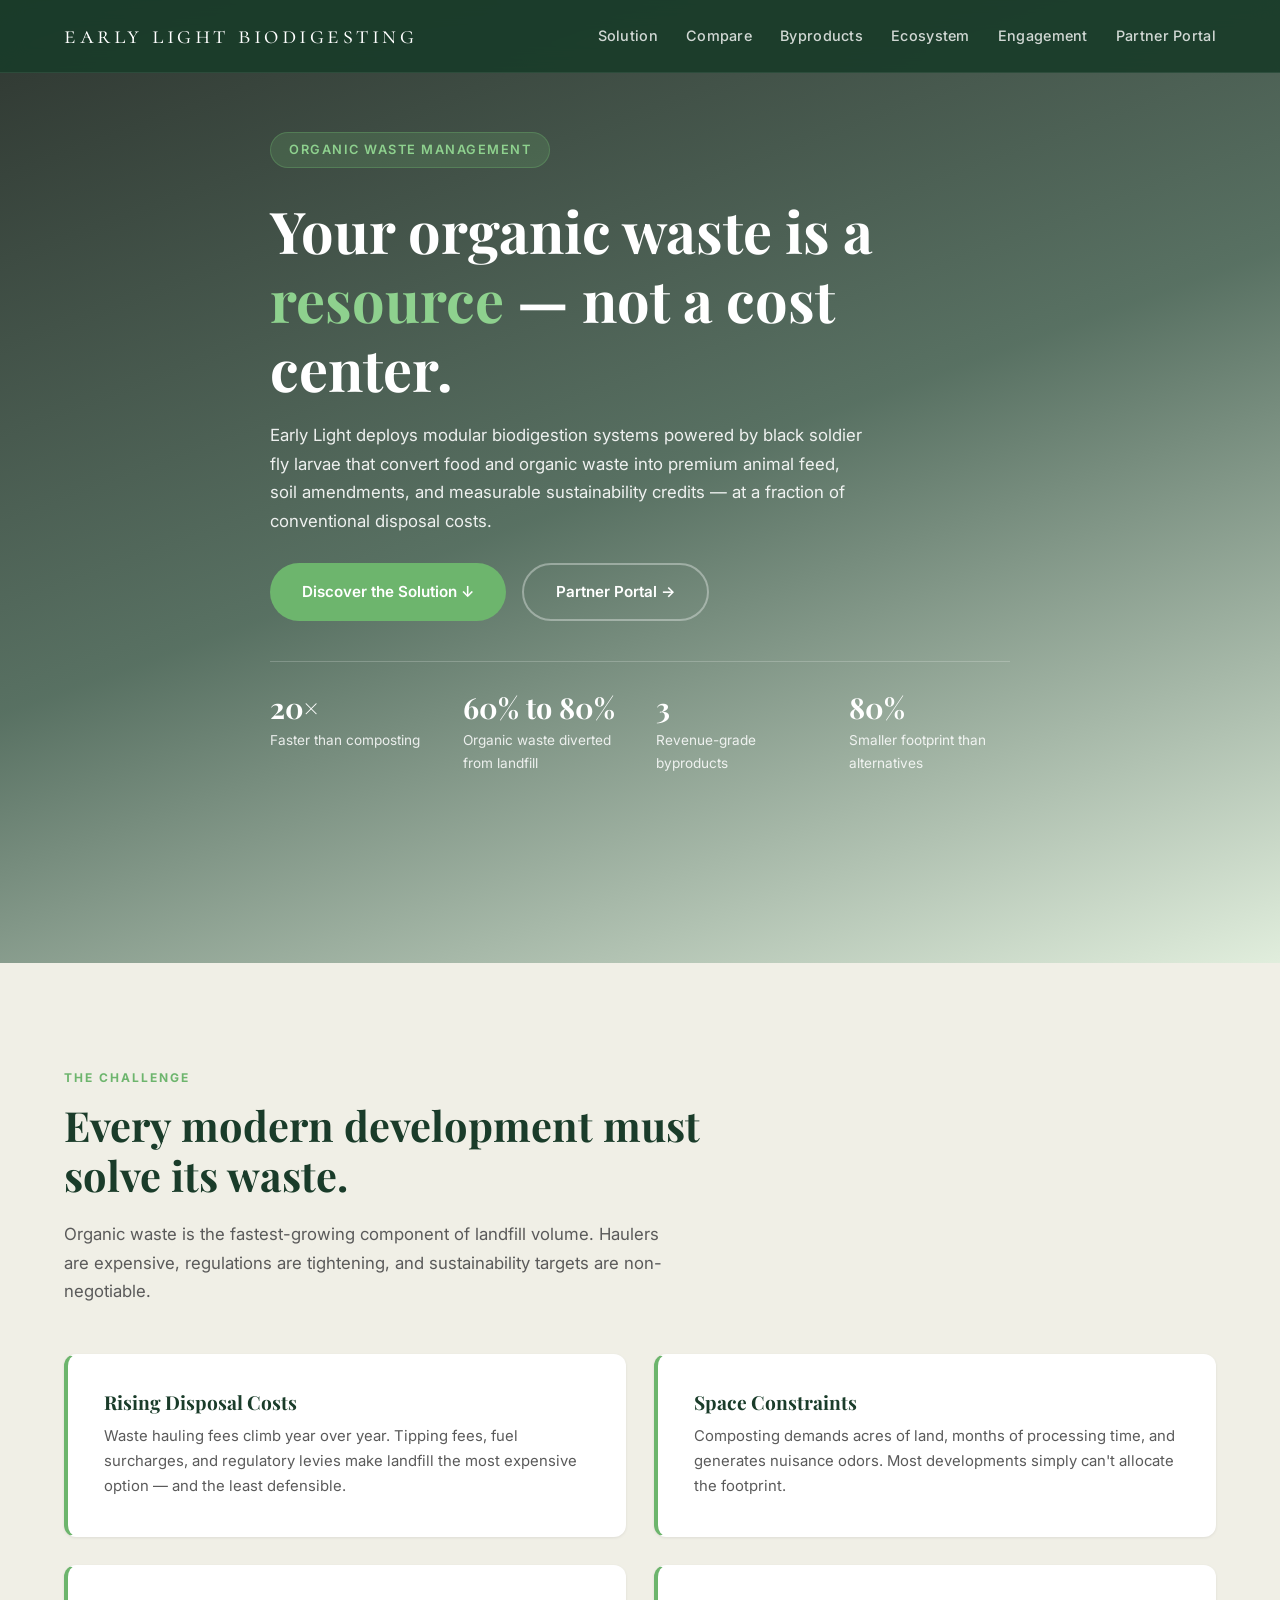
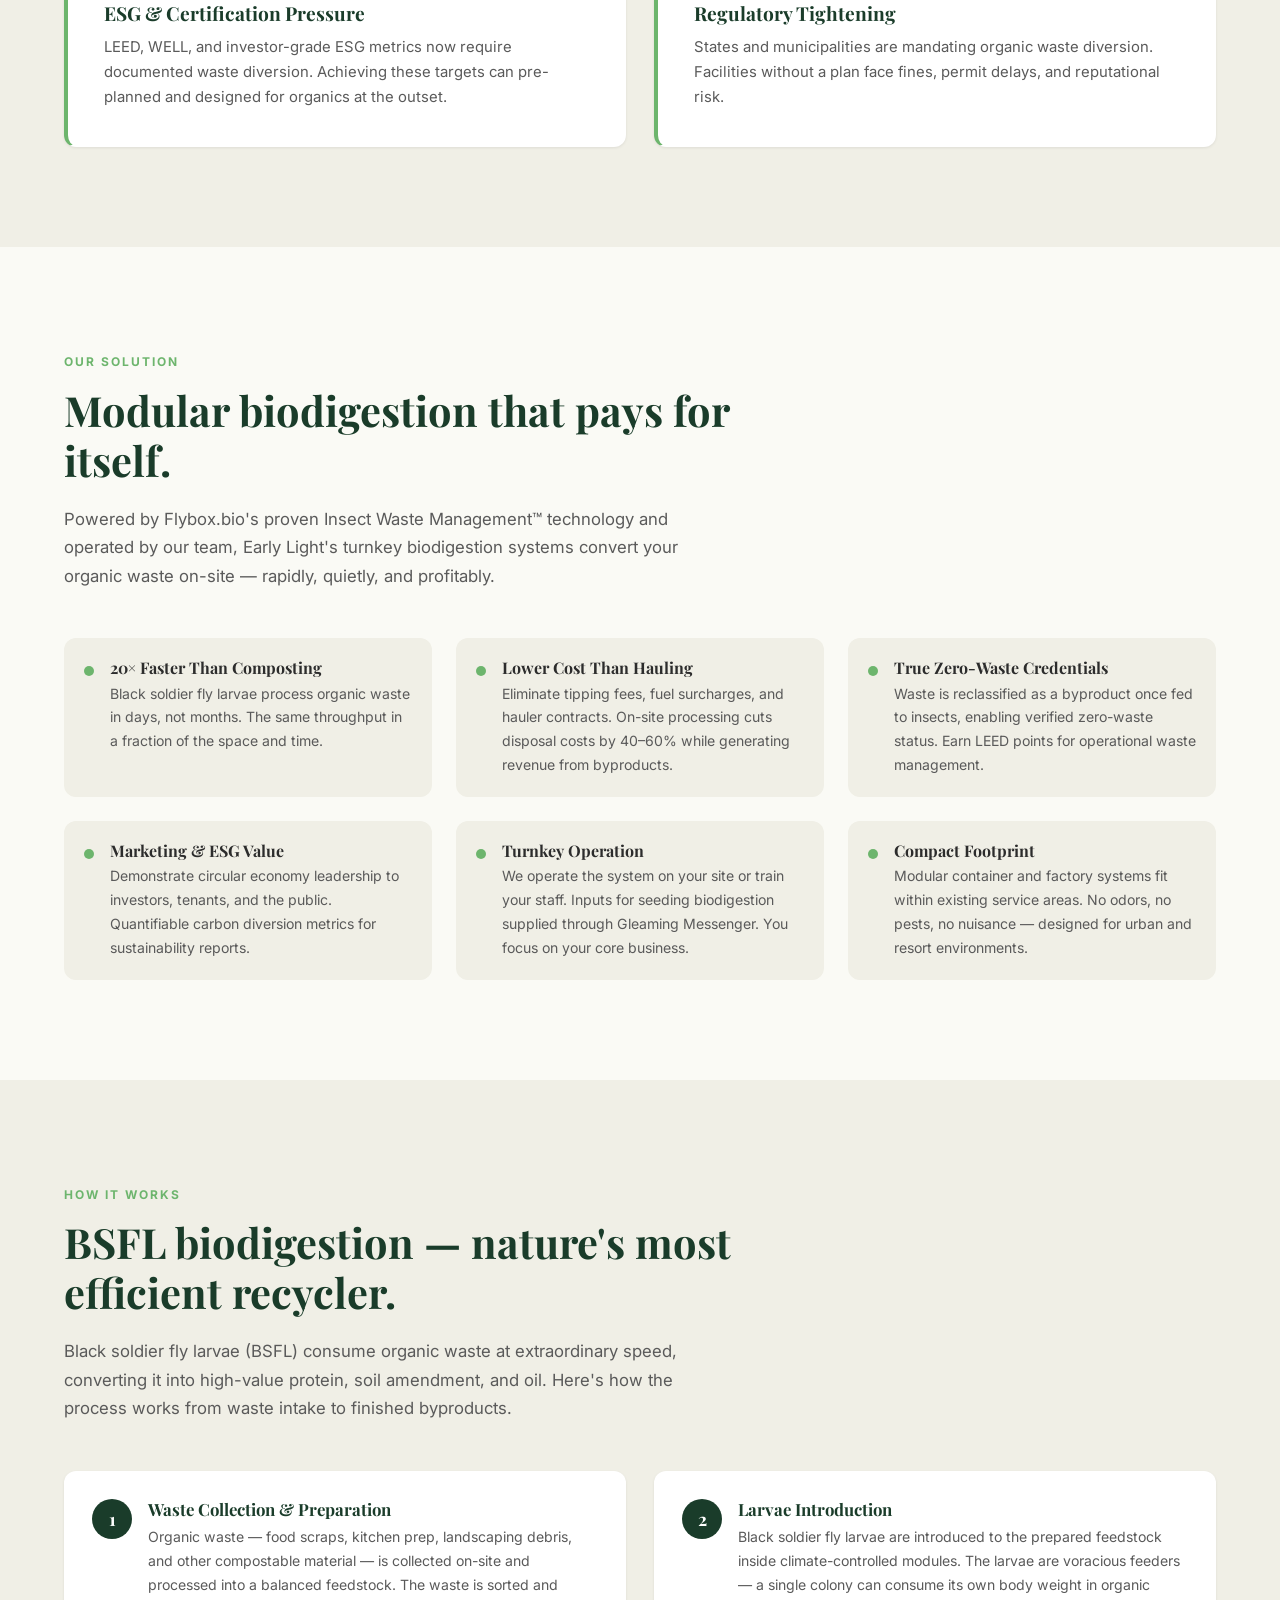
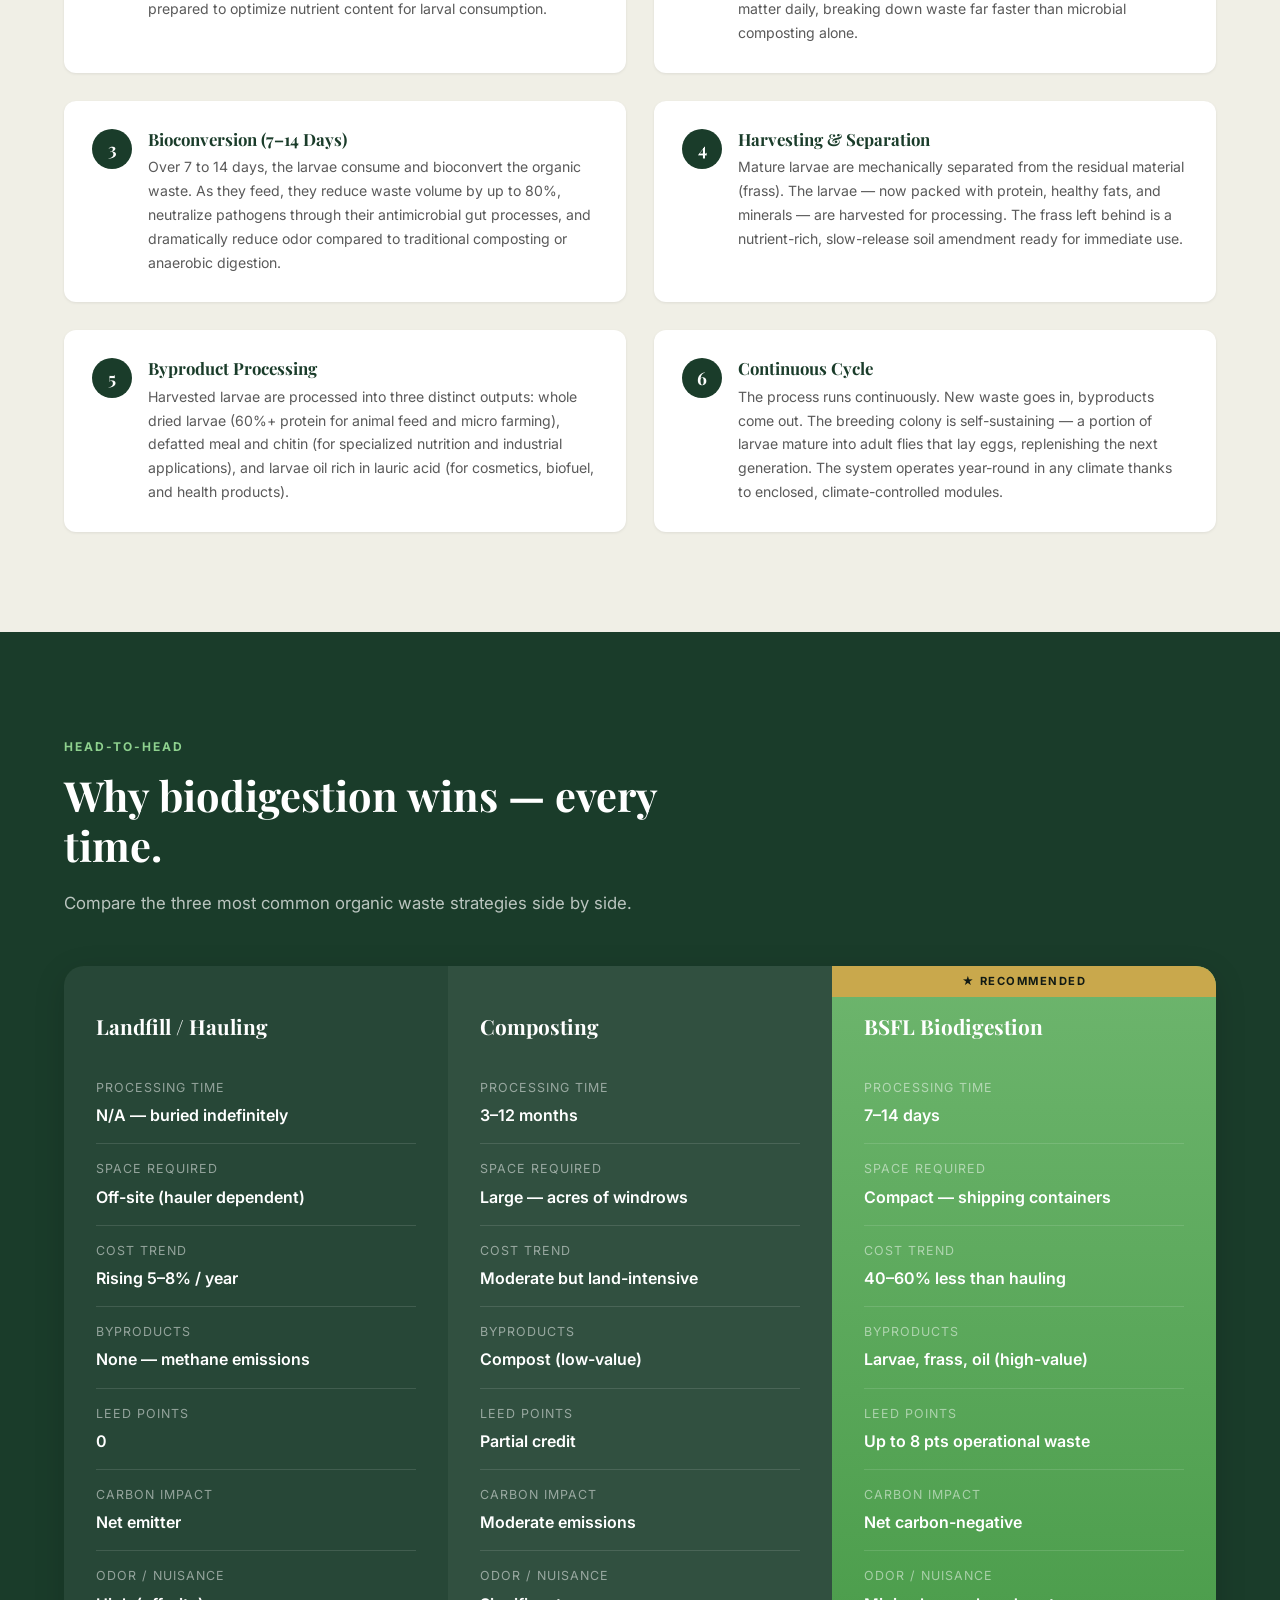
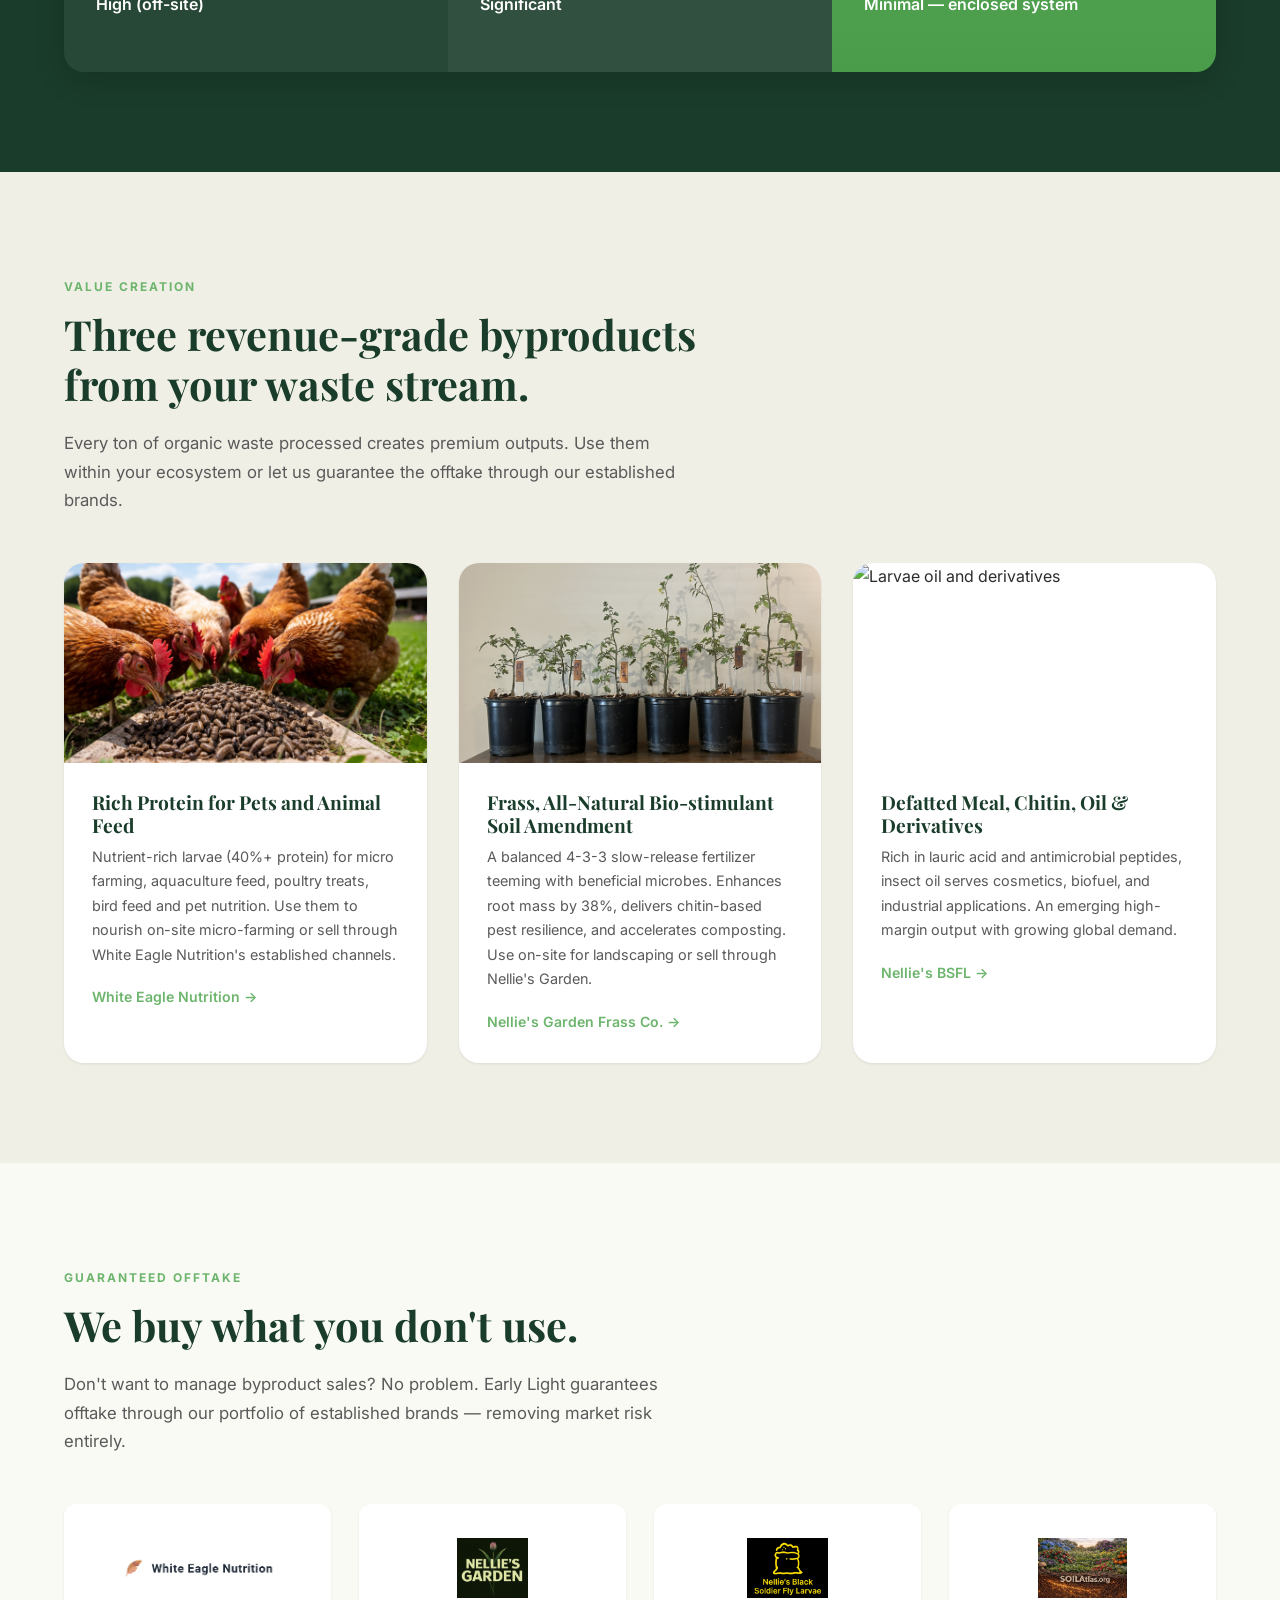
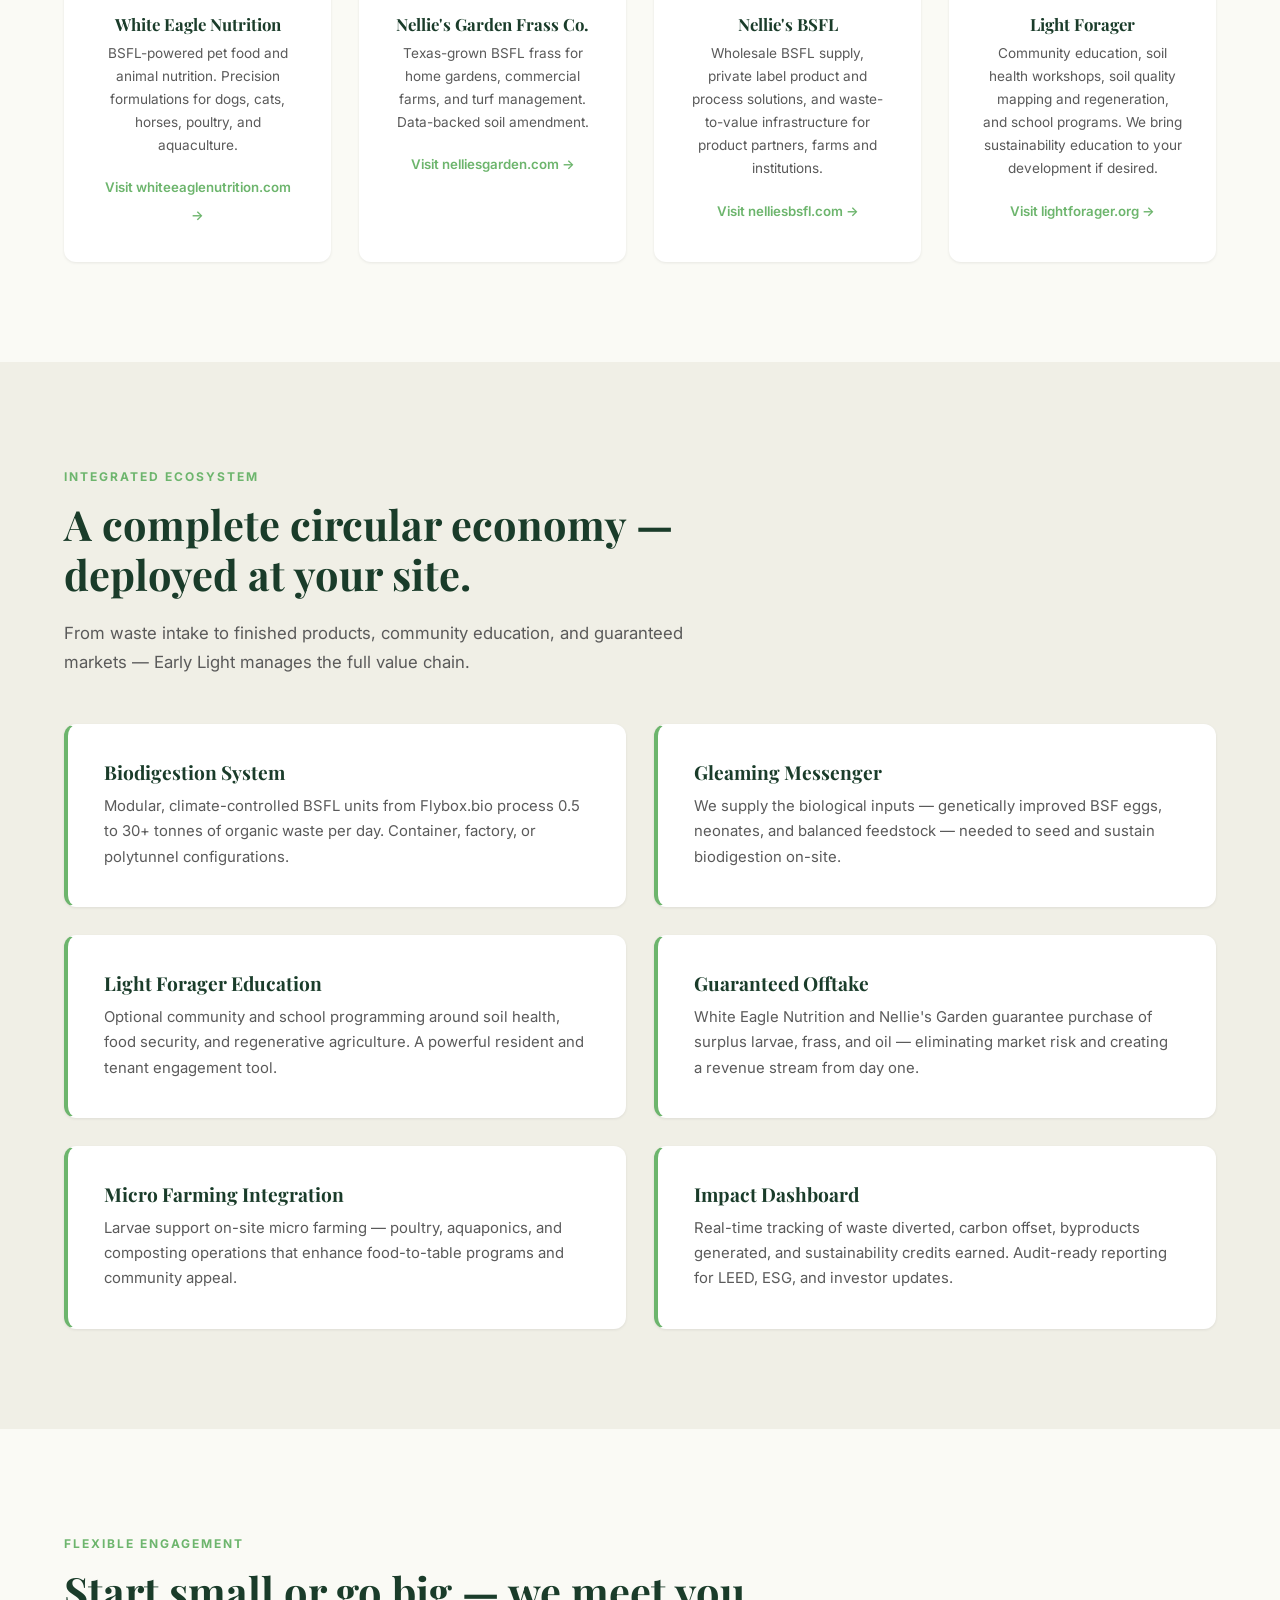
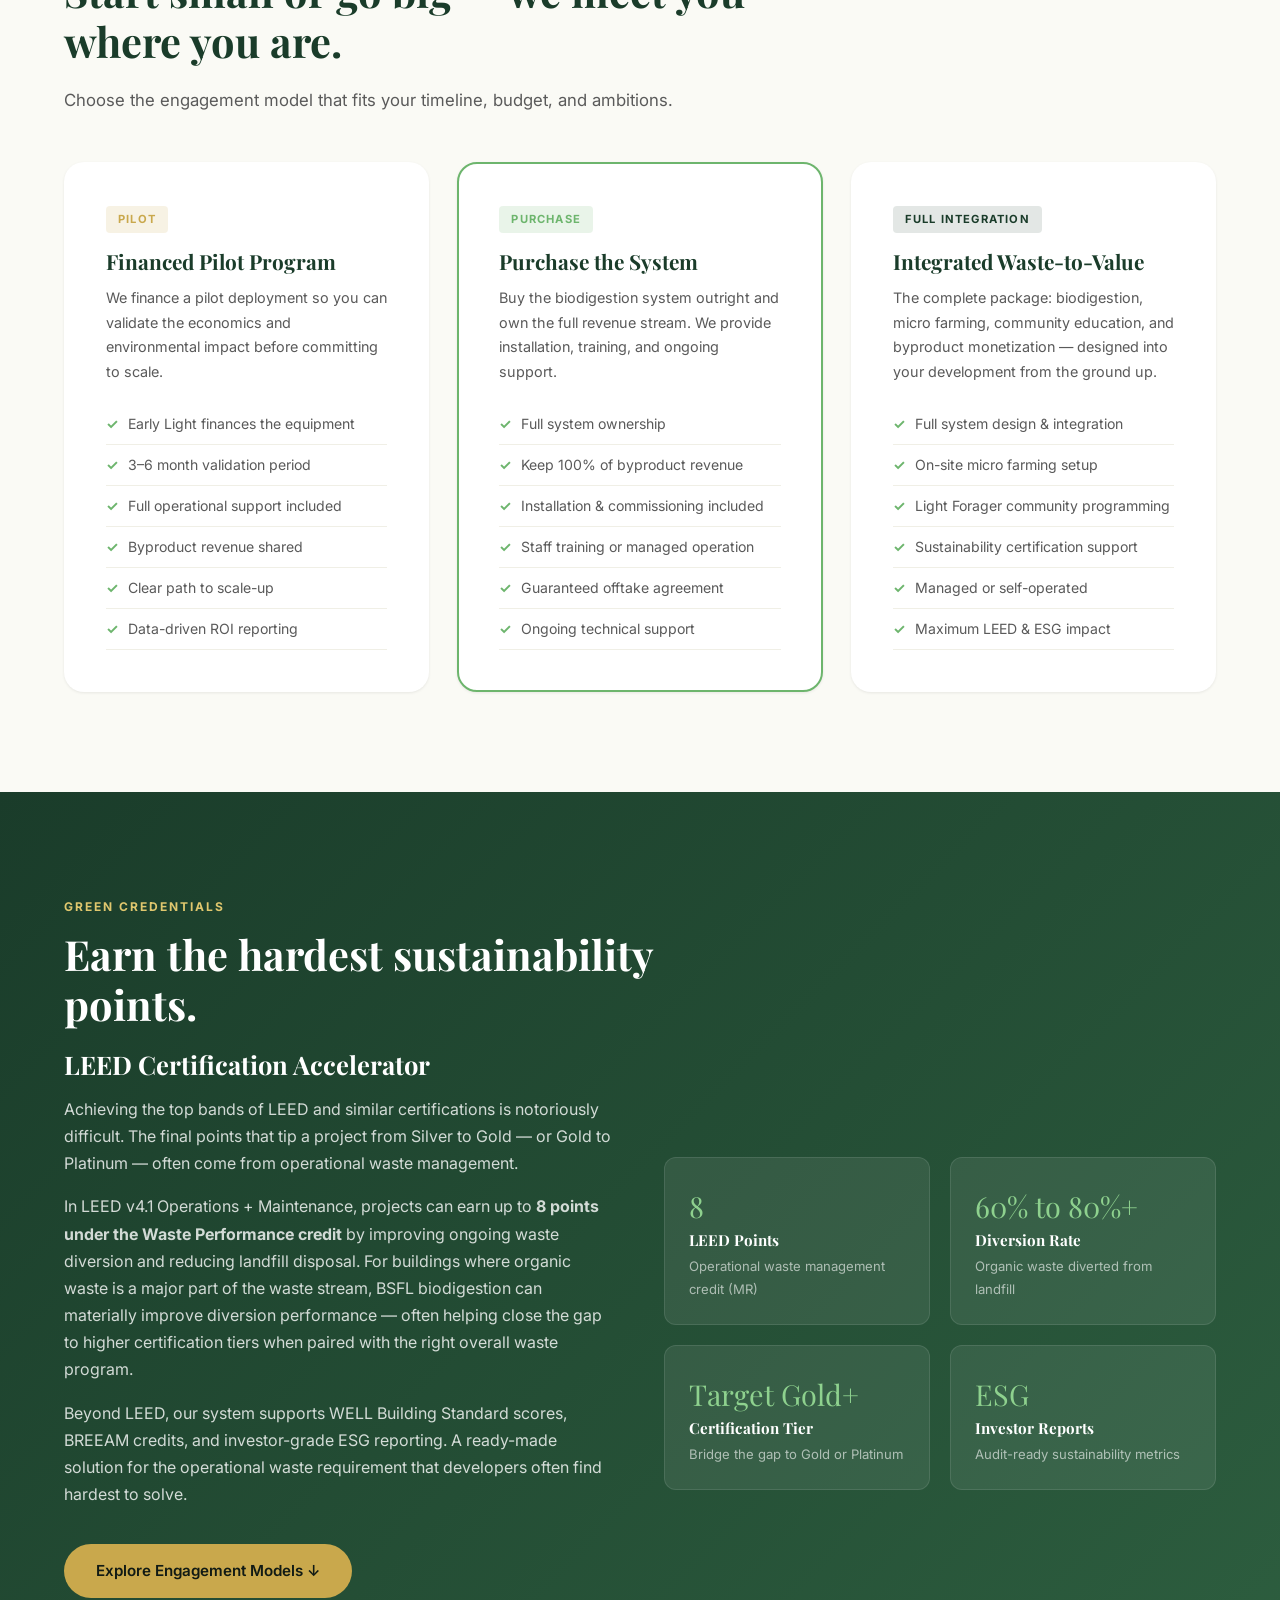
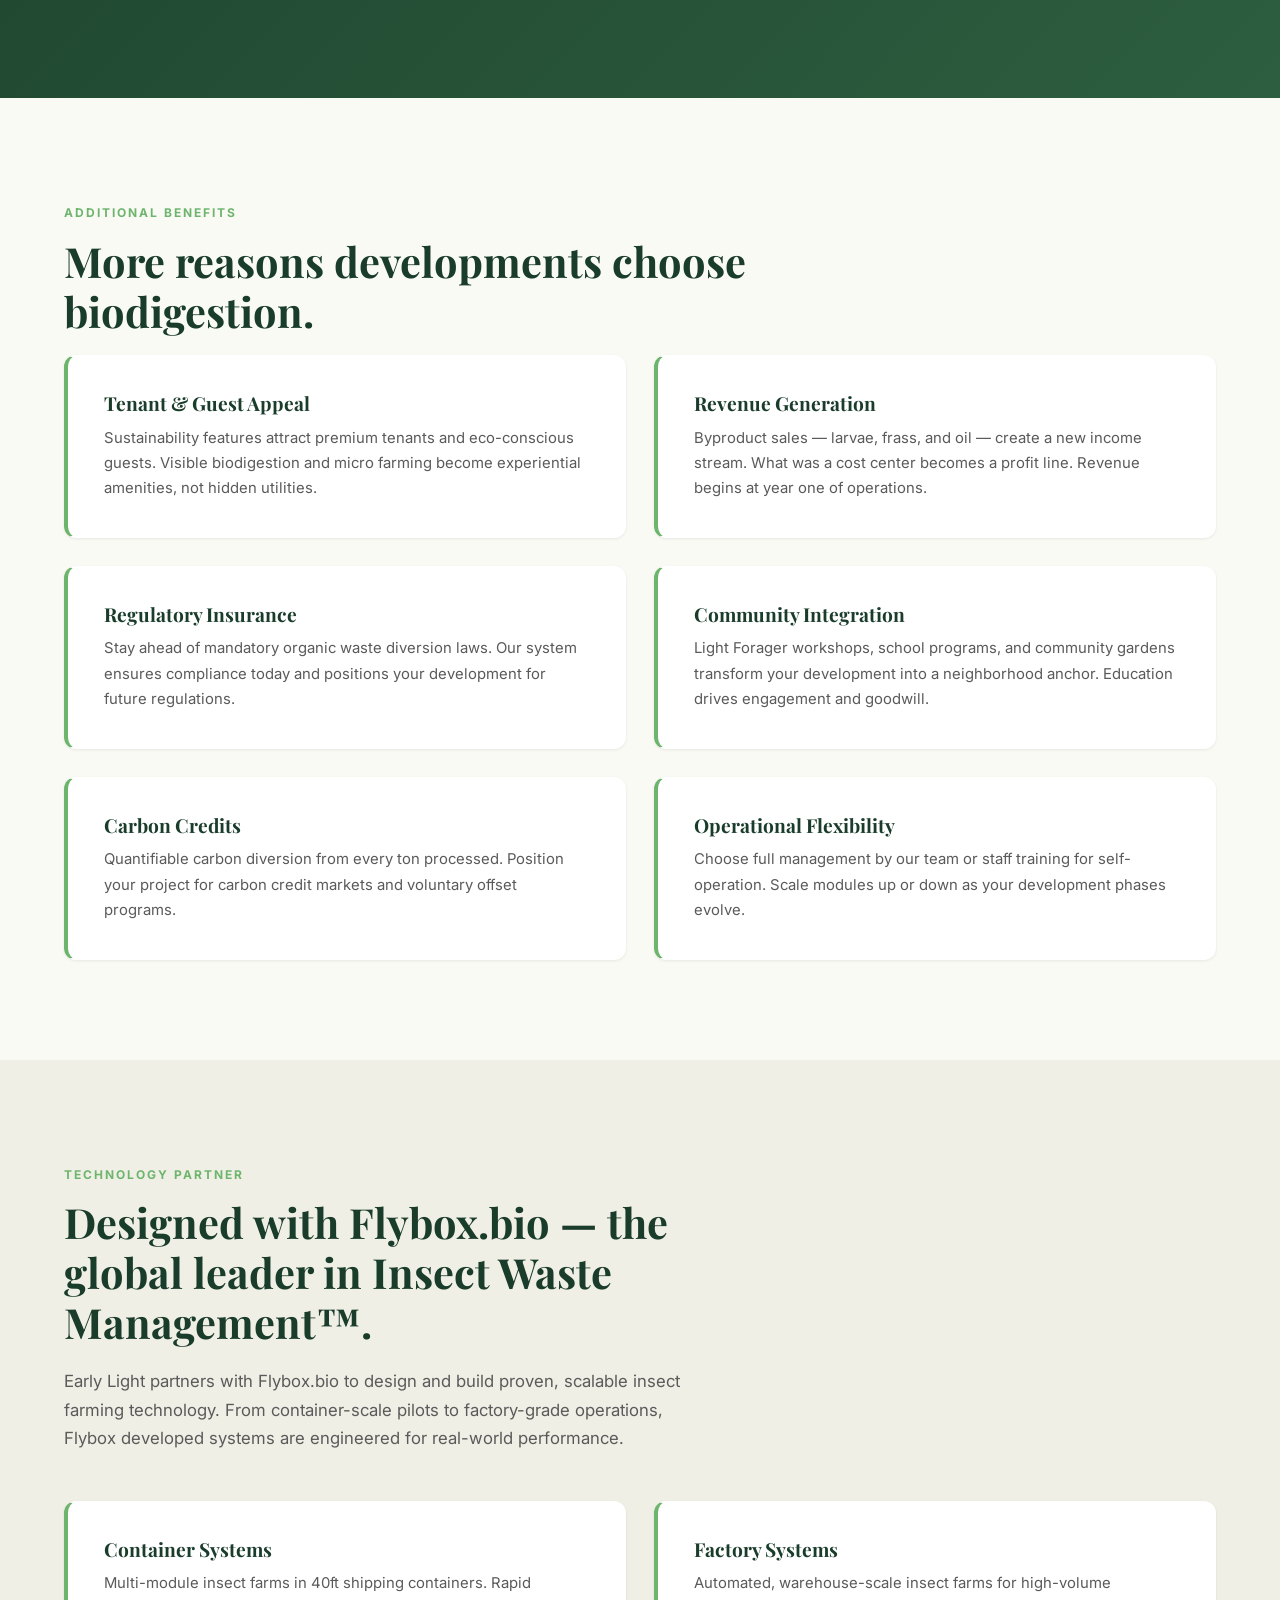
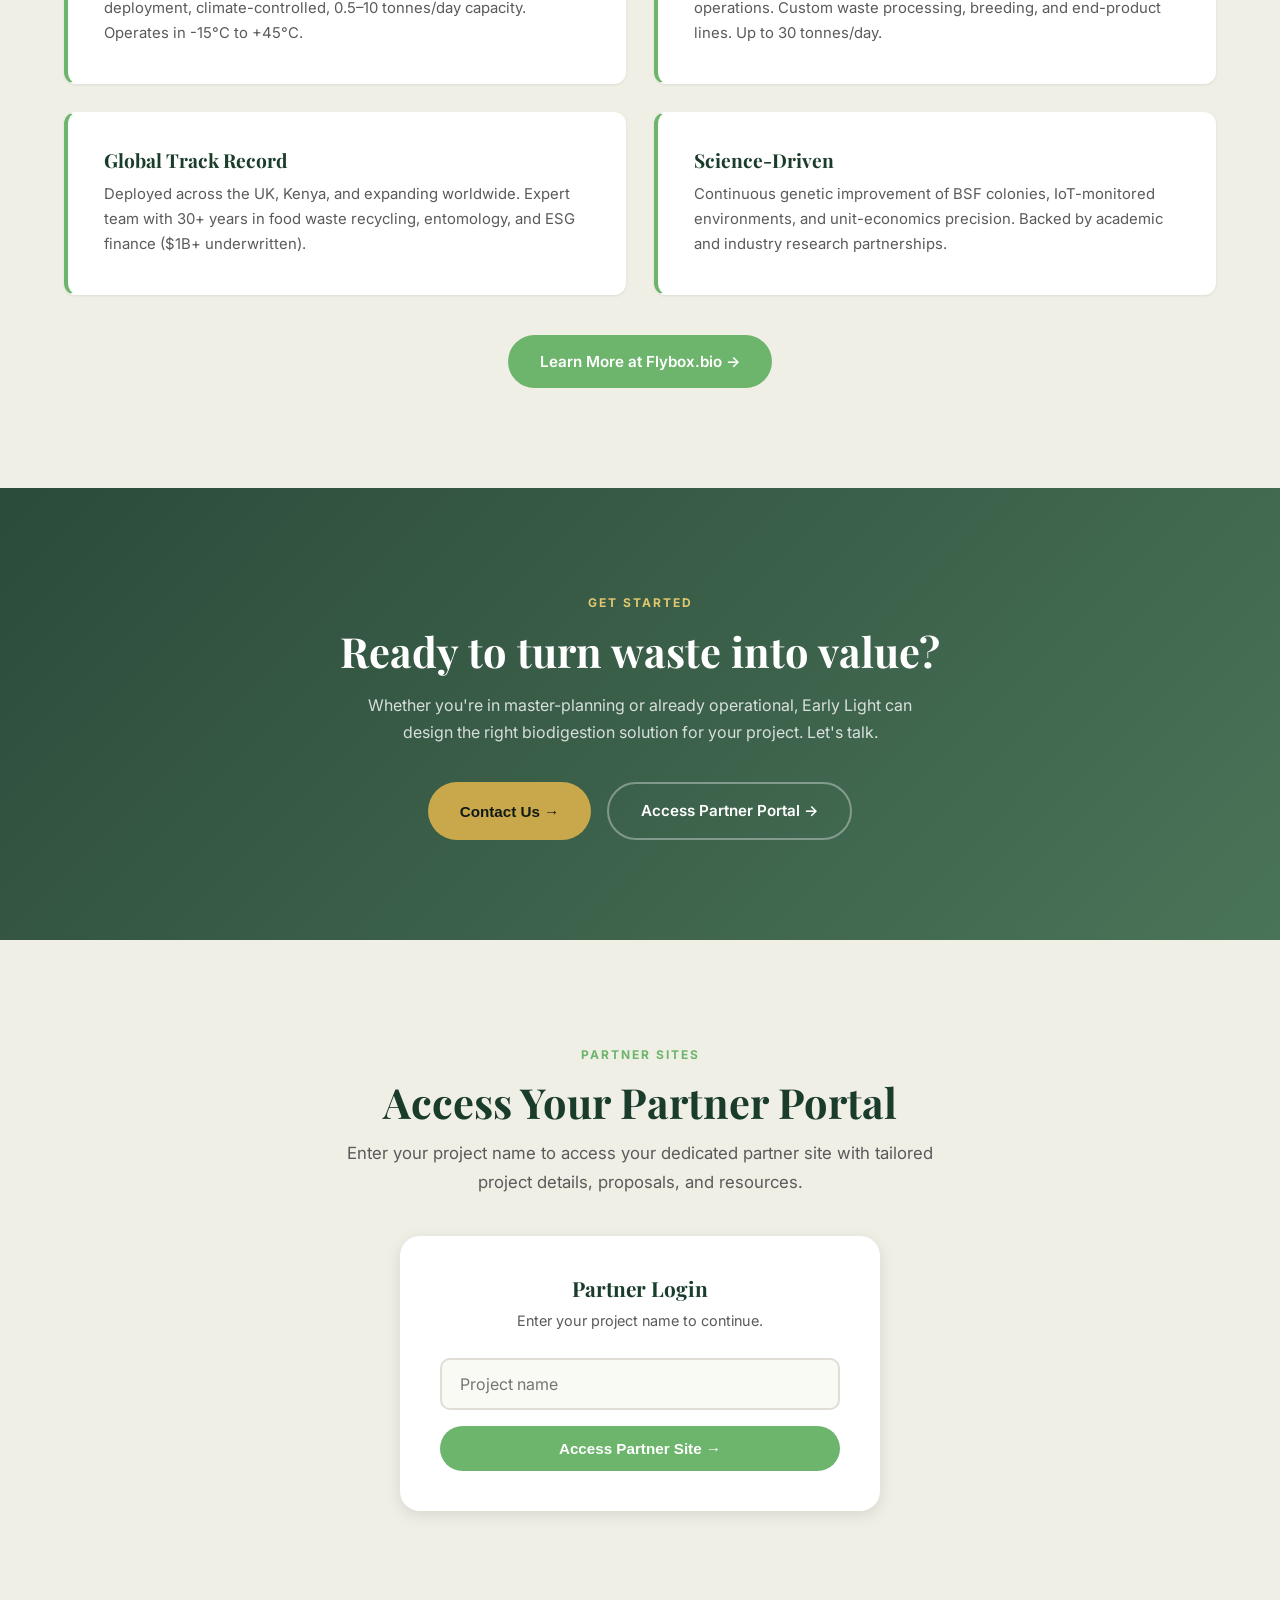
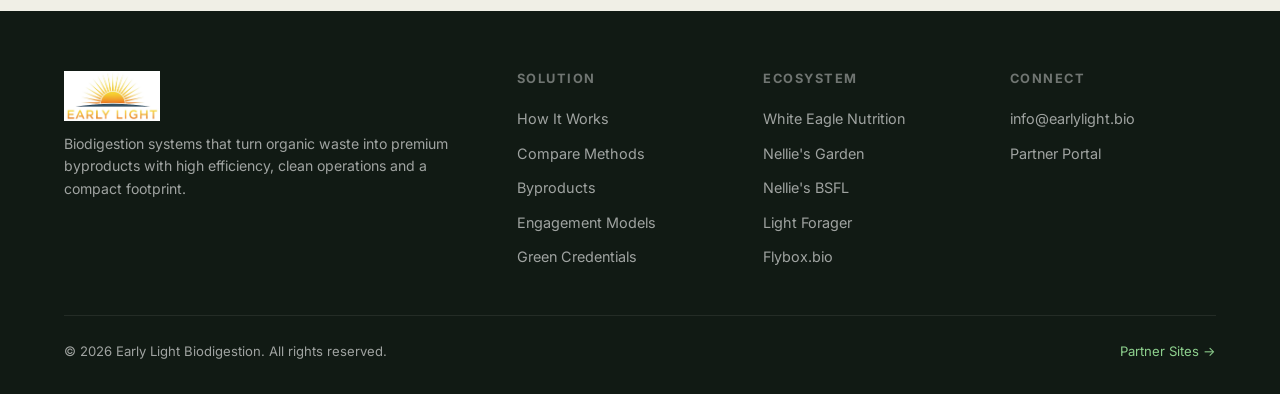
==== index.html @ 9078a822 "Remove capital raising details from partner page; add BSFL process section to home page - Partner pa" ====
<!DOCTYPE html>
<html lang="en">
<head>
  <meta charset="UTF-8">
  <meta name="viewport" content="width=device-width, initial-scale=1.0">
  <title>Early Light Biodigestion — Turn Organic Waste Into Value</title>
  <meta name="description" content="Early Light deploys modular biodigestion systems that convert organic waste into high-value byproducts — cheaper, greener, and faster than landfill or composting.">
  <link rel="preconnect" href="https://fonts.googleapis.com">
  <link href="https://fonts.googleapis.com/css2?family=Cormorant+Garamond:ital,wght@0,400;0,600;1,400&family=Inter:wght@400;500;600;700&family=Playfair+Display:wght@600;700;800&display=swap" rel="stylesheet">
  <link rel="stylesheet" href="css/style.css">
</head>
<body>

<!-- NAV -->
<nav class="site-nav">
  <div class="container">
    <a href="/" class="logo">Early Light Biodigesting</a>
    <ul class="nav-links" id="navLinks">
      <li><a href="#solution">Solution</a></li>
      <li><a href="#comparison">Compare</a></li>
      <li><a href="#byproducts">Byproducts</a></li>
      <li><a href="#ecosystem">Ecosystem</a></li>
      <li><a href="#models">Engagement</a></li>
      <li><a href="#partner-portal">Partner Portal</a></li>
    </ul>
    <button class="hamburger" id="hamburger" aria-label="Toggle navigation">
      <span></span><span></span><span></span>
    </button>
  </div>
</nav>

<!-- HERO -->
<section class="hero">
  <div class="container">
    <div class="hero-content">
      <span class="hero-badge">Organic Waste Management</span>
      <h1>Your organic waste is a <em>resource</em> — not a cost center.</h1>
      <p>Early Light deploys modular biodigestion systems powered by black soldier fly larvae that convert food and organic waste into premium animal feed, soil amendments, and measurable sustainability credits — at a fraction of conventional disposal costs.</p>
      <div class="hero-actions">
        <a href="#solution" class="btn btn-primary">Discover the Solution &darr;</a>
        <a href="#partner-portal" class="btn btn-outline">Partner Portal &rarr;</a>
      </div>
      <div class="hero-stats">
        <div class="hero-stat">
          <h3>20&times;</h3>
          <p>Faster than composting</p>
        </div>
        <div class="hero-stat">
          <h3>60% to 80%</h3>
          <p>Organic waste diverted from landfill</p>
        </div>
        <div class="hero-stat">
          <h3>3</h3>
          <p>Revenue-grade byproducts</p>
        </div>
        <div class="hero-stat">
          <h3>80%</h3>
          <p>Smaller footprint than alternatives</p>
        </div>
      </div>
    </div>
  </div>
</section>

<!-- PROBLEM -->
<section class="problem" id="problem">
  <div class="container">
    <span class="section-label">The Challenge</span>
    <h2 class="section-heading">Every modern development must solve its waste.</h2>
    <p class="section-sub">Organic waste is the fastest-growing component of landfill volume. Haulers are expensive, regulations are tightening, and sustainability targets are non-negotiable.</p>
    <div class="problem-grid">
      <div class="problem-card">
        <h3>Rising Disposal Costs</h3>
        <p>Waste hauling fees climb year over year. Tipping fees, fuel surcharges, and regulatory levies make landfill the most expensive option — and the least defensible.</p>
      </div>
      <div class="problem-card">
        <h3>Space Constraints</h3>
        <p>Composting demands acres of land, months of processing time, and generates nuisance odors. Most developments simply can't allocate the footprint.</p>
      </div>
      <div class="problem-card">
        <h3>ESG &amp; Certification Pressure</h3>
        <p>LEED, WELL, and investor-grade ESG metrics now require documented waste diversion. Achieving these targets can pre-planned and designed for organics at the outset.</p>
      </div>
      <div class="problem-card">
        <h3>Regulatory Tightening</h3>
        <p>States and municipalities are mandating organic waste diversion. Facilities without a plan face fines, permit delays, and reputational risk.</p>
      </div>
    </div>
  </div>
</section>

<!-- SOLUTION -->
<section class="solution" id="solution">
  <div class="container">
    <span class="section-label">Our Solution</span>
    <h2 class="section-heading">Modular biodigestion that pays for itself.</h2>
    <p class="section-sub">Powered by Flybox.bio's proven Insect Waste Management&trade; technology and operated by our team, Early Light's turnkey biodigestion systems convert your organic waste on-site — rapidly, quietly, and profitably.</p>
    <div class="solution-intro" style="grid-template-columns:1fr;">
      <div class="solution-features" style="display:grid; grid-template-columns: repeat(auto-fit, minmax(300px,1fr)); gap:24px;">
        <div class="solution-feature">
          <div class="icon"></div>
          <div>
            <h4>20&times; Faster Than Composting</h4>
            <p>Black soldier fly larvae process organic waste in days, not months. The same throughput in a fraction of the space and time.</p>
          </div>
        </div>
        <div class="solution-feature">
          <div class="icon"></div>
          <div>
            <h4>Lower Cost Than Hauling</h4>
            <p>Eliminate tipping fees, fuel surcharges, and hauler contracts. On-site processing cuts disposal costs by 40–60% while generating revenue from byproducts.</p>
          </div>
        </div>
        <div class="solution-feature">
          <div class="icon"></div>
          <div>
            <h4>True Zero-Waste Credentials</h4>
            <p>Waste is reclassified as a byproduct once fed to insects, enabling verified zero-waste status. Earn LEED points for operational waste management.</p>
          </div>
        </div>
        <div class="solution-feature">
          <div class="icon"></div>
          <div>
            <h4>Marketing &amp; ESG Value</h4>
            <p>Demonstrate circular economy leadership to investors, tenants, and the public. Quantifiable carbon diversion metrics for sustainability reports.</p>
          </div>
        </div>
        <div class="solution-feature">
          <div class="icon"></div>
          <div>
            <h4>Turnkey Operation</h4>
            <p>We operate the system on your site or train your staff. Inputs for seeding biodigestion supplied through Gleaming Messenger. You focus on your core business.</p>
          </div>
        </div>
        <div class="solution-feature">
          <div class="icon"></div>
          <div>
            <h4>Compact Footprint</h4>
            <p>Modular container and factory systems fit within existing service areas. No odors, no pests, no nuisance — designed for urban and resort environments.</p>
          </div>
        </div>
      </div>
    </div>
  </div>
</section>

<!-- HOW IT WORKS -->
<section style="background: var(--color-bg-alt);" id="process">
  <div class="container">
    <span class="section-label">How It Works</span>
    <h2 class="section-heading">BSFL biodigestion — nature's most efficient recycler.</h2>
    <p class="section-sub">Black soldier fly larvae (BSFL) consume organic waste at extraordinary speed, converting it into high-value protein, soil amendment, and oil. Here's how the process works from waste intake to finished byproducts.</p>
    <div class="process-steps">
      <div class="process-step">
        <div class="step-number">1</div>
        <div>
          <h4>Waste Collection &amp; Preparation</h4>
          <p>Organic waste — food scraps, kitchen prep, landscaping debris, and other compostable material — is collected on-site and processed into a balanced feedstock. The waste is sorted and prepared to optimize nutrient content for larval consumption.</p>
        </div>
      </div>
      <div class="process-step">
        <div class="step-number">2</div>
        <div>
          <h4>Larvae Introduction</h4>
          <p>Black soldier fly larvae are introduced to the prepared feedstock inside climate-controlled modules. The larvae are voracious feeders — a single colony can consume its own body weight in organic matter daily, breaking down waste far faster than microbial composting alone.</p>
        </div>
      </div>
      <div class="process-step">
        <div class="step-number">3</div>
        <div>
          <h4>Bioconversion (7–14 Days)</h4>
          <p>Over 7 to 14 days, the larvae consume and bioconvert the organic waste. As they feed, they reduce waste volume by up to 80%, neutralize pathogens through their antimicrobial gut processes, and dramatically reduce odor compared to traditional composting or anaerobic digestion.</p>
        </div>
      </div>
      <div class="process-step">
        <div class="step-number">4</div>
        <div>
          <h4>Harvesting &amp; Separation</h4>
          <p>Mature larvae are mechanically separated from the residual material (frass). The larvae — now packed with protein, healthy fats, and minerals — are harvested for processing. The frass left behind is a nutrient-rich, slow-release soil amendment ready for immediate use.</p>
        </div>
      </div>
      <div class="process-step">
        <div class="step-number">5</div>
        <div>
          <h4>Byproduct Processing</h4>
          <p>Harvested larvae are processed into three distinct outputs: whole dried larvae (60%+ protein for animal feed and micro farming), defatted meal and chitin (for specialized nutrition and industrial applications), and larvae oil rich in lauric acid (for cosmetics, biofuel, and health products).</p>
        </div>
      </div>
      <div class="process-step">
        <div class="step-number">6</div>
        <div>
          <h4>Continuous Cycle</h4>
          <p>The process runs continuously. New waste goes in, byproducts come out. The breeding colony is self-sustaining — a portion of larvae mature into adult flies that lay eggs, replenishing the next generation. The system operates year-round in any climate thanks to enclosed, climate-controlled modules.</p>
        </div>
      </div>
    </div>
  </div>
</section>

<!-- COMPARISON -->
<section class="comparison" id="comparison">
  <div class="container">
    <span class="section-label">Head-to-Head</span>
    <h2 class="section-heading">Why biodigestion wins — every time.</h2>
    <p class="section-sub">Compare the three most common organic waste strategies side by side.</p>
    <div class="comparison-table">
      <div class="comp-col landfill">
        <h3>Landfill / Hauling</h3>
        <div class="comp-item"><div class="label">Processing Time</div><div class="value">N/A — buried indefinitely</div></div>
        <div class="comp-item"><div class="label">Space Required</div><div class="value">Off-site (hauler dependent)</div></div>
        <div class="comp-item"><div class="label">Cost Trend</div><div class="value">Rising 5–8% / year</div></div>
        <div class="comp-item"><div class="label">Byproducts</div><div class="value">None — methane emissions</div></div>
        <div class="comp-item"><div class="label">LEED Points</div><div class="value">0</div></div>
        <div class="comp-item"><div class="label">Carbon Impact</div><div class="value">Net emitter</div></div>
        <div class="comp-item"><div class="label">Odor / Nuisance</div><div class="value">High (off-site)</div></div>
      </div>
      <div class="comp-col compost">
        <h3>Composting</h3>
        <div class="comp-item"><div class="label">Processing Time</div><div class="value">3–12 months</div></div>
        <div class="comp-item"><div class="label">Space Required</div><div class="value">Large — acres of windrows</div></div>
        <div class="comp-item"><div class="label">Cost Trend</div><div class="value">Moderate but land-intensive</div></div>
        <div class="comp-item"><div class="label">Byproducts</div><div class="value">Compost (low-value)</div></div>
        <div class="comp-item"><div class="label">LEED Points</div><div class="value">Partial credit</div></div>
        <div class="comp-item"><div class="label">Carbon Impact</div><div class="value">Moderate emissions</div></div>
        <div class="comp-item"><div class="label">Odor / Nuisance</div><div class="value">Significant</div></div>
      </div>
      <div class="comp-col biodigestion">
        <h3>BSFL Biodigestion</h3>
        <div class="comp-item"><div class="label">Processing Time</div><div class="value">7–14 days</div></div>
        <div class="comp-item"><div class="label">Space Required</div><div class="value">Compact — shipping containers</div></div>
        <div class="comp-item"><div class="label">Cost Trend</div><div class="value">40–60% less than hauling</div></div>
        <div class="comp-item"><div class="label">Byproducts</div><div class="value">Larvae, frass, oil (high-value)</div></div>
        <div class="comp-item"><div class="label">LEED Points</div><div class="value">Up to 8 pts operational waste</div></div>
        <div class="comp-item"><div class="label">Carbon Impact</div><div class="value">Net carbon-negative</div></div>
        <div class="comp-item"><div class="label">Odor / Nuisance</div><div class="value">Minimal — enclosed system</div></div>
      </div>
    </div>
  </div>
</section>

<!-- BYPRODUCTS -->
<section class="byproducts" id="byproducts">
  <div class="container">
    <span class="section-label">Value Creation</span>
    <h2 class="section-heading">Three revenue-grade byproducts from your waste stream.</h2>
    <p class="section-sub">Every ton of organic waste processed creates premium outputs. Use them within your ecosystem or let us guarantee the offtake through our established brands.</p>
    <div class="byproducts-grid">
      <div class="byproduct-card">
        <div class="card-img">
          <img src="chickentreates.png" alt="BSFL pet nutrition">
        </div>
        <div class="card-body">
          <h3>Rich Protein for Pets and Animal Feed</h3>
          <p>Nutrient-rich larvae (40%+ protein) for micro farming, aquaculture feed, poultry treats, bird feed and pet nutrition. Use them to nourish on-site micro-farming or sell through White Eagle Nutrition's established channels.</p>
          <a href="https://whiteeaglenutrition.com" target="_blank" class="card-link">White Eagle Nutrition &rarr;</a>
        </div>
      </div>
      <div class="byproduct-card">
        <div class="card-img">
          <img src="Frasspic.jpg" alt="Frass soil amendment">
        </div>
        <div class="card-body">
          <h3>Frass, All-Natural Bio-stimulant Soil Amendment</h3>
          <p>A balanced 4-3-3 slow-release fertilizer teeming with beneficial microbes. Enhances root mass by 38%, delivers chitin-based pest resilience, and accelerates composting. Use on-site for landscaping or sell through Nellie's Garden.</p>
          <a href="https://nelliesgarden.com" target="_blank" class="card-link">Nellie's Garden Frass Co. &rarr;</a>
        </div>
      </div>
      <div class="byproduct-card">
        <div class="card-img">
          <img src="https://images.unsplash.com/photo-1416879595882-3373a0480b5b?w=600&q=80" alt="Larvae oil and derivatives">
        </div>
        <div class="card-body">
          <h3>Defatted Meal, Chitin, Oil &amp; Derivatives</h3>
          <p>Rich in lauric acid and antimicrobial peptides, insect oil serves cosmetics, biofuel, and industrial applications. An emerging high-margin output with growing global demand.</p>
          <a href="https://nelliesbsfl.com" target="_blank" class="card-link">Nellie's BSFL &rarr;</a>
        </div>
      </div>
    </div>
  </div>
</section>

<!-- OFFTAKE GUARANTEE -->
<section id="offtake">
  <div class="container">
    <span class="section-label">Guaranteed Offtake</span>
    <h2 class="section-heading">We buy what you don't use.</h2>
    <p class="section-sub">Don't want to manage byproduct sales? No problem. Early Light guarantees offtake through our portfolio of established brands — removing market risk entirely.</p>
    <div class="brand-grid">
      <div class="brand-card">
        <div class="brand-logo">
          <img src="whiteeaglelogo.png" alt="White Eagle Nutrition Logo">
        </div>
        <h3>White Eagle Nutrition</h3>
        <p>BSFL-powered pet food and animal nutrition. Precision formulations for dogs, cats, horses, poultry, and aquaculture.</p>
        <a href="https://whiteeaglenutrition.com" target="_blank" class="visit-link">Visit whiteeaglenutrition.com &rarr;</a>
      </div>
      <div class="brand-card">
        <div class="brand-logo">
          <img src="GARDENLOGO.png" alt="Nellie's Garden Logo">
        </div>
        <h3>Nellie's Garden Frass Co.</h3>
        <p>Texas-grown BSFL frass for home gardens, commercial farms, and turf management. Data-backed soil amendment.</p>
        <a href="https://nelliesgarden.com" target="_blank" class="visit-link">Visit nelliesgarden.com &rarr;</a>
      </div>
      <div class="brand-card">
        <div class="brand-logo">
          <img src="nbsfllogo.PNG" alt="Nellie's BSFL Logo">
        </div>
        <h3>Nellie's BSFL</h3>
        <p>Wholesale BSFL supply, private label product and process solutions, and waste-to-value infrastructure for product partners, farms and institutions.</p>
        <a href="https://nelliesbsfl.com" target="_blank" class="visit-link">Visit nelliesbsfl.com &rarr;</a>
      </div>
      <div class="brand-card">
        <div class="brand-logo">
          <img src="soilatlastbanner.jpg" alt="Light Forager Logo">
        </div>
        <h3>Light Forager</h3>
        <p>Community education, soil health workshops, soil quality mapping and regeneration, and school programs. We bring sustainability education to your development if desired.</p>
        <a href="https://lightforager.org" target="_blank" class="visit-link">Visit lightforager.org &rarr;</a>
      </div>
    </div>
  </div>
</section>

<!-- ECOSYSTEM -->
<section id="ecosystem" style="background: var(--color-bg-alt);">
  <div class="container">
    <span class="section-label">Integrated Ecosystem</span>
    <h2 class="section-heading">A complete circular economy — deployed at your site.</h2>
    <p class="section-sub">From waste intake to finished products, community education, and guaranteed markets — Early Light manages the full value chain.</p>
    <div class="problem-grid">
      <div class="problem-card">
        <h3>Biodigestion System</h3>
        <p>Modular, climate-controlled BSFL units from Flybox.bio process 0.5 to 30+ tonnes of organic waste per day. Container, factory, or polytunnel configurations.</p>
      </div>
      <div class="problem-card">
        <h3>Gleaming Messenger</h3>
        <p>We supply the biological inputs — genetically improved BSF eggs, neonates, and balanced feedstock — needed to seed and sustain biodigestion on-site.</p>
      </div>
      <div class="problem-card">
        <h3>Light Forager Education</h3>
        <p>Optional community and school programming around soil health, food security, and regenerative agriculture. A powerful resident and tenant engagement tool.</p>
      </div>
      <div class="problem-card">
        <h3>Guaranteed Offtake</h3>
        <p>White Eagle Nutrition and Nellie's Garden guarantee purchase of surplus larvae, frass, and oil — eliminating market risk and creating a revenue stream from day one.</p>
      </div>
      <div class="problem-card">
        <h3>Micro Farming Integration</h3>
        <p>Larvae support on-site micro farming — poultry, aquaponics, and composting operations that enhance food-to-table programs and community appeal.</p>
      </div>
      <div class="problem-card">
        <h3>Impact Dashboard</h3>
        <p>Real-time tracking of waste diverted, carbon offset, byproducts generated, and sustainability credits earned. Audit-ready reporting for LEED, ESG, and investor updates.</p>
      </div>
    </div>
  </div>
</section>

<!-- ENGAGEMENT MODELS -->
<section id="models">
  <div class="container">
    <span class="section-label">Flexible Engagement</span>
    <h2 class="section-heading">Start small or go big — we meet you where you are.</h2>
    <p class="section-sub">Choose the engagement model that fits your timeline, budget, and ambitions.</p>
    <div class="models-grid">
      <div class="model-card">
        <span class="model-tag pilot">Pilot</span>
        <h3>Financed Pilot Program</h3>
        <p>We finance a pilot deployment so you can validate the economics and environmental impact before committing to scale.</p>
        <ul>
          <li>Early Light finances the equipment</li>
          <li>3–6 month validation period</li>
          <li>Full operational support included</li>
          <li>Byproduct revenue shared</li>
          <li>Clear path to scale-up</li>
          <li>Data-driven ROI reporting</li>
        </ul>
      </div>
      <div class="model-card featured">
        <span class="model-tag purchase">Purchase</span>
        <h3>Purchase the System</h3>
        <p>Buy the biodigestion system outright and own the full revenue stream. We provide installation, training, and ongoing support.</p>
        <ul>
          <li>Full system ownership</li>
          <li>Keep 100% of byproduct revenue</li>
          <li>Installation &amp; commissioning included</li>
          <li>Staff training or managed operation</li>
          <li>Guaranteed offtake agreement</li>
          <li>Ongoing technical support</li>
        </ul>
      </div>
      <div class="model-card">
        <span class="model-tag integrated">Full Integration</span>
        <h3>Integrated Waste-to-Value</h3>
        <p>The complete package: biodigestion, micro farming, community education, and byproduct monetization — designed into your development from the ground up.</p>
        <ul>
          <li>Full system design &amp; integration</li>
          <li>On-site micro farming setup</li>
          <li>Light Forager community programming</li>
          <li>Sustainability certification support</li>
          <li>Managed or self-operated</li>
          <li>Maximum LEED &amp; ESG impact</li>
        </ul>
      </div>
    </div>
  </div>
</section>

<!-- LEED SECTION -->
<section class="leed" id="leed">
  <div class="container">
    <span class="section-label">Green Credentials</span>
    <h2 class="section-heading">Earn the hardest sustainability points.</h2>
    <div class="leed-content">
      <div class="leed-text">
        <h3>LEED Certification Accelerator</h3>
        <p>Achieving the top bands of LEED and similar certifications is notoriously difficult. The final points that tip a project from Silver to Gold — or Gold to Platinum — often come from operational waste management.</p>
        <p>In LEED v4.1 Operations + Maintenance, projects can earn up to <strong>8 points under the Waste Performance credit</strong> by improving ongoing waste diversion and reducing landfill disposal. For buildings where organic waste is a major part of the waste stream, BSFL biodigestion can materially improve diversion performance — often helping close the gap to higher certification tiers when paired with the right overall waste program.</p>
        <p>Beyond LEED, our system supports WELL Building Standard scores, BREEAM credits, and investor-grade ESG reporting. A ready-made solution for the operational waste requirement that developers often find hardest to solve.</p>
        <a href="#models" class="btn btn-gold" style="margin-top: 20px;">Explore Engagement Models &darr;</a>
      </div>
      <div class="leed-points">
        <div class="leed-point">
          <div class="pts">8</div>
          <h4>LEED Points</h4>
          <p>Operational waste management credit (MR)</p>
        </div>
        <div class="leed-point">
          <div class="pts">60% to 80%+</div>
          <h4>Diversion Rate</h4>
          <p>Organic waste diverted from landfill</p>
        </div>
        <div class="leed-point">
          <div class="pts">Target Gold+</div>
          <h4>Certification Tier</h4>
          <p>Bridge the gap to Gold or Platinum</p>
        </div>
        <div class="leed-point">
          <div class="pts">ESG</div>
          <h4>Investor Reports</h4>
          <p>Audit-ready sustainability metrics</p>
        </div>
      </div>
    </div>
  </div>
</section>

<!-- ADDITIONAL BENEFITS -->
<section id="benefits">
  <div class="container">
    <span class="section-label">Additional Benefits</span>
    <h2 class="section-heading">More reasons developments choose biodigestion.</h2>
    <div class="problem-grid">
      <div class="problem-card">
        <h3>Tenant &amp; Guest Appeal</h3>
        <p>Sustainability features attract premium tenants and eco-conscious guests. Visible biodigestion and micro farming become experiential amenities, not hidden utilities.</p>
      </div>
      <div class="problem-card">
        <h3>Revenue Generation</h3>
        <p>Byproduct sales — larvae, frass, and oil — create a new income stream. What was a cost center becomes a profit line. Revenue begins at year one of operations.</p>
      </div>
      <div class="problem-card">
        <h3>Regulatory Insurance</h3>
        <p>Stay ahead of mandatory organic waste diversion laws. Our system ensures compliance today and positions your development for future regulations.</p>
      </div>
      <div class="problem-card">
        <h3>Community Integration</h3>
        <p>Light Forager workshops, school programs, and community gardens transform your development into a neighborhood anchor. Education drives engagement and goodwill.</p>
      </div>
      <div class="problem-card">
        <h3>Carbon Credits</h3>
        <p>Quantifiable carbon diversion from every ton processed. Position your project for carbon credit markets and voluntary offset programs.</p>
      </div>
      <div class="problem-card">
        <h3>Operational Flexibility</h3>
        <p>Choose full management by our team or staff training for self-operation. Scale modules up or down as your development phases evolve.</p>
      </div>
    </div>
  </div>
</section>

<!-- FLYBOX TECHNOLOGY -->
<section style="background: var(--color-bg-alt);" id="technology">
  <div class="container">
    <span class="section-label">Technology Partner</span>
    <h2 class="section-heading">Designed with Flybox.bio — the global leader in Insect Waste Management&trade;.</h2>
    <p class="section-sub">Early Light partners with Flybox.bio to design and build proven, scalable insect farming technology. From container-scale pilots to factory-grade operations, Flybox developed systems are engineered for real-world performance.</p>
    <div class="problem-grid">
      <div class="problem-card">
        <h3>Container Systems</h3>
        <p>Multi-module insect farms in 40ft shipping containers. Rapid deployment, climate-controlled, 0.5–10 tonnes/day capacity. Operates in -15°C to +45°C.</p>
      </div>
      <div class="problem-card">
        <h3>Factory Systems</h3>
        <p>Automated, warehouse-scale insect farms for high-volume operations. Custom waste processing, breeding, and end-product lines. Up to 30 tonnes/day.</p>
      </div>
      <div class="problem-card">
        <h3>Global Track Record</h3>
        <p>Deployed across the UK, Kenya, and expanding worldwide. Expert team with 30+ years in food waste recycling, entomology, and ESG finance ($1B+ underwritten).</p>
      </div>
      <div class="problem-card">
        <h3>Science-Driven</h3>
        <p>Continuous genetic improvement of BSF colonies, IoT-monitored environments, and unit-economics precision. Backed by academic and industry research partnerships.</p>
      </div>
    </div>
    <div style="text-align:center; margin-top: 40px;">
      <a href="https://flybox.bio" target="_blank" class="btn btn-primary">Learn More at Flybox.bio &rarr;</a>
    </div>
  </div>
</section>

<!-- CTA -->
<section class="cta-section">
  <div class="container">
    <span class="section-label" style="color:var(--color-gold-light);">Get Started</span>
    <h2 class="section-heading">Ready to turn waste into value?</h2>
    <p>Whether you're in master-planning or already operational, Early Light can design the right biodigestion solution for your project. Let's talk.</p>
    <div style="display:flex; gap:16px; justify-content:center; flex-wrap:wrap;">
      <button class="btn btn-gold" onclick="document.getElementById('contactModal').style.display='flex'">Contact Us &rarr;</button>
      <a href="#partner-portal" class="btn btn-outline">Access Partner Portal &rarr;</a>
    </div>
  </div>
</section>

<!-- PARTNER PORTAL -->
<section class="partner-portal" id="partner-portal">
  <div class="container">
    <span class="section-label">Partner Sites</span>
    <h2 class="section-heading" style="margin:0 auto 12px;">Access Your Partner Portal</h2>
    <p class="section-sub" style="margin: 0 auto 40px; text-align:center;">Enter your project name to access your dedicated partner site with tailored project details, proposals, and resources.</p>
    <div class="partner-form">
      <h3>Partner Login</h3>
      <p>Enter your project name to continue.</p>
      <input type="text" id="partnerName" placeholder="Project name" autocomplete="off">
      <button class="btn btn-primary" onclick="navigatePartner()">Access Partner Site &rarr;</button>
      <p id="partnerError" style="color:#c0392b; font-size:.85rem; margin-top:10px; display:none;">Project not found. Please check the name and try again.</p>
    </div>
  </div>
</section>

<!-- FOOTER -->
<footer class="site-footer">
  <div class="container">
    <div class="footer-grid">
      <div class="footer-brand">
        <a href="/" class="logo"><img src="sunlogo.PNG" alt="Early Light" class="footer-logo"></a>
        <p>Biodigestion systems that turn organic waste into premium byproducts with high efficiency, clean operations and a compact footprint.</p>
      </div>
      <div class="footer-col">
        <h4>Solution</h4>
        <a href="#solution">How It Works</a>
        <a href="#comparison">Compare Methods</a>
        <a href="#byproducts">Byproducts</a>
        <a href="#models">Engagement Models</a>
        <a href="#leed">Green Credentials</a>
      </div>
      <div class="footer-col">
        <h4>Ecosystem</h4>
        <a href="https://whiteeaglenutrition.com" target="_blank">White Eagle Nutrition</a>
        <a href="https://nelliesgarden.com" target="_blank">Nellie's Garden</a>
        <a href="https://nelliesbsfl.com" target="_blank">Nellie's BSFL</a>
        <a href="https://lightforager.org" target="_blank">Light Forager</a>
        <a href="https://flybox.bio" target="_blank">Flybox.bio</a>
      </div>
      <div class="footer-col">
        <h4>Connect</h4>
        <a href="mailto:info@earlylight.bio">info@earlylight.bio</a>
        <a href="#partner-portal">Partner Portal</a>
      </div>
    </div>
    <div class="footer-bottom">
      <span>&copy; 2026 Early Light Biodigestion. All rights reserved.</span>
      <a href="#partner-portal" style="color:var(--color-accent-light);">Partner Sites &rarr;</a>
    </div>
  </div>
</footer>

<!-- CONTACT FORM MODAL -->
<div id="contactModal" style="display:none; position:fixed; inset:0; z-index:9999; background:rgba(17,26,20,.85); align-items:center; justify-content:center; backdrop-filter:blur(6px);">
  <div style="background:#fff; border-radius:20px; padding:40px; max-width:500px; width:90%; box-shadow:0 8px 32px rgba(0,0,0,.2); position:relative;">
    <button onclick="document.getElementById('contactModal').style.display='none'" style="position:absolute;top:16px;right:20px;background:none;border:none;font-size:1.5rem;cursor:pointer;color:#999;">&times;</button>
    <h3 style="font-family:'Playfair Display',serif;font-size:1.4rem;color:#1a3c2a;margin-bottom:6px;">Get in Touch</h3>
    <p style="font-size:.9rem;color:#5a5a5a;margin-bottom:24px;">Tell us about your project and we'll be in touch shortly.</p>
    <form id="contactForm" action="https://formspree.io/f/xojpzayz" method="POST">
      <input type="text" name="name" placeholder="Your name" required style="width:100%;padding:12px 16px;border:2px solid #e0ddd4;border-radius:10px;font-size:.95rem;font-family:'Inter',sans-serif;margin-bottom:12px;background:#fafaf5;">
      <input type="email" name="email" placeholder="Email address" required style="width:100%;padding:12px 16px;border:2px solid #e0ddd4;border-radius:10px;font-size:.95rem;font-family:'Inter',sans-serif;margin-bottom:12px;background:#fafaf5;">
      <input type="text" name="company" placeholder="Company / Project name" style="width:100%;padding:12px 16px;border:2px solid #e0ddd4;border-radius:10px;font-size:.95rem;font-family:'Inter',sans-serif;margin-bottom:12px;background:#fafaf5;">
      <input type="tel" name="phone" placeholder="Phone (optional)" style="width:100%;padding:12px 16px;border:2px solid #e0ddd4;border-radius:10px;font-size:.95rem;font-family:'Inter',sans-serif;margin-bottom:12px;background:#fafaf5;">
      <textarea name="message" placeholder="Tell us about your waste management needs..." rows="4" required style="width:100%;padding:12px 16px;border:2px solid #e0ddd4;border-radius:10px;font-size:.95rem;font-family:'Inter',sans-serif;margin-bottom:16px;background:#fafaf5;resize:vertical;"></textarea>
      <button type="submit" class="btn btn-primary" style="width:100%;justify-content:center;">Send Message &rarr;</button>
    </form>
  </div>
</div>

<!-- THANK YOU POPUP -->
<div id="thankYouModal" style="display:none; position:fixed; inset:0; z-index:10000; background:rgba(17,26,20,.85); align-items:center; justify-content:center; backdrop-filter:blur(6px);">
  <div style="background:#fff; border-radius:20px; padding:48px 40px; max-width:440px; width:90%; box-shadow:0 8px 32px rgba(0,0,0,.2); text-align:center;">
    <div style="width:64px;height:64px;border-radius:50%;background:rgba(109,181,109,.15);display:flex;align-items:center;justify-content:center;margin:0 auto 20px;font-size:1.8rem;color:#6db56d;">&#10003;</div>
    <h3 style="font-family:'Playfair Display',serif;font-size:1.4rem;color:#1a3c2a;margin-bottom:8px;">Thank You!</h3>
    <p style="font-size:.95rem;color:#5a5a5a;margin-bottom:24px;">Your message has been received. We'll be in touch shortly to discuss your project.</p>
    <button class="btn btn-primary" onclick="document.getElementById('thankYouModal').style.display='none'" style="margin:0 auto;">Close &rarr;</button>
  </div>
</div>

<script>
// Contact form submission via Formspree with AJAX
document.getElementById('contactForm').addEventListener('submit', function(e) {
  e.preventDefault();
  var form = this;
  var data = new FormData(form);
  fetch(form.action, {
    method: 'POST',
    body: data,
    headers: { 'Accept': 'application/json' }
  }).then(function(response) {
    if (response.ok) {
      document.getElementById('contactModal').style.display = 'none';
      document.getElementById('thankYouModal').style.display = 'flex';
      form.reset();
    }
  });
});

// Mobile nav
const hamburger = document.getElementById('hamburger');
const navLinks = document.getElementById('navLinks');
hamburger.addEventListener('click', () => {
  hamburger.classList.toggle('active');
  navLinks.classList.toggle('open');
});
navLinks.querySelectorAll('a').forEach(link => {
  link.addEventListener('click', () => {
    hamburger.classList.remove('active');
    navLinks.classList.remove('open');
  });
});

// Partner portal navigation
function navigatePartner() {
  const name = document.getElementById('partnerName').value.trim();
  const errEl = document.getElementById('partnerError');
  if (!name) {
    errEl.textContent = 'Please enter a project name.';
    errEl.style.display = 'block';
    return;
  }
  const partners = { houstonhospitality: 'partners/houston-hospitality.html' };
  const key = name.toLowerCase().replace(/[\s_-]/g, '');
  if (partners[key]) {
    window.location.href = partners[key];
  } else {
    errEl.textContent = 'Project not found. Please check the name and try again.';
    errEl.style.display = 'block';
  }
}
document.getElementById('partnerName').addEventListener('keydown', function(e) {
  if (e.key === 'Enter') navigatePartner();
});
</script>

</body>
</html>
---- css/style.css ----
/* ========================================
   Earlylight.bio — Global Styles
   ======================================== */

:root {
  --color-primary: #1a3c2a;
  --color-primary-light: #2d5e3f;
  --color-accent: #6db56d;
  --color-accent-light: #8ed18e;
  --color-gold: #c9a84c;
  --color-gold-light: #e0c76e;
  --color-bg: #fafaf5;
  --color-bg-alt: #f0efe6;
  --color-text: #2c2c2c;
  --color-text-light: #5a5a5a;
  --color-white: #ffffff;
  --color-dark: #111a14;
  --font-heading: 'Playfair Display', Georgia, serif;
  --font-body: 'Inter', -apple-system, BlinkMacSystemFont, 'Segoe UI', sans-serif;
  --shadow-sm: 0 1px 3px rgba(0,0,0,.08);
  --shadow-md: 0 4px 16px rgba(0,0,0,.1);
  --shadow-lg: 0 8px 32px rgba(0,0,0,.14);
  --radius: 12px;
  --radius-lg: 20px;
  --max-w: 1200px;
  --transition: .3s ease;
}

*, *::before, *::after { box-sizing: border-box; margin: 0; padding: 0; }

html { scroll-behavior: smooth; font-size: 16px; }

body {
  font-family: var(--font-body);
  color: var(--color-text);
  background: var(--color-bg);
  line-height: 1.7;
  -webkit-font-smoothing: antialiased;
}

img { max-width: 100%; display: block; }
a { color: inherit; text-decoration: none; }
ul { list-style: none; }
h1,h2,h3,h4 { font-family: var(--font-heading); font-weight: 700; line-height: 1.2; }

.container { max-width: var(--max-w); margin: 0 auto; padding: 0 24px; }

/* ---- NAV ---- */
.site-nav {
  position: fixed; top: 0; left: 0; right: 0; z-index: 100;
  background: rgba(26,60,42,.92);
  backdrop-filter: blur(12px);
  border-bottom: 1px solid rgba(255,255,255,.08);
}
.site-nav .container {
  display: flex; align-items: center; justify-content: space-between;
  height: 72px;
}
.site-nav .logo {
  display: flex; align-items: center;
  font-family: 'Cormorant Garamond', Georgia, serif; color: var(--color-white);
  font-size: 1.55rem; font-weight: 400; letter-spacing: 3.5px;
  font-variant: small-caps; text-transform: lowercase;
  line-height: 1.1; white-space: nowrap;
}
.footer-logo { height: 50px; width: auto; }
.nav-links { display: flex; gap: 28px; }
.nav-links a {
  color: rgba(255,255,255,.8); font-size: .9rem; font-weight: 500;
  letter-spacing: .3px; transition: color var(--transition);
}
.nav-links a:hover { color: var(--color-accent-light); }

.hamburger {
  display: none; background: none; border: none; cursor: pointer;
  width: 32px; height: 24px; position: relative; z-index: 200;
}
.hamburger span {
  display: block; width: 100%; height: 2px; background: var(--color-white);
  border-radius: 2px; transition: all var(--transition);
  position: absolute; left: 0;
}
.hamburger span:nth-child(1) { top: 0; }
.hamburger span:nth-child(2) { top: 50%; transform: translateY(-50%); }
.hamburger span:nth-child(3) { bottom: 0; }
.hamburger.active span:nth-child(1) { top: 50%; transform: translateY(-50%) rotate(45deg); }
.hamburger.active span:nth-child(2) { opacity: 0; }
.hamburger.active span:nth-child(3) { bottom: auto; top: 50%; transform: translateY(-50%) rotate(-45deg); }

/* ---- HERO ---- */
.hero {
  position: relative;
  min-height: 100vh;
  display: flex; align-items: center;
  background:
    linear-gradient(160deg, rgba(17,26,20,.88) 0%, rgba(26,60,42,.72) 50%, rgba(109,181,109,.18) 100%),
    url('https://images.unsplash.com/photo-1518173946687-a37e46f5be84?w=1920&q=80') center/cover no-repeat;
  color: var(--color-white);
  padding-top: 72px;
}
.hero-content { max-width: 740px; padding: 60px 0; }
.hero-badge {
  display: inline-block; padding: 6px 18px; border-radius: 50px;
  background: rgba(109,181,109,.2); border: 1px solid rgba(109,181,109,.35);
  font-size: .8rem; font-weight: 600; letter-spacing: 1.5px; text-transform: uppercase;
  color: var(--color-accent-light); margin-bottom: 28px;
}
.hero h1 { font-size: clamp(2.2rem, 5vw, 3.6rem); margin-bottom: 18px; color: #fff; }
.hero h1 em { font-style: normal; color: var(--color-accent-light); }
.hero p { font-size: 1.05rem; color: rgba(255,255,255,.9); max-width: 600px; margin-bottom: 28px; }
.hero-actions { display: flex; gap: 16px; flex-wrap: wrap; }
.btn {
  display: inline-flex; align-items: center; gap: 8px;
  padding: 14px 32px; border-radius: 50px; font-weight: 600;
  font-size: .95rem; transition: all var(--transition);
  cursor: pointer; border: none;
}
.btn-primary { background: var(--color-accent); color: var(--color-white); }
.btn-primary:hover { background: var(--color-accent-light); transform: translateY(-2px); box-shadow: var(--shadow-md); }
.btn-outline {
  background: transparent; color: var(--color-white);
  border: 2px solid rgba(255,255,255,.35);
}
.btn-outline:hover { border-color: var(--color-accent-light); color: var(--color-accent-light); }
.btn-gold { background: var(--color-gold); color: var(--color-dark); }
.btn-gold:hover { background: var(--color-gold-light); transform: translateY(-2px); }

.hero-stats {
  display: grid; grid-template-columns: repeat(4, 1fr); gap: 32px;
  margin-top: 40px; padding-top: 28px;
  border-top: 1px solid rgba(255,255,255,.2);
}
.hero-stat h3 { font-size: 1.8rem; color: #fff; font-family: var(--font-heading); }
.hero-stat p { font-size: .85rem; color: rgba(255,255,255,.85); margin-top: 4px; }

/* ---- SECTIONS ---- */
section { padding: 100px 0; }
.section-label {
  display: inline-block; font-size: .75rem; font-weight: 700;
  letter-spacing: 2px; text-transform: uppercase; color: var(--color-accent);
  margin-bottom: 12px;
}
.section-heading {
  font-size: clamp(1.8rem, 3.5vw, 2.6rem); color: var(--color-primary);
  margin-bottom: 20px; max-width: 700px;
}
.section-sub {
  font-size: 1.05rem; color: var(--color-text-light); max-width: 620px;
  margin-bottom: 48px;
}

/* ---- PROBLEM SECTION ---- */
/* ---- PROCESS STEPS ---- */
.process-steps {
  display: grid; grid-template-columns: repeat(2, 1fr); gap: 28px;
}
.process-step {
  display: flex; gap: 16px; padding: 28px;
  background: var(--color-white); border-radius: var(--radius);
  box-shadow: var(--shadow-sm); transition: all var(--transition);
}
.process-step:hover { box-shadow: var(--shadow-md); transform: translateY(-3px); }
.step-number {
  width: 40px; height: 40px; border-radius: 50%; flex-shrink: 0;
  background: var(--color-primary); color: var(--color-white);
  display: flex; align-items: center; justify-content: center;
  font-family: var(--font-heading); font-size: 1.1rem; font-weight: 700;
}
.process-step h4 { font-size: 1.05rem; color: var(--color-primary); margin-bottom: 6px; }
.process-step p { font-size: .88rem; color: var(--color-text-light); }

.problem { background: var(--color-bg-alt); }
.problem-grid {
  display: grid; grid-template-columns: repeat(2, 1fr);
  gap: 28px; max-width: 100%;
}
.problem-card {
  background: var(--color-white); border-radius: var(--radius); padding: 36px;
  box-shadow: var(--shadow-sm); transition: all var(--transition);
  border: 1px solid transparent; border-left: 4px solid var(--color-accent);
}
.problem-card:hover { border-color: var(--color-accent); box-shadow: var(--shadow-md); transform: translateY(-4px); }
.problem-icon {
  width: 8px; height: 8px; border-radius: 50%;
  background: var(--color-accent); margin-bottom: 20px;
  display: none;
}
.problem-card h3 { font-size: 1.2rem; margin-bottom: 10px; color: var(--color-primary); }
.problem-card p { font-size: .93rem; color: var(--color-text-light); }

/* ---- SOLUTION SECTION ---- */
.solution-intro {
  display: grid; grid-template-columns: 1fr 1fr; gap: 64px; align-items: center;
}
.solution-image {
  border-radius: var(--radius-lg); overflow: hidden;
  box-shadow: var(--shadow-lg); position: relative;
}
.solution-image img { width: 100%; height: 480px; object-fit: cover; }
.solution-image .overlay-tag {
  position: absolute; bottom: 20px; left: 20px;
  background: rgba(26,60,42,.9); color: var(--color-white);
  padding: 10px 20px; border-radius: 8px; font-size: .85rem; font-weight: 600;
  backdrop-filter: blur(6px);
}
.solution-features { display: flex; flex-direction: column; gap: 24px; }
.solution-feature {
  display: flex; gap: 16px; padding: 20px; border-radius: var(--radius);
  background: var(--color-bg-alt); transition: all var(--transition);
}
.solution-feature:hover { background: rgba(109,181,109,.08); }
.solution-feature .icon {
  width: 10px; height: 10px; border-radius: 50%; flex-shrink: 0;
  background: var(--color-accent); margin-top: 8px;
}
.solution-feature h4 { font-size: 1rem; margin-bottom: 4px; }
.solution-feature p { font-size: .88rem; color: var(--color-text-light); }

/* ---- COMPARISON ---- */
.comparison { background: var(--color-primary); color: var(--color-white); }
.comparison .section-label { color: var(--color-accent-light); }
.comparison .section-heading { color: var(--color-white); }
.comparison .section-sub { color: rgba(255,255,255,.7); }
.comparison-table {
  display: grid; grid-template-columns: 1fr 1fr 1fr;
  gap: 0; border-radius: var(--radius-lg); overflow: hidden;
  box-shadow: var(--shadow-lg);
}
.comp-col { padding: 40px 32px; }
.comp-col.landfill { background: rgba(255,255,255,.06); }
.comp-col.compost { background: rgba(255,255,255,.1); }
.comp-col.biodigestion {
  background: linear-gradient(180deg, var(--color-accent) 0%, #4a9c4a 100%);
  position: relative;
}
.comp-col.biodigestion::before {
  content: '★ RECOMMENDED'; position: absolute; top: 0; left: 0; right: 0;
  background: var(--color-gold); color: var(--color-dark);
  text-align: center; font-size: .7rem; font-weight: 700; letter-spacing: 1.5px;
  padding: 6px 0;
}
.comp-col h3 { font-size: 1.3rem; margin-bottom: 24px; padding-top: 8px; }
.comp-item { padding: 14px 0; border-bottom: 1px solid rgba(255,255,255,.12); }
.comp-item:last-child { border-bottom: none; }
.comp-item .label { font-size: .78rem; text-transform: uppercase; letter-spacing: 1px; color: rgba(255,255,255,.5); margin-bottom: 4px; }
.comp-item .value { font-size: 1rem; font-weight: 600; }

/* ---- BYPRODUCTS ---- */
.byproducts { background: var(--color-bg-alt); }
.byproducts-grid {
  display: grid; grid-template-columns: repeat(auto-fit, minmax(300px, 1fr));
  gap: 32px;
}
.byproduct-card {
  background: var(--color-white); border-radius: var(--radius-lg); overflow: hidden;
  box-shadow: var(--shadow-sm); transition: all var(--transition);
}
.byproduct-card:hover { box-shadow: var(--shadow-lg); transform: translateY(-6px); }
.byproduct-card .card-img { height: 200px; overflow: hidden; }
.byproduct-card .card-img img { width: 100%; height: 100%; object-fit: cover; transition: transform .5s ease; }
.byproduct-card:hover .card-img img { transform: scale(1.06); }
.byproduct-card .card-body { padding: 28px; }
.byproduct-card .card-body h3 { font-size: 1.2rem; margin-bottom: 8px; color: var(--color-primary); }
.byproduct-card .card-body p { font-size: .9rem; color: var(--color-text-light); margin-bottom: 16px; }
.byproduct-card .card-link {
  font-size: .88rem; font-weight: 600; color: var(--color-accent);
  display: inline-flex; align-items: center; gap: 6px;
  transition: gap var(--transition);
}
.byproduct-card .card-link:hover { gap: 12px; }

/* ---- ECOSYSTEM / BRANDS ---- */
.brand-grid {
  display: grid; grid-template-columns: repeat(auto-fit, minmax(240px, 1fr));
  gap: 28px;
}
.brand-card {
  background: var(--color-white); border-radius: var(--radius); padding: 32px;
  text-align: center; box-shadow: var(--shadow-sm); transition: all var(--transition);
  border: 2px solid transparent;
}
.brand-card:hover { border-color: var(--color-accent); box-shadow: var(--shadow-md); transform: translateY(-4px); }
.brand-card .brand-logo {
  height: 60px; display: flex; align-items: center; justify-content: center;
  margin-bottom: 16px;
}
.brand-card .brand-logo img { max-height: 60px; max-width: 160px; object-fit: contain; }
.brand-card h3 { font-size: 1.05rem; margin-bottom: 8px; color: var(--color-primary); }
.brand-card p { font-size: .85rem; color: var(--color-text-light); margin-bottom: 16px; }
.brand-card a.visit-link {
  font-size: .83rem; font-weight: 600; color: var(--color-accent);
  transition: color var(--transition);
}
.brand-card a.visit-link:hover { color: var(--color-primary); }

/* ---- ENGAGEMENT MODELS ---- */
.models-grid {
  display: grid; grid-template-columns: repeat(auto-fit, minmax(300px, 1fr));
  gap: 28px;
}
.model-card {
  background: var(--color-white); border-radius: var(--radius-lg); padding: 40px;
  box-shadow: var(--shadow-sm); position: relative; overflow: hidden;
  transition: all var(--transition); border: 2px solid transparent;
}
.model-card.featured { border-color: var(--color-accent); }
.model-card:hover { box-shadow: var(--shadow-lg); transform: translateY(-6px); }
.model-tag {
  display: inline-block; font-size: .7rem; font-weight: 700;
  letter-spacing: 1.2px; text-transform: uppercase; padding: 4px 12px;
  border-radius: 4px; margin-bottom: 16px;
}
.model-tag.pilot { background: rgba(201,168,76,.15); color: var(--color-gold); }
.model-tag.purchase { background: rgba(109,181,109,.15); color: var(--color-accent); }
.model-tag.integrated { background: rgba(26,60,42,.12); color: var(--color-primary); }
.model-card h3 { font-size: 1.3rem; margin-bottom: 12px; color: var(--color-primary); }
.model-card p { font-size: .9rem; color: var(--color-text-light); margin-bottom: 20px; }
.model-card ul li {
  padding: 8px 0; font-size: .88rem; color: var(--color-text-light);
  border-bottom: 1px solid var(--color-bg-alt); display: flex; gap: 10px;
}
.model-card ul li::before { content: '✓'; color: var(--color-accent); font-weight: 700; }

/* ---- LEED ---- */
.leed { background: linear-gradient(135deg, #1a3c2a 0%, #2d5e3f 100%); color: var(--color-white); }
.leed .section-label { color: var(--color-gold-light); }
.leed .section-heading { color: var(--color-white); }
.leed-content { display: grid; grid-template-columns: 1fr 1fr; gap: 48px; align-items: center; }
.leed-points {
  display: grid; grid-template-columns: 1fr 1fr; gap: 20px;
}
.leed-point {
  background: rgba(255,255,255,.08); border-radius: var(--radius); padding: 24px;
  border: 1px solid rgba(255,255,255,.1);
}
.leed-point h4 { font-size: .95rem; margin-bottom: 6px; }
.leed-point .pts { font-size: 1.8rem; color: var(--color-accent-light); font-family: var(--font-heading); }
.leed-point p { font-size: .82rem; color: rgba(255,255,255,.6); margin-top: 4px; }
.leed-text p { color: rgba(255,255,255,.8); margin-bottom: 16px; }
.leed-text h3 { font-size: 1.6rem; margin-bottom: 16px; }

/* ---- CTA ---- */
.cta-section {
  background:
    linear-gradient(135deg, rgba(26,60,42,.92), rgba(45,94,63,.86)),
    url('https://images.unsplash.com/photo-1542601906990-b4d3fb778b09?w=1200&q=80') center/cover;
  color: var(--color-white); text-align: center;
}
.cta-section .section-heading { color: var(--color-white); margin: 0 auto 16px; }
.cta-section p { color: rgba(255,255,255,.8); max-width: 560px; margin: 0 auto 36px; }

/* ---- PARTNER PORTAL ---- */
.partner-portal { background: var(--color-bg-alt); text-align: center; }
.partner-form {
  max-width: 480px; margin: 0 auto; background: var(--color-white);
  border-radius: var(--radius-lg); padding: 40px; box-shadow: var(--shadow-md);
}
.partner-form h3 { font-size: 1.3rem; margin-bottom: 8px; color: var(--color-primary); }
.partner-form > p { font-size: .9rem; color: var(--color-text-light); margin-bottom: 24px; }
.partner-form input {
  width: 100%; padding: 14px 18px; border: 2px solid #e0ddd4;
  border-radius: 10px; font-size: 1rem; font-family: var(--font-body);
  transition: border-color var(--transition); margin-bottom: 16px;
  background: var(--color-bg);
}
.partner-form input:focus { outline: none; border-color: var(--color-accent); }
.partner-form .btn { width: 100%; justify-content: center; }

/* ---- FOOTER ---- */
.site-footer {
  background: var(--color-dark); color: rgba(255,255,255,.6);
  padding: 60px 0 32px;
}
.footer-grid {
  display: grid; grid-template-columns: 2fr 1fr 1fr 1fr;
  gap: 40px; margin-bottom: 40px;
}
.footer-brand p { font-size: .88rem; margin-top: 12px; line-height: 1.6; }
.footer-col h4 {
  font-family: var(--font-body); font-size: .8rem; font-weight: 700;
  letter-spacing: 1.5px; text-transform: uppercase; color: rgba(255,255,255,.4);
  margin-bottom: 16px;
}
.footer-col a {
  display: block; font-size: .9rem; padding: 5px 0;
  transition: color var(--transition);
}
.footer-col a:hover { color: var(--color-accent-light); }
.footer-bottom {
  border-top: 1px solid rgba(255,255,255,.08); padding-top: 24px;
  display: flex; justify-content: space-between; align-items: center;
  font-size: .82rem;
}

/* ---- RESPONSIVE ---- */
@media (max-width: 900px) {
  .solution-intro { grid-template-columns: 1fr; }
  .solution-image img { height: 320px; }
  .comparison-table { grid-template-columns: 1fr; }
  .leed-content { grid-template-columns: 1fr; }
  .footer-grid { grid-template-columns: 1fr 1fr; }
  .hero-stats { grid-template-columns: repeat(2, 1fr); gap: 20px; }
}
@media (max-width: 640px) {
  .nav-links {
    display: none; position: fixed; top: 0; left: 0; right: 0; bottom: 0;
    background: rgba(26,60,42,.97); flex-direction: column;
    align-items: center; justify-content: center; gap: 24px;
  }
  .nav-links.open { display: flex; }
  .nav-links a { font-size: 1.2rem; }
  .hamburger { display: block; }
  .site-nav .logo { font-size: 1.1rem; letter-spacing: 2px; }
  .site-nav .container { height: 60px; }
  .problem-grid { grid-template-columns: 1fr; }
  .process-steps { grid-template-columns: 1fr; }
  .flybox-feature-grid { grid-template-columns: 1fr; }
  .hero { min-height: auto; }
  .hero-content { padding: 36px 0 48px; }
  .hero h1 { font-size: 1.7rem; margin-bottom: 14px; }
  .hero p { font-size: .95rem; margin-bottom: 20px; }
  .hero-stats { grid-template-columns: repeat(2, 1fr); gap: 16px; margin-top: 28px; padding-top: 20px; }
  .hero-stat h3 { font-size: 1.5rem; }
  .hero-stat p { font-size: .78rem; }
  .hero-actions { flex-direction: column; }
  .footer-grid { grid-template-columns: 1fr; }
  .footer-bottom { flex-direction: column; gap: 12px; text-align: center; }
  .leed-points { grid-template-columns: 1fr; }
  .hero-badge { margin-bottom: 16px; font-size: .72rem; }
  section { padding: 60px 0; }
}

/* ---- PARTNER PAGE ---- */
.partner-hero {
  position: relative; min-height: 60vh;
  display: flex; align-items: center;
  background:
    linear-gradient(160deg, rgba(17,26,20,.9), rgba(26,60,42,.75)),
    url('https://images.unsplash.com/photo-1582407947092-50af0538483a?w=1920&q=80') center/cover no-repeat;
  color: var(--color-white); padding-top: 72px;
}
.partner-hero .hero-content { max-width: 800px; }
.partner-hero h1 { font-size: clamp(2rem, 4.5vw, 3.2rem); }

.opportunity-grid {
  display: grid; grid-template-columns: repeat(auto-fit, minmax(280px, 1fr));
  gap: 28px;
}
.opportunity-card {
  background: var(--color-white); border-radius: var(--radius); padding: 32px;
  box-shadow: var(--shadow-sm); transition: all var(--transition);
  border-left: 4px solid var(--color-accent);
}
.opportunity-card:hover { box-shadow: var(--shadow-md); }
.opportunity-card h3 { font-size: 1.15rem; color: var(--color-primary); margin-bottom: 10px; }
.opportunity-card p { font-size: .9rem; color: var(--color-text-light); }

.spec-table {
  width: 100%; border-collapse: collapse; margin: 32px 0;
  background: var(--color-white); border-radius: var(--radius); overflow: hidden;
  box-shadow: var(--shadow-sm);
}
.spec-table th, .spec-table td {
  padding: 16px 24px; text-align: left; border-bottom: 1px solid var(--color-bg-alt);
}
.spec-table th {
  background: var(--color-primary); color: var(--color-white);
  font-size: .82rem; font-weight: 700; letter-spacing: 1px; text-transform: uppercase;
}
.spec-table td { font-size: .92rem; }
.spec-table tr:last-child td { border-bottom: none; }
.spec-table tr:hover td { background: rgba(109,181,109,.04); }

.flybox-section { background: var(--color-bg-alt); }
.flybox-feature-grid {
  display: grid; grid-template-columns: repeat(3, 1fr);
  gap: 24px;
}
.flybox-feature {
  background: var(--color-white); border-radius: var(--radius); padding: 28px;
  box-shadow: var(--shadow-sm);
}
.flybox-feature h4 { font-size: 1.05rem; color: var(--color-primary); margin-bottom: 8px; }
.flybox-feature p { font-size: .88rem; color: var(--color-text-light); }

.pw-overlay {
  position: fixed; inset: 0; z-index: 9999;
  background: linear-gradient(160deg, rgba(17,26,20,.96), rgba(26,60,42,.94));
  display: flex; align-items: center; justify-content: center;
}
.pw-box {
  background: var(--color-white); border-radius: var(--radius-lg);
  padding: 48px 40px; max-width: 420px; width: 90%;
  box-shadow: var(--shadow-lg); text-align: center;
}
.pw-box h2 { font-size: 1.5rem; color: var(--color-primary); margin-bottom: 8px; }
.pw-box p { font-size: .9rem; color: var(--color-text-light); margin-bottom: 24px; }
.pw-box input {
  width: 100%; padding: 14px 18px; border: 2px solid #e0ddd4;
  border-radius: 10px; font-size: 1rem; font-family: var(--font-body);
  margin-bottom: 16px; text-align: center;
}
.pw-box input:focus { outline: none; border-color: var(--color-accent); }
.pw-box .btn { width: 100%; justify-content: center; }
.pw-error { color: #c0392b; font-size: .85rem; margin-top: 8px; display: none; }

.back-link {
  display: inline-flex; align-items: center; gap: 8px;
  font-size: .9rem; font-weight: 600; color: var(--color-accent);
  margin-bottom: 24px;
}
.back-link:hover { color: var(--color-primary); }

.timeline {
  position: relative; padding-left: 40px;
}
.timeline::before {
  content: ''; position: absolute; left: 14px; top: 0; bottom: 0;
  width: 2px; background: var(--color-accent);
}
.timeline-item {
  position: relative; margin-bottom: 32px; padding-left: 24px;
}
.timeline-item::before {
  content: ''; position: absolute; left: -33px; top: 6px;
  width: 14px; height: 14px; border-radius: 50%;
  background: var(--color-accent); border: 3px solid var(--color-bg);
}
.timeline-item h4 { font-size: 1.05rem; color: #fff; margin-bottom: 4px; }
.timeline-item p { font-size: .88rem; color: rgba(255,255,255,.85); }

/* Animations */
@keyframes fadeInUp { from { opacity: 0; transform: translateY(24px); } to { opacity: 1; transform: translateY(0); } }
.fade-in-up { animation: fadeInUp .6s ease forwards; }
.stagger-1 { animation-delay: .1s; }
.stagger-2 { animation-delay: .2s; }
.stagger-3 { animation-delay: .3s; }
.stagger-4 { animation-delay: .4s; }
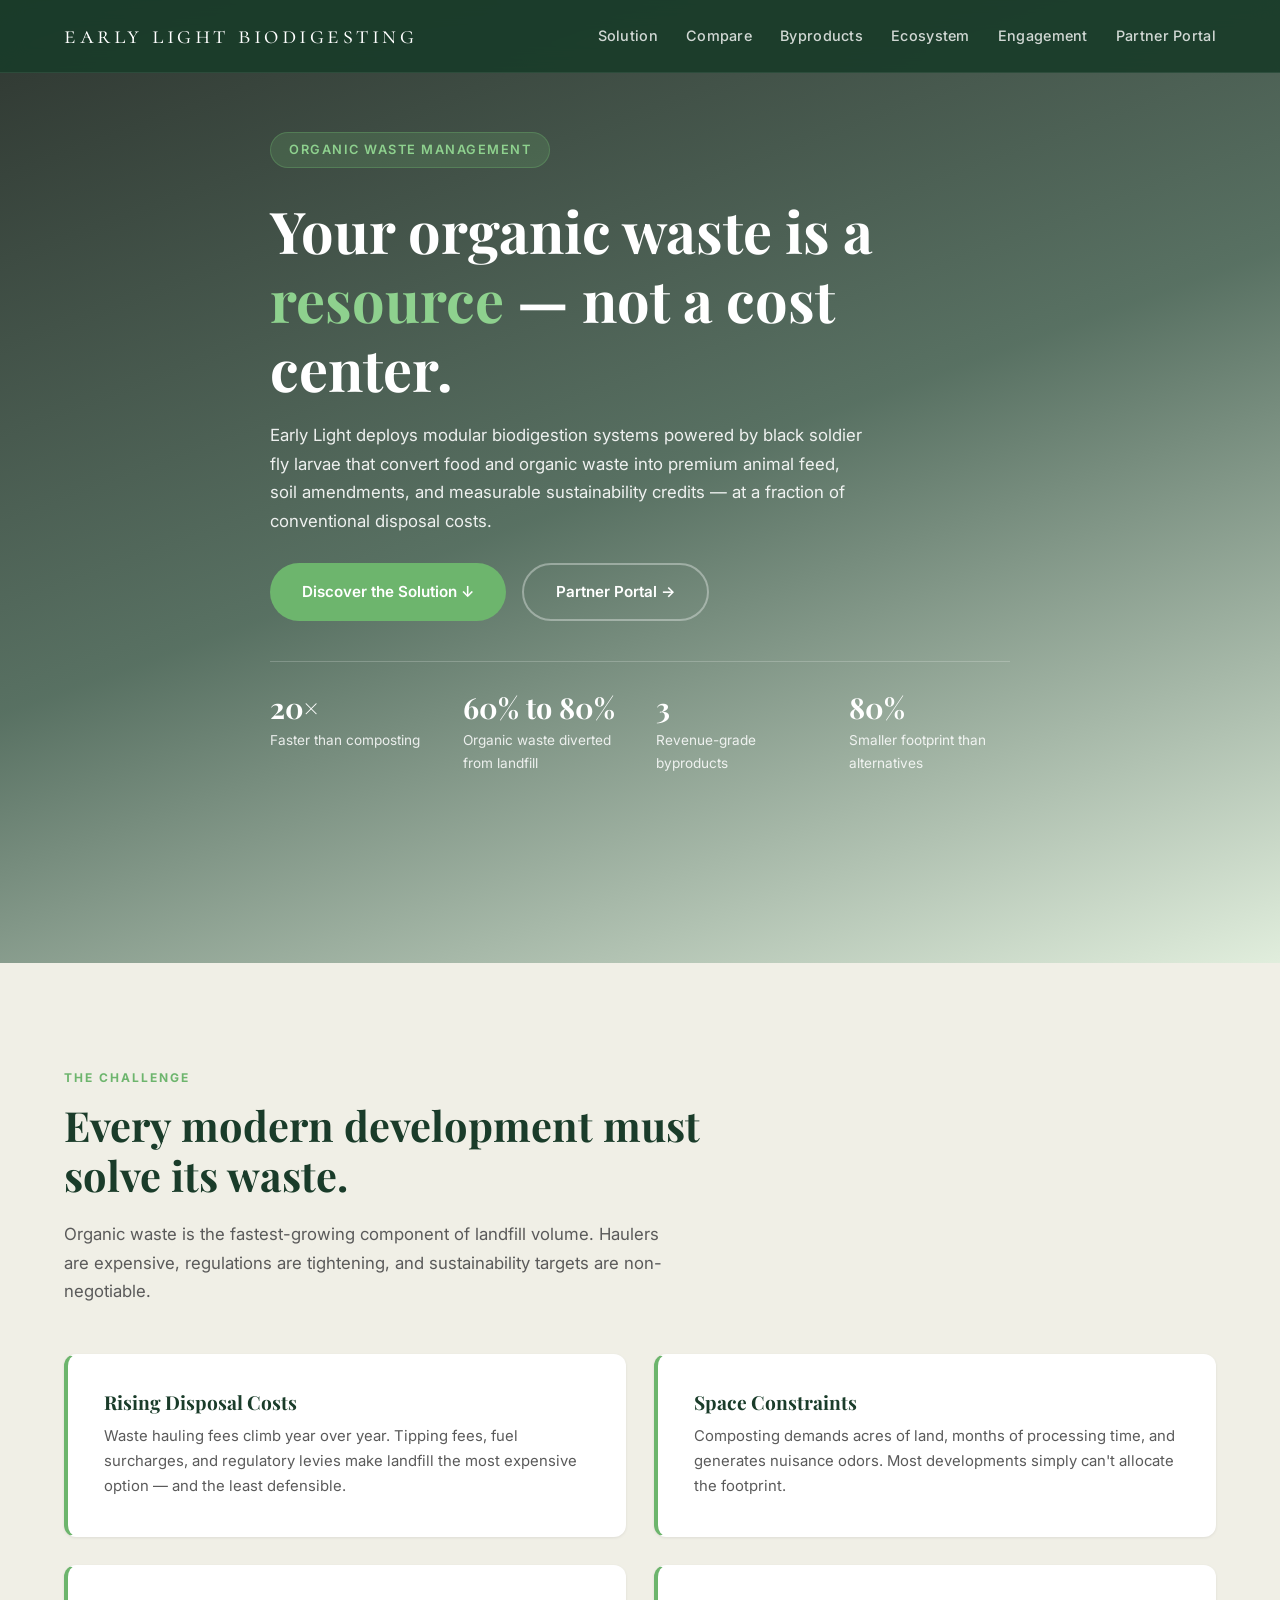
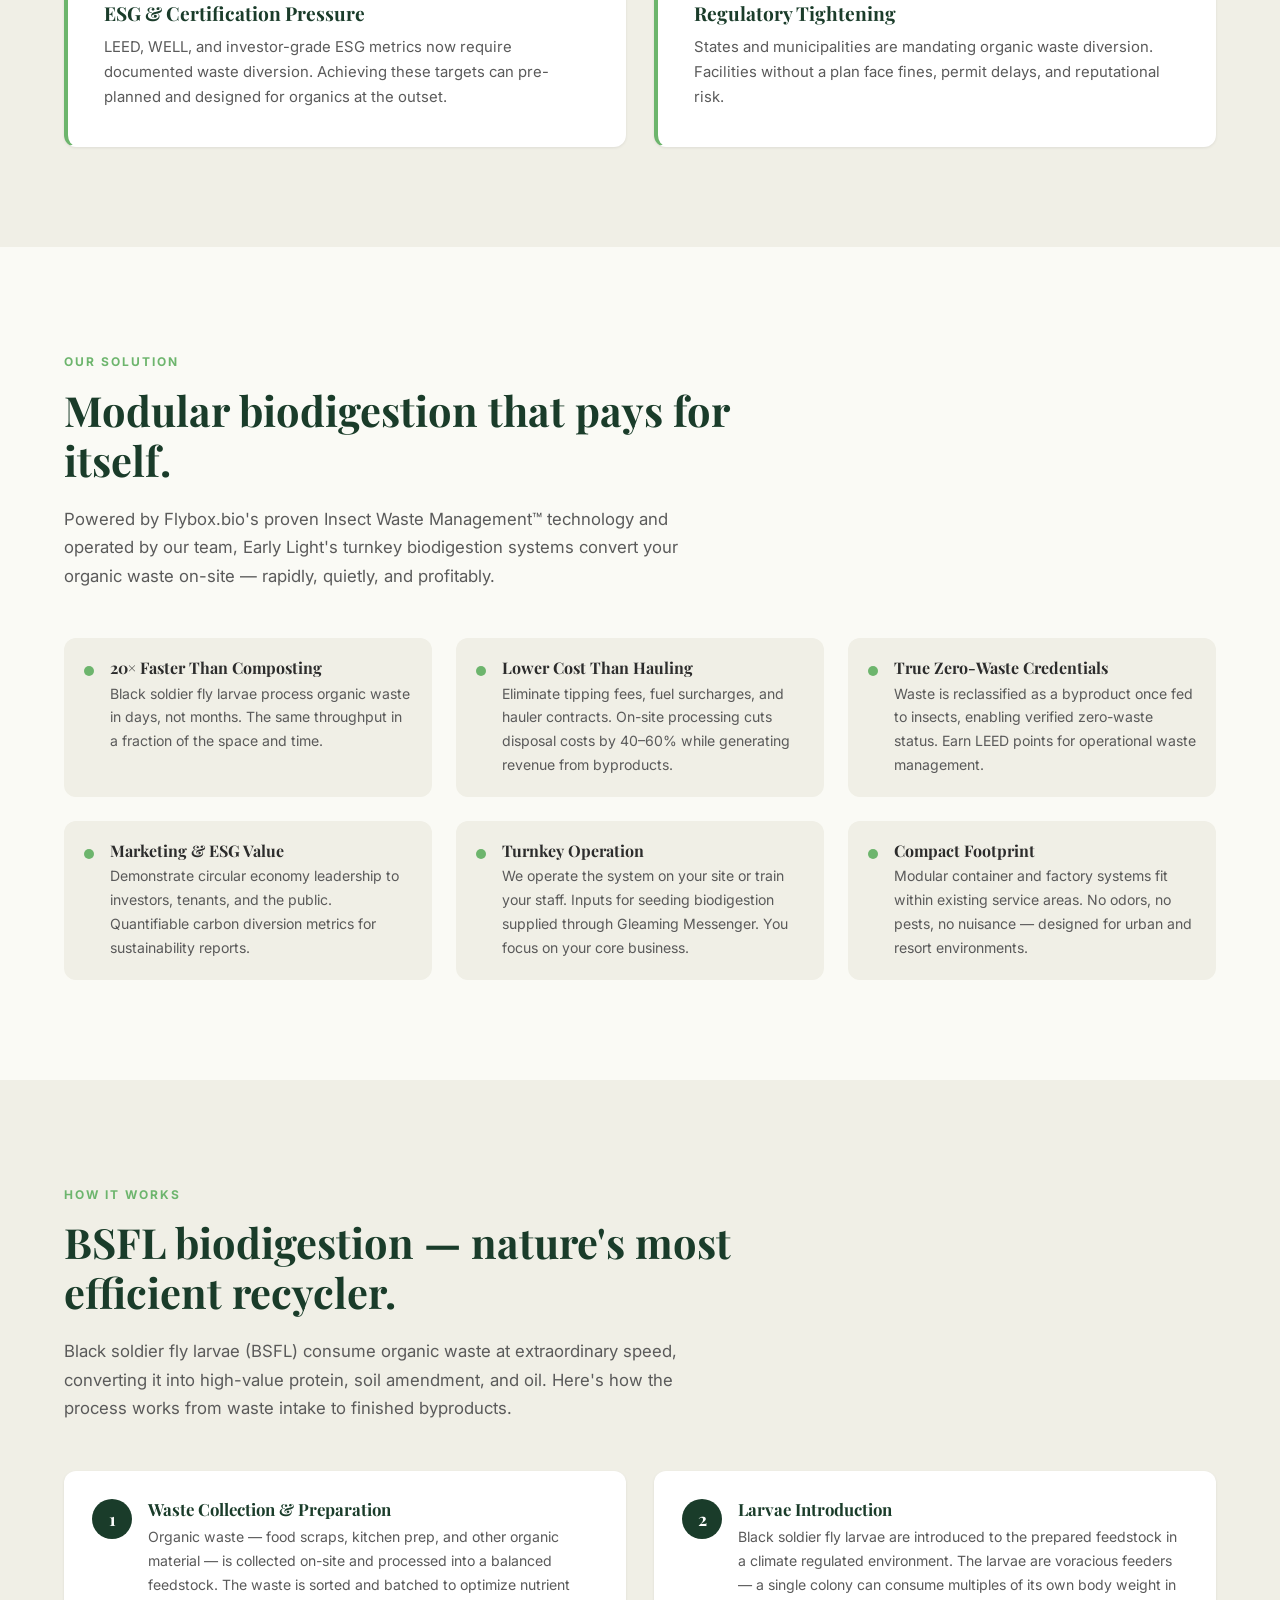
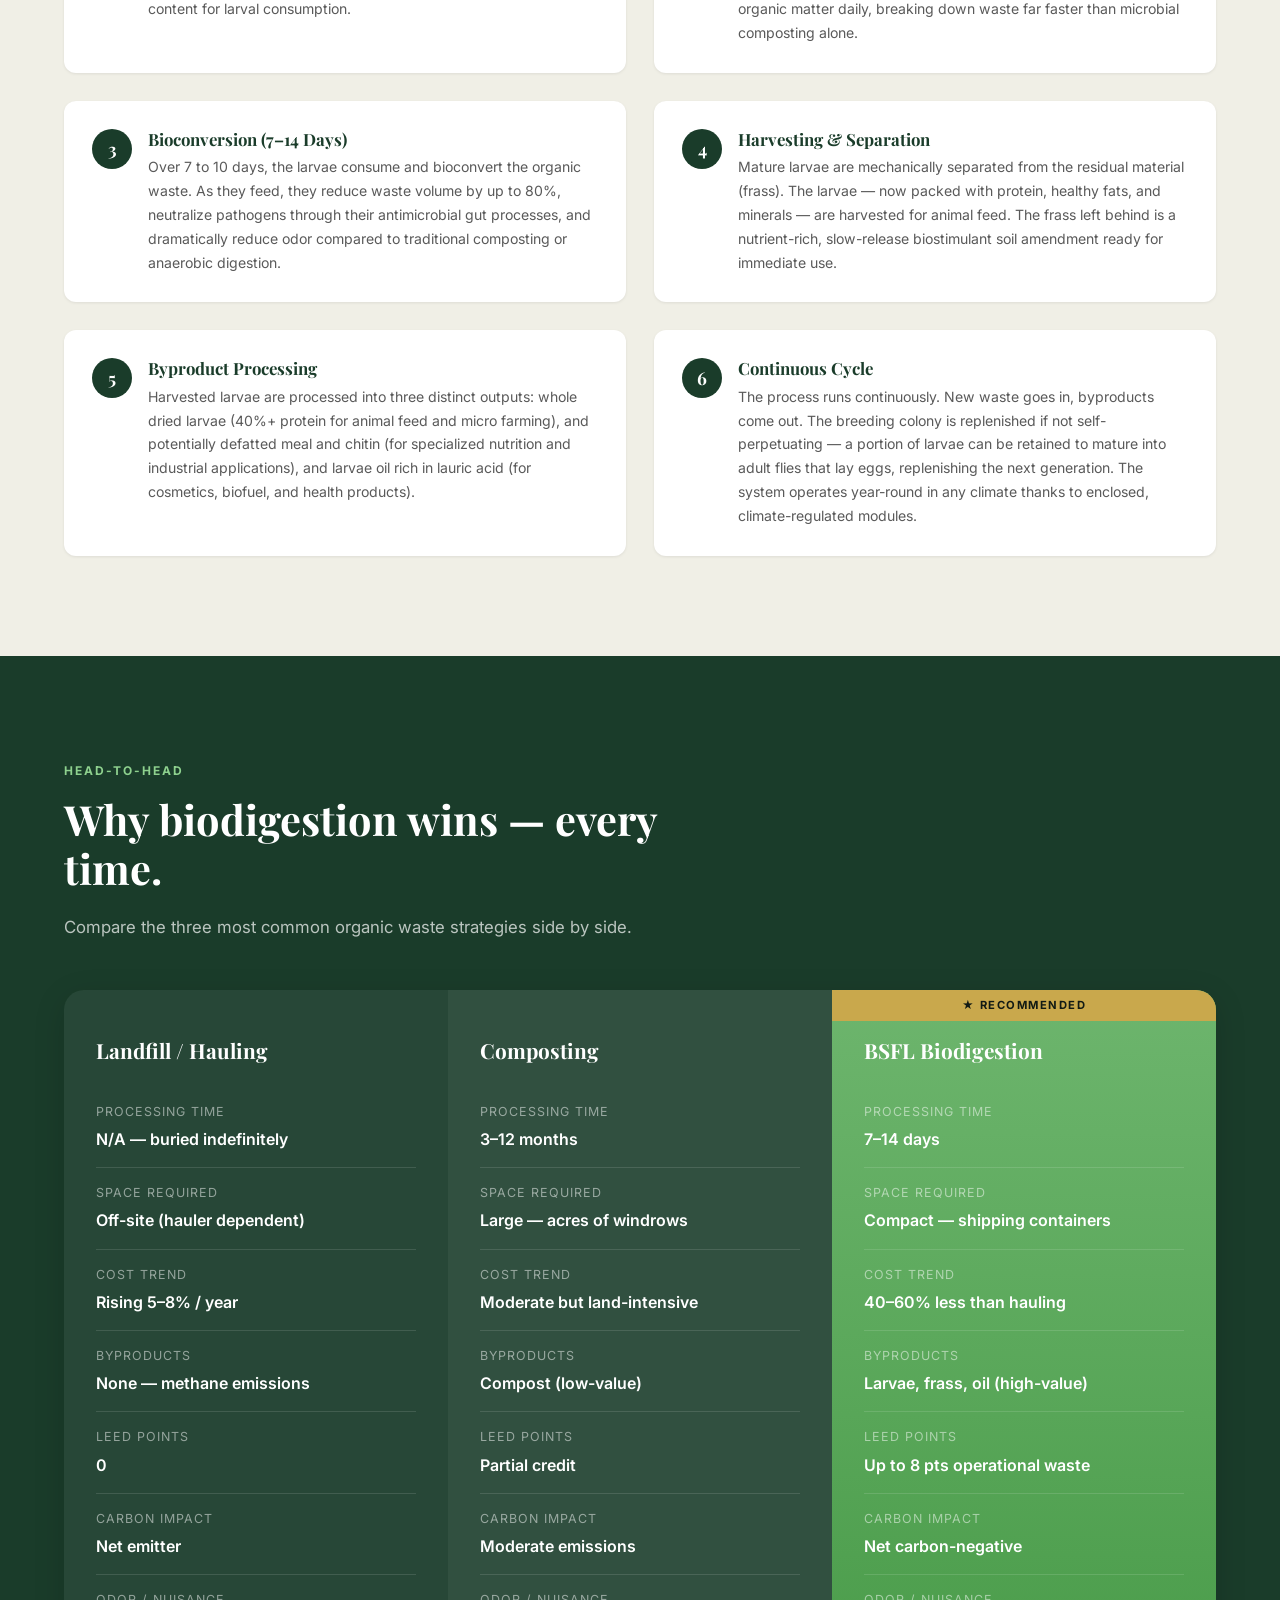
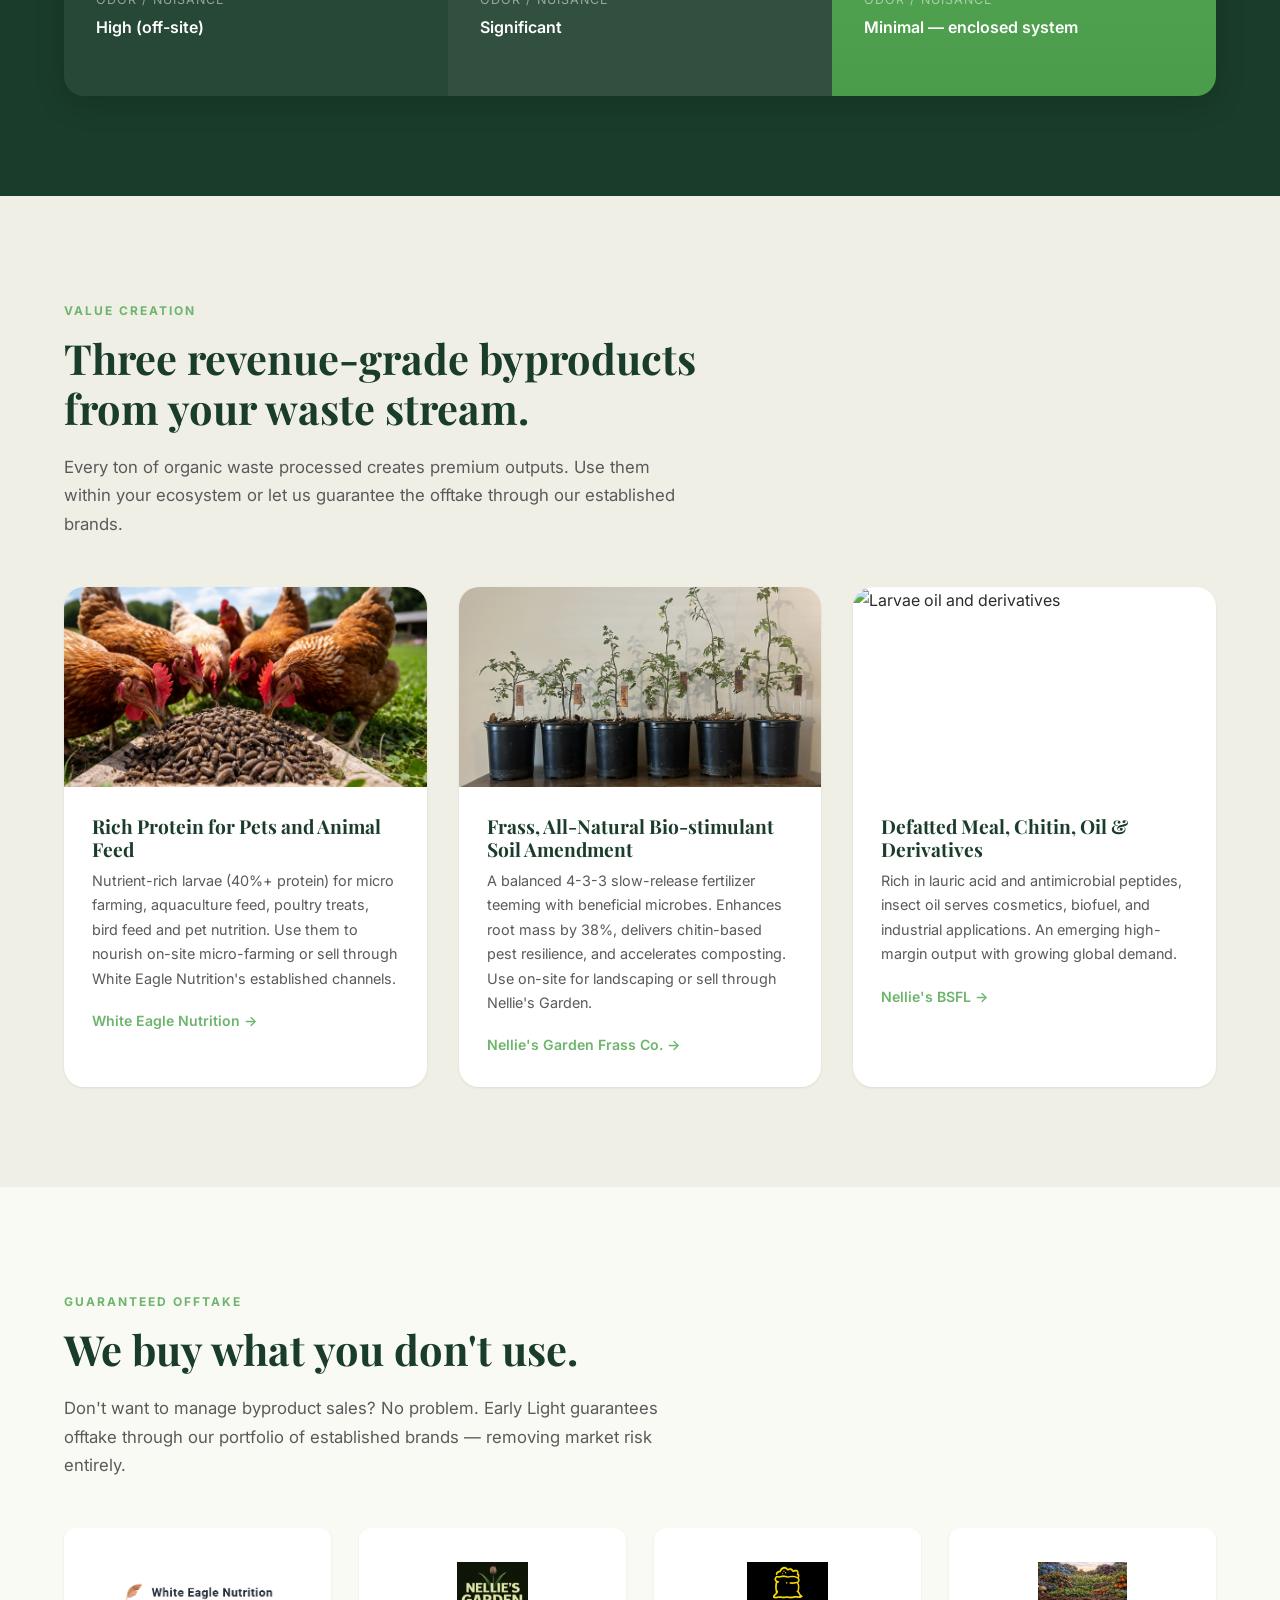
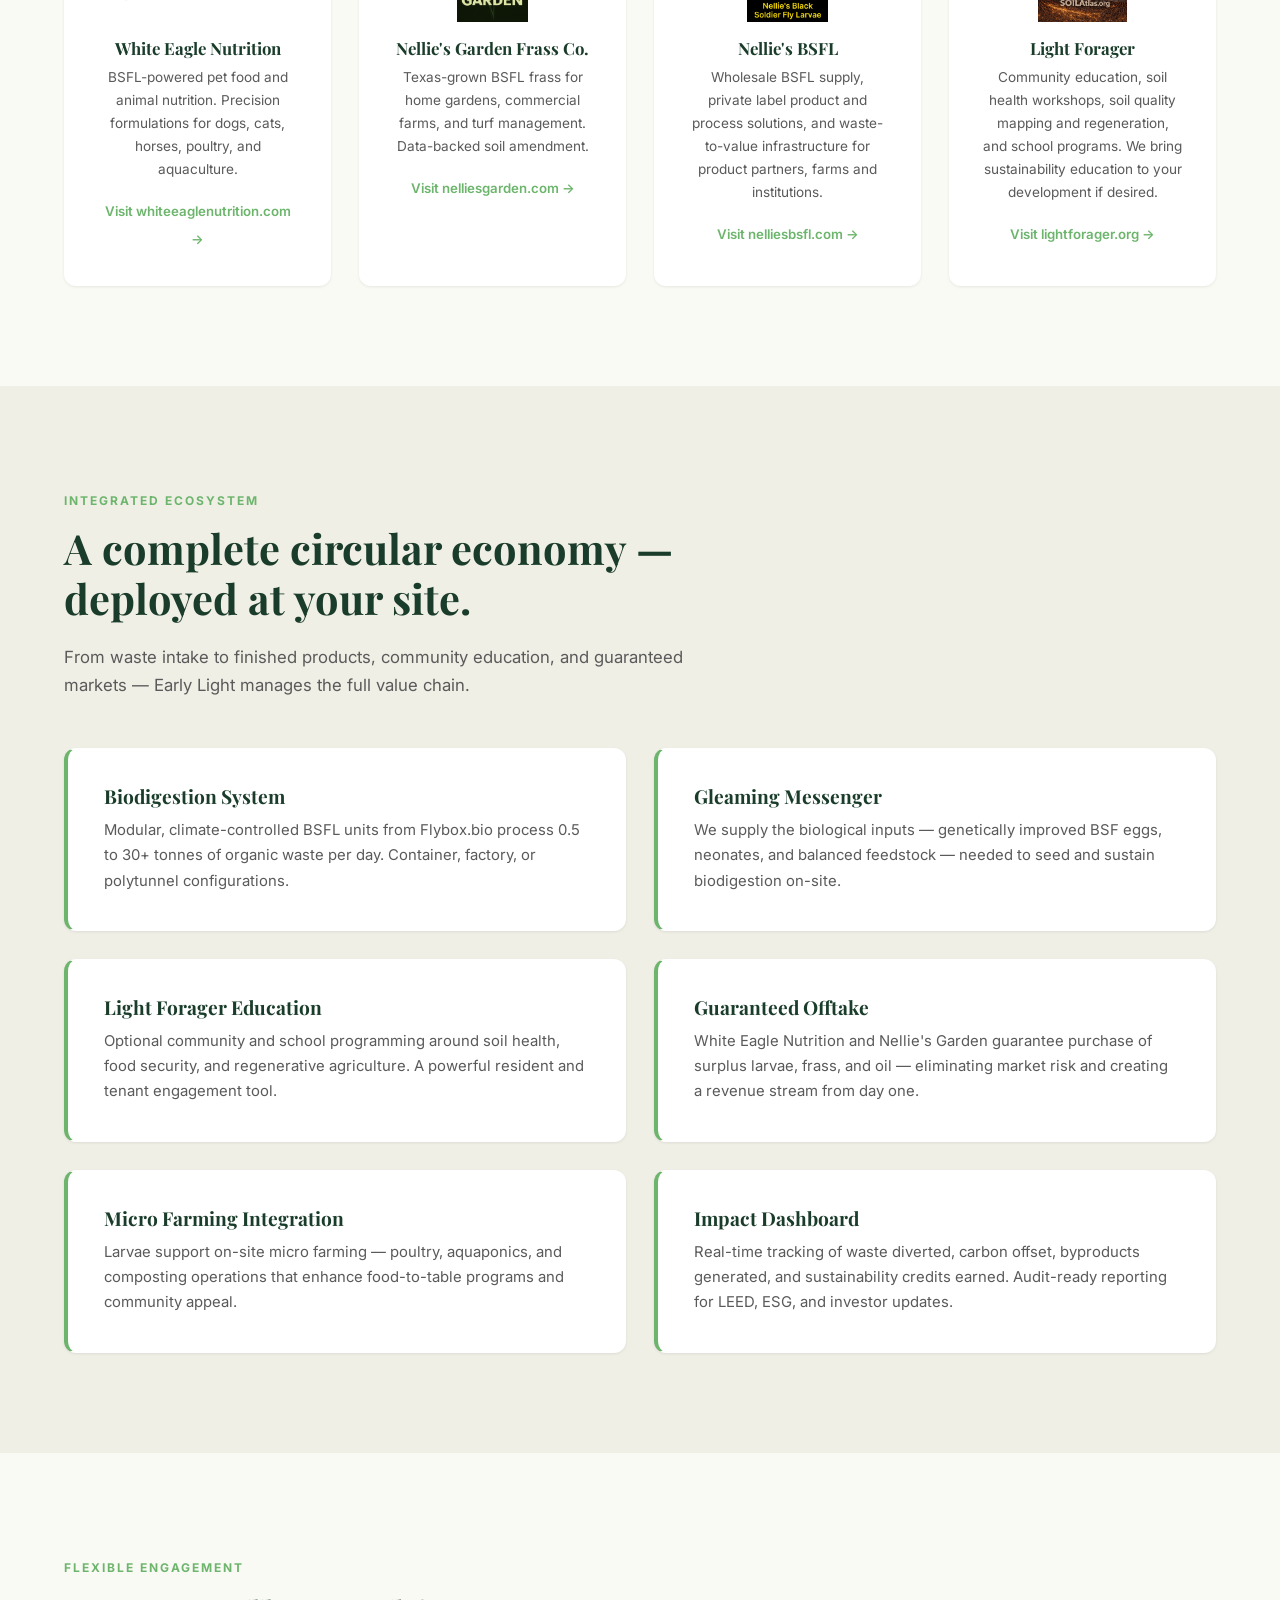
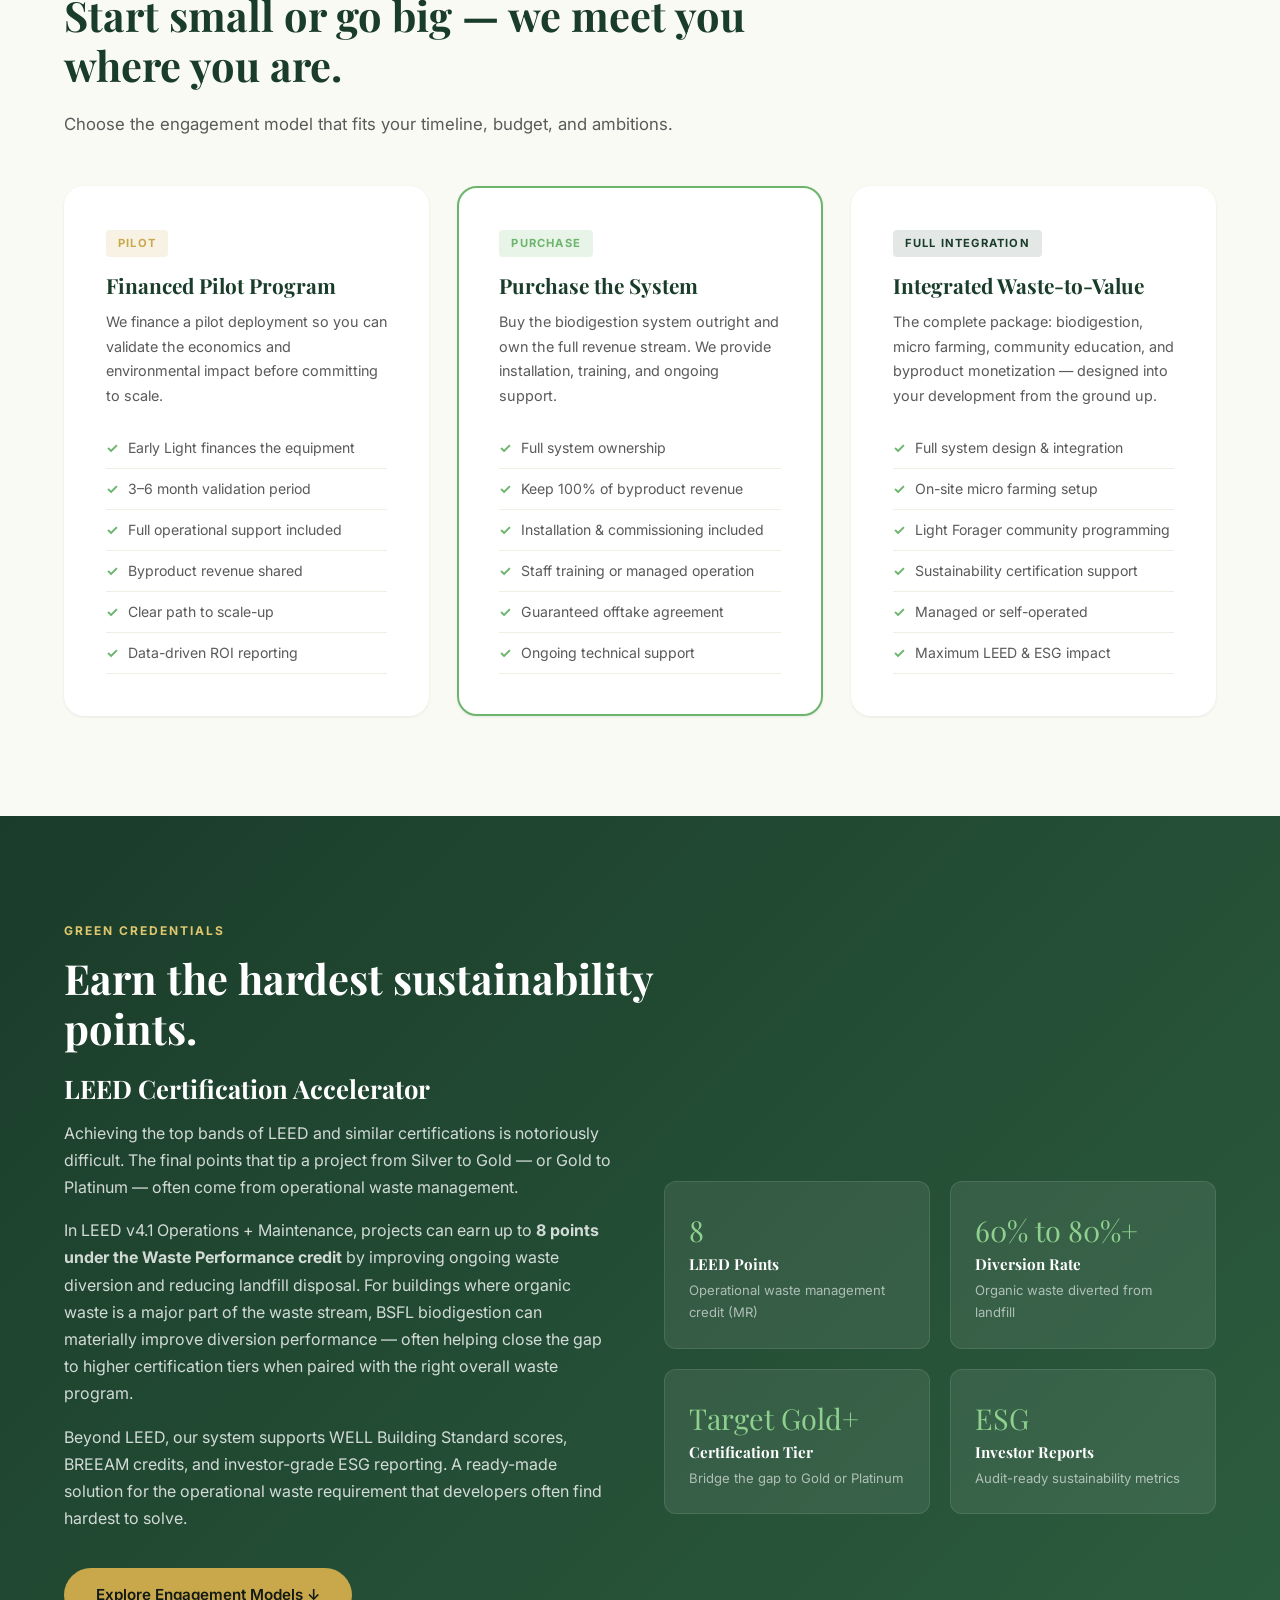
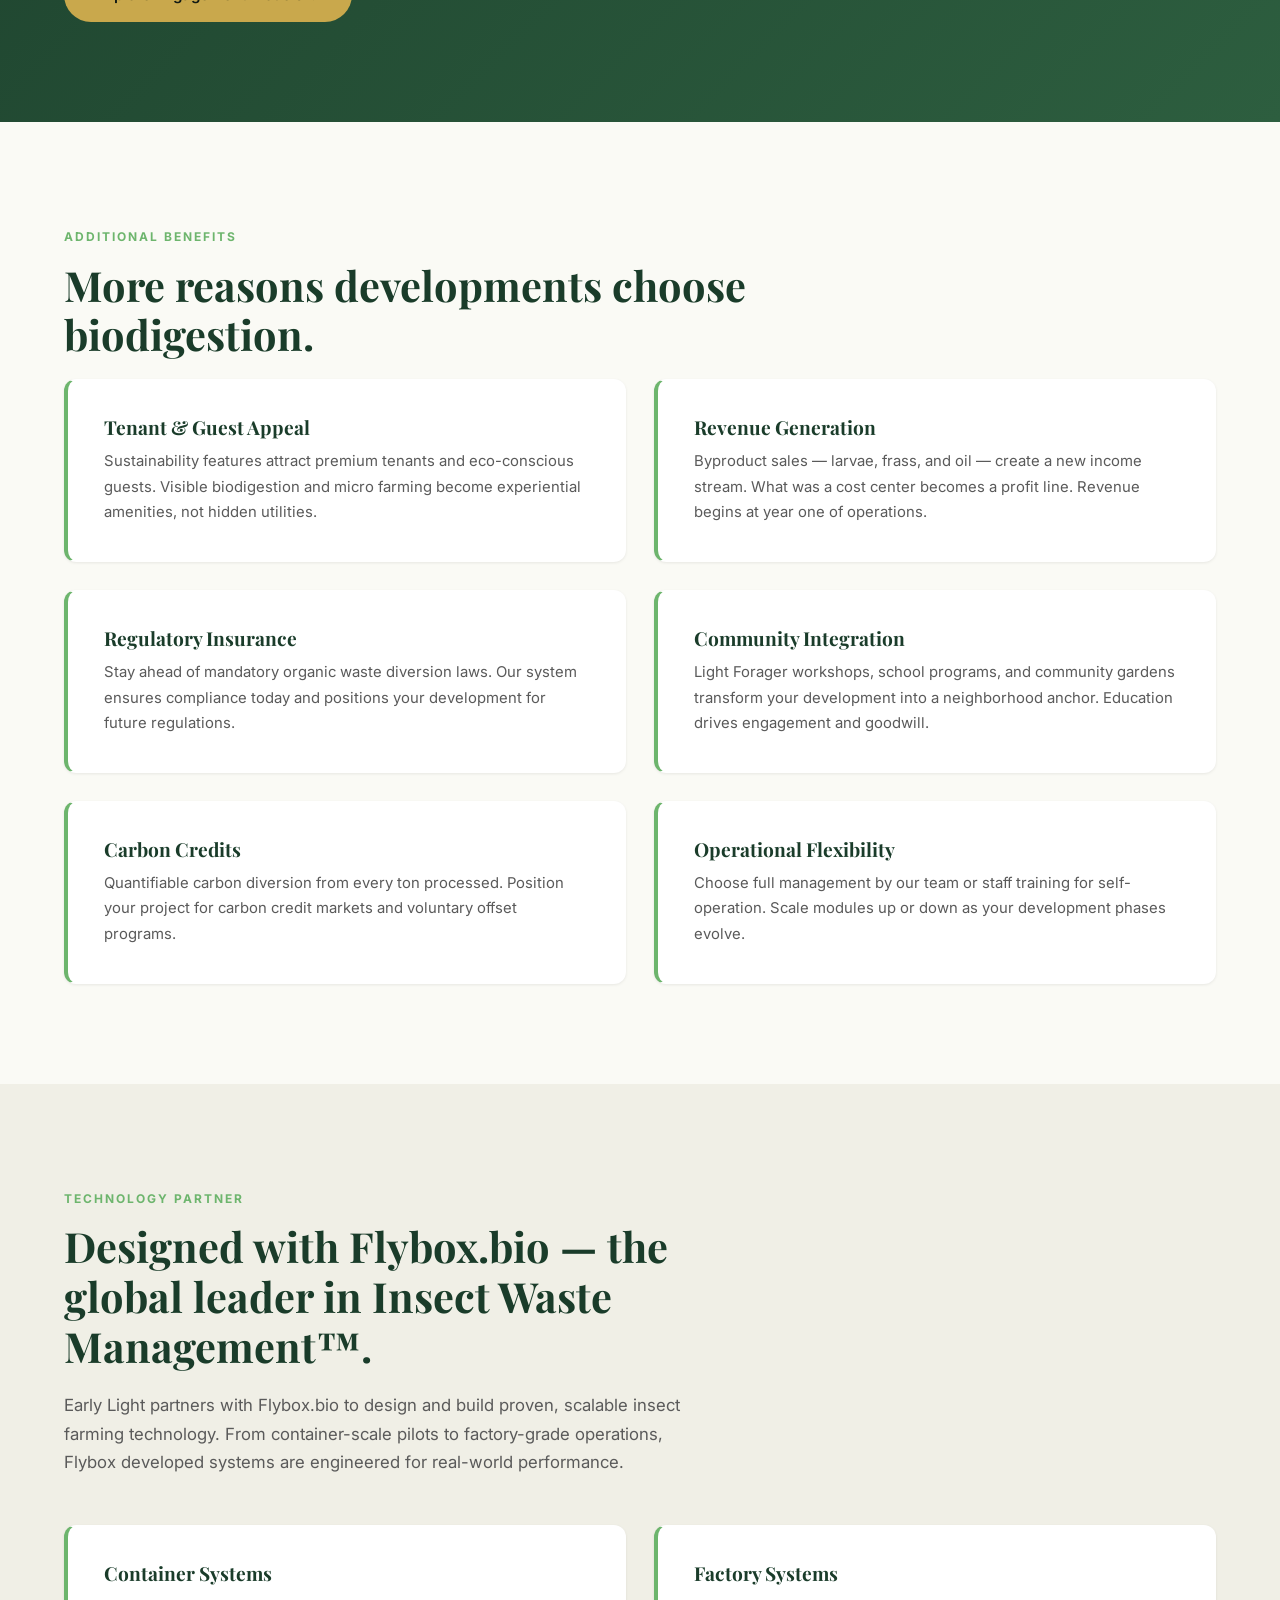
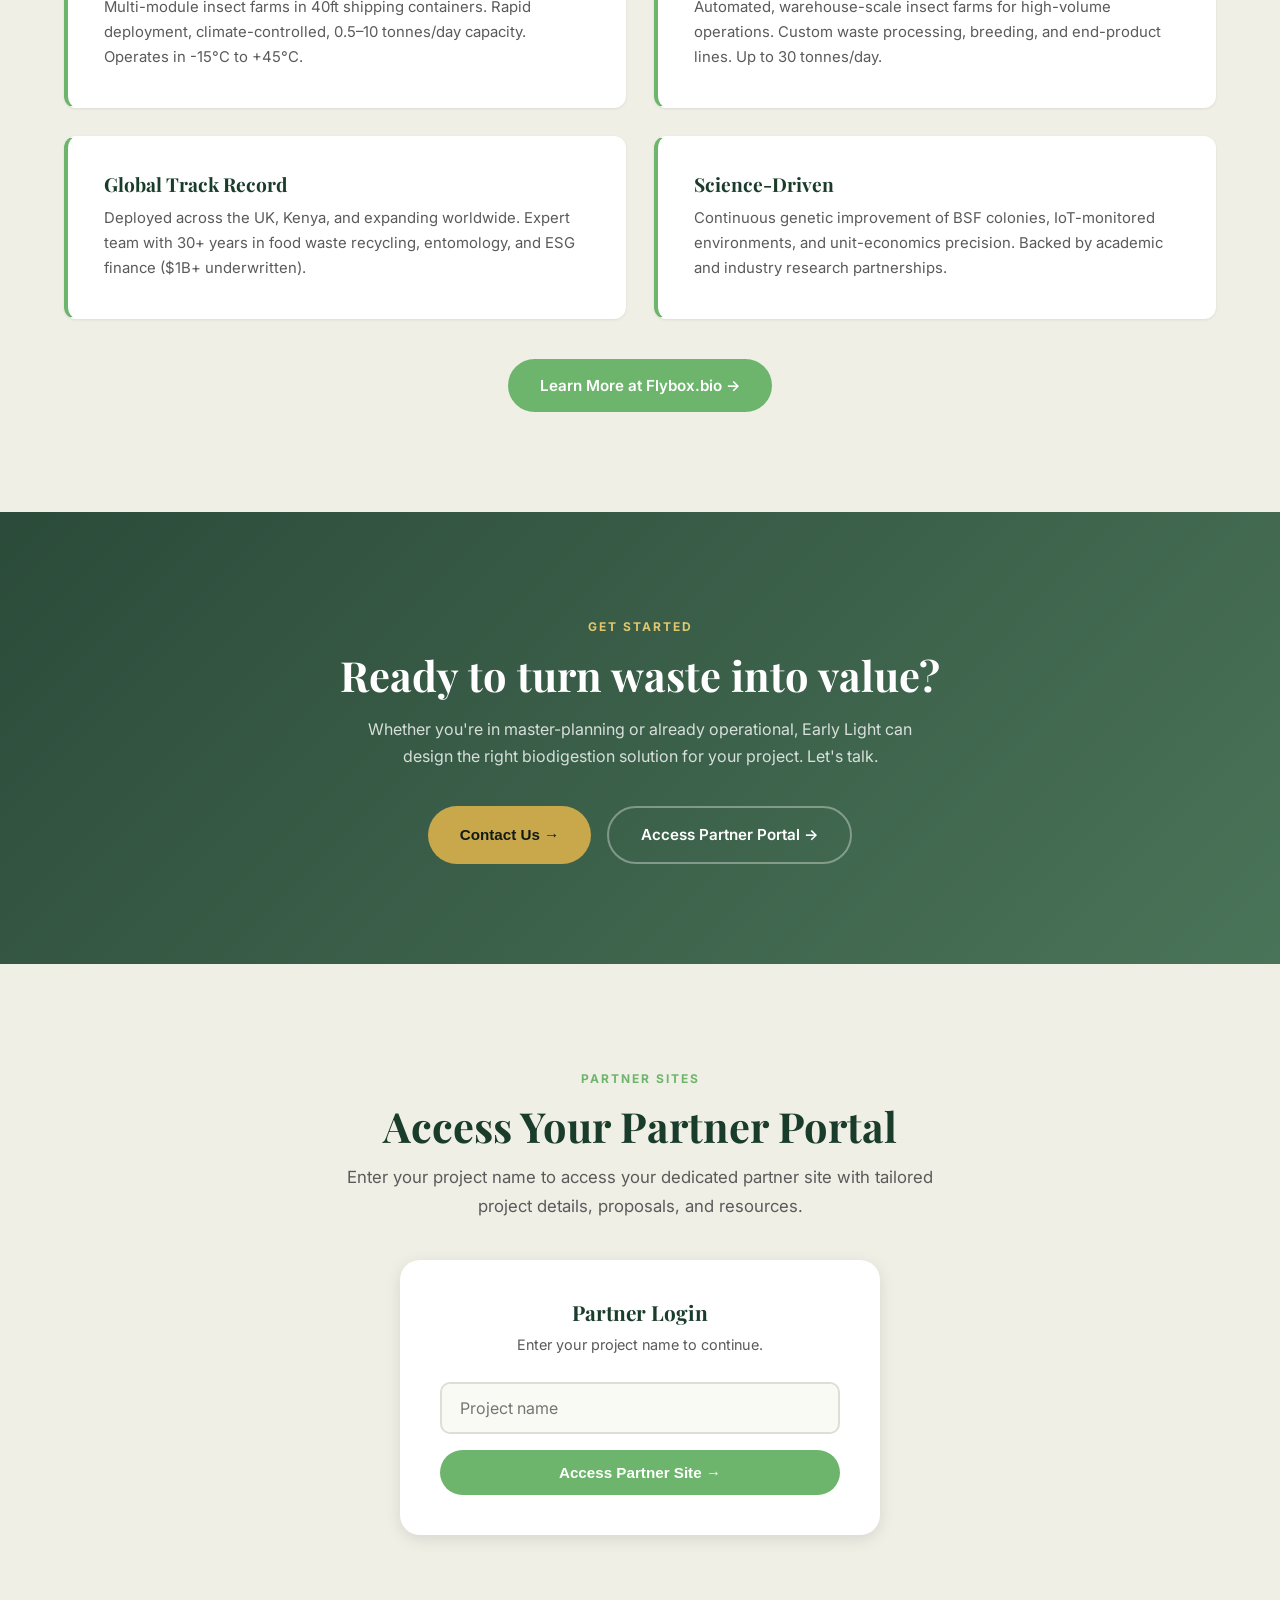
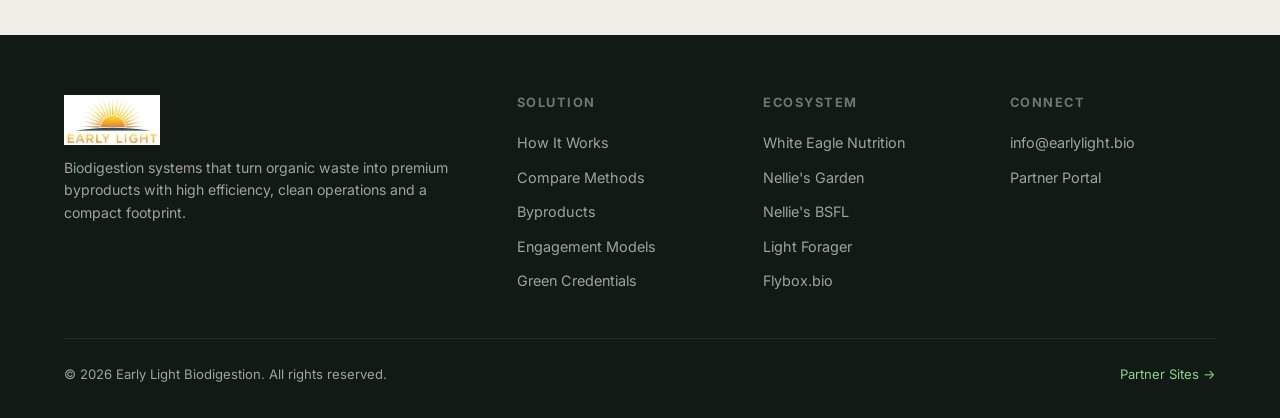
==== commit 85823763: "Revise content in index.html for process clarity Updated text for clarity and accuracy in the waste " ====
--- a/index.html
+++ b/index.html
@@ -155,42 +155,42 @@
         <div class="step-number">1</div>
         <div>
           <h4>Waste Collection &amp; Preparation</h4>
-          <p>Organic waste — food scraps, kitchen prep, landscaping debris, and other compostable material — is collected on-site and processed into a balanced feedstock. The waste is sorted and prepared to optimize nutrient content for larval consumption.</p>
+          <p>Organic waste — food scraps, kitchen prep, and other organic material — is collected on-site and processed into a balanced feedstock. The waste is sorted and batched to optimize nutrient content for larval consumption.</p>
         </div>
       </div>
       <div class="process-step">
         <div class="step-number">2</div>
         <div>
           <h4>Larvae Introduction</h4>
-          <p>Black soldier fly larvae are introduced to the prepared feedstock inside climate-controlled modules. The larvae are voracious feeders — a single colony can consume its own body weight in organic matter daily, breaking down waste far faster than microbial composting alone.</p>
+          <p>Black soldier fly larvae are introduced to the prepared feedstock in a climate regulated environment. The larvae are voracious feeders — a single colony can consume multiples of its own body weight in organic matter daily, breaking down waste far faster than microbial composting alone.</p>
         </div>
       </div>
       <div class="process-step">
         <div class="step-number">3</div>
         <div>
           <h4>Bioconversion (7–14 Days)</h4>
-          <p>Over 7 to 14 days, the larvae consume and bioconvert the organic waste. As they feed, they reduce waste volume by up to 80%, neutralize pathogens through their antimicrobial gut processes, and dramatically reduce odor compared to traditional composting or anaerobic digestion.</p>
+          <p>Over 7 to 10 days, the larvae consume and bioconvert the organic waste. As they feed, they reduce waste volume by up to 80%, neutralize pathogens through their antimicrobial gut processes, and dramatically reduce odor compared to traditional composting or anaerobic digestion.</p>
         </div>
       </div>
       <div class="process-step">
         <div class="step-number">4</div>
         <div>
           <h4>Harvesting &amp; Separation</h4>
-          <p>Mature larvae are mechanically separated from the residual material (frass). The larvae — now packed with protein, healthy fats, and minerals — are harvested for processing. The frass left behind is a nutrient-rich, slow-release soil amendment ready for immediate use.</p>
+          <p>Mature larvae are mechanically separated from the residual material (frass). The larvae — now packed with protein, healthy fats, and minerals — are harvested for animal feed. The frass left behind is a nutrient-rich, slow-release biostimulant soil amendment ready for immediate use.</p>
         </div>
       </div>
       <div class="process-step">
         <div class="step-number">5</div>
         <div>
           <h4>Byproduct Processing</h4>
-          <p>Harvested larvae are processed into three distinct outputs: whole dried larvae (60%+ protein for animal feed and micro farming), defatted meal and chitin (for specialized nutrition and industrial applications), and larvae oil rich in lauric acid (for cosmetics, biofuel, and health products).</p>
+          <p>Harvested larvae are processed into three distinct outputs: whole dried larvae (40%+ protein for animal feed and micro farming), and potentially defatted meal and chitin (for specialized nutrition and industrial applications), and larvae oil rich in lauric acid (for cosmetics, biofuel, and health products).</p>
         </div>
       </div>
       <div class="process-step">
         <div class="step-number">6</div>
         <div>
           <h4>Continuous Cycle</h4>
-          <p>The process runs continuously. New waste goes in, byproducts come out. The breeding colony is self-sustaining — a portion of larvae mature into adult flies that lay eggs, replenishing the next generation. The system operates year-round in any climate thanks to enclosed, climate-controlled modules.</p>
+          <p>The process runs continuously. New waste goes in, byproducts come out. The breeding colony is replenished if not self-perpetuating — a portion of larvae can be retained to mature into adult flies that lay eggs, replenishing the next generation. The system operates year-round in any climate thanks to enclosed, climate-regulated modules.</p>
         </div>
       </div>
     </div>
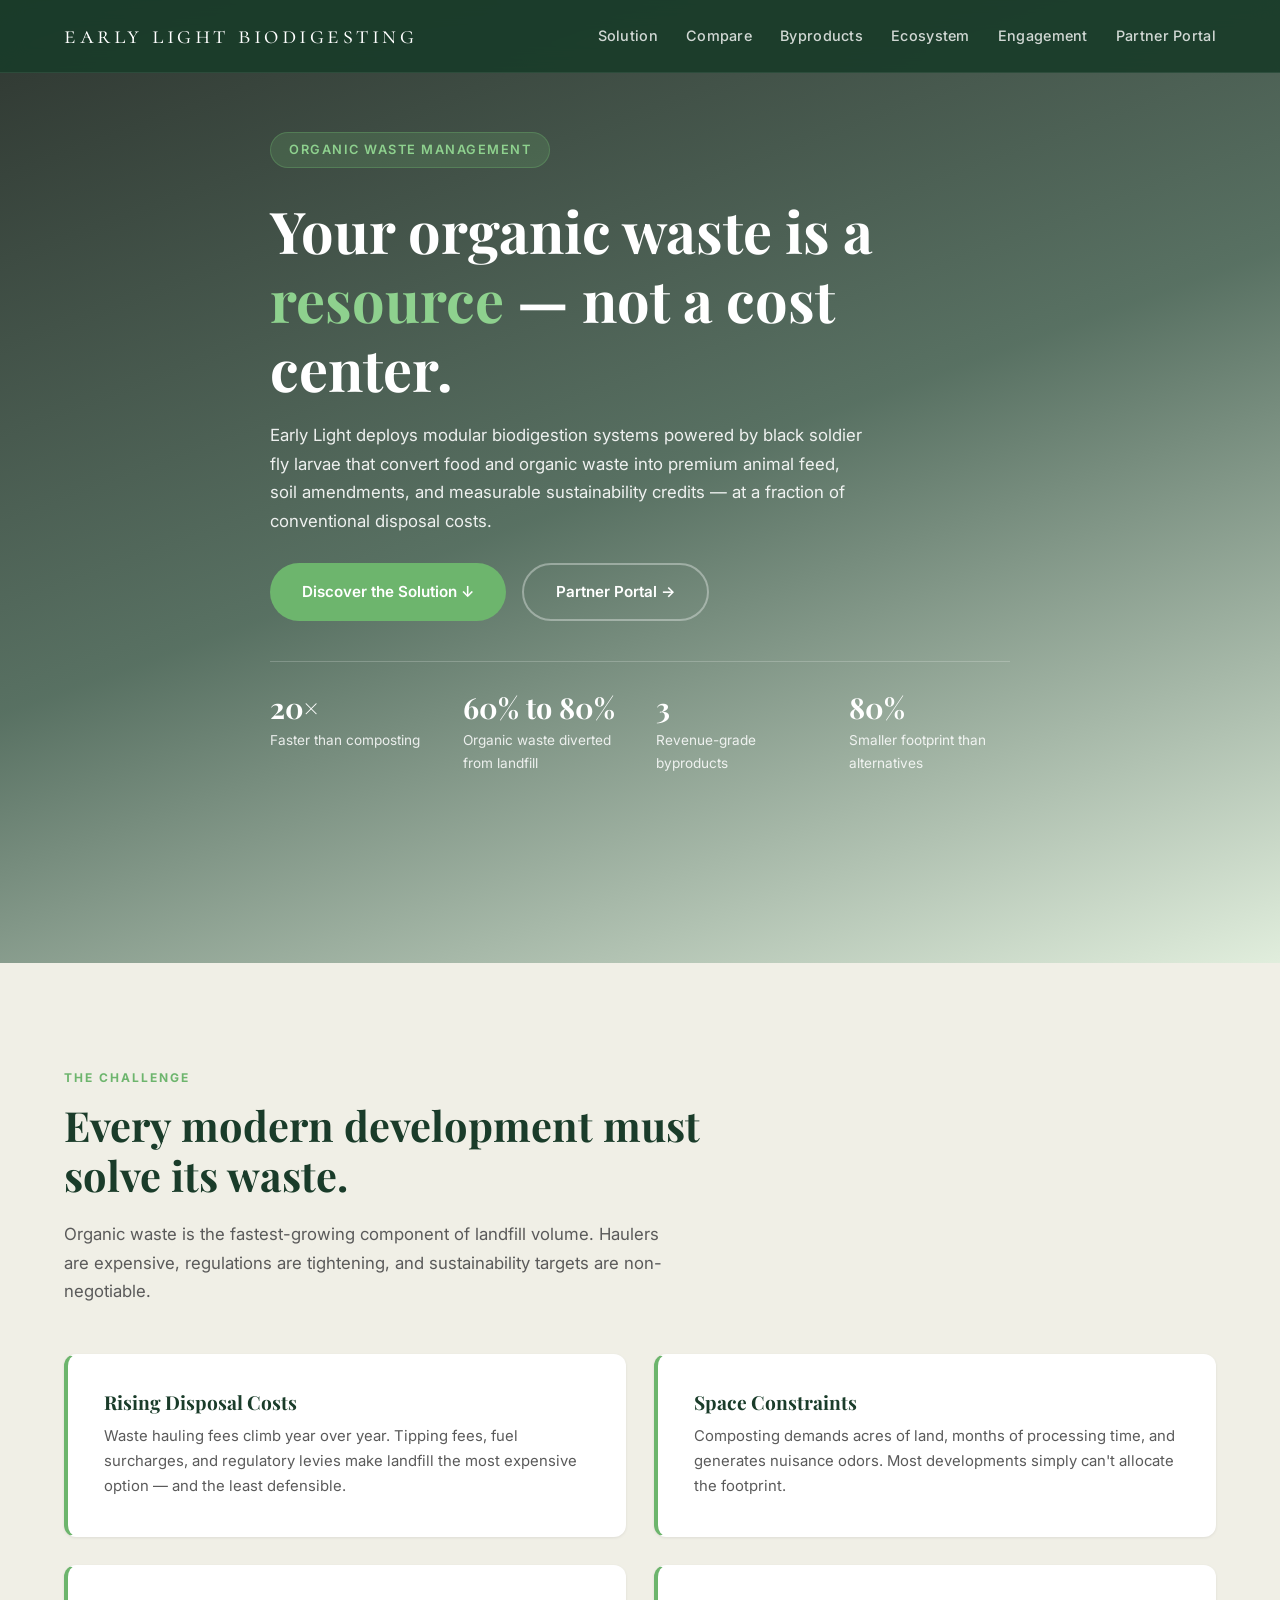
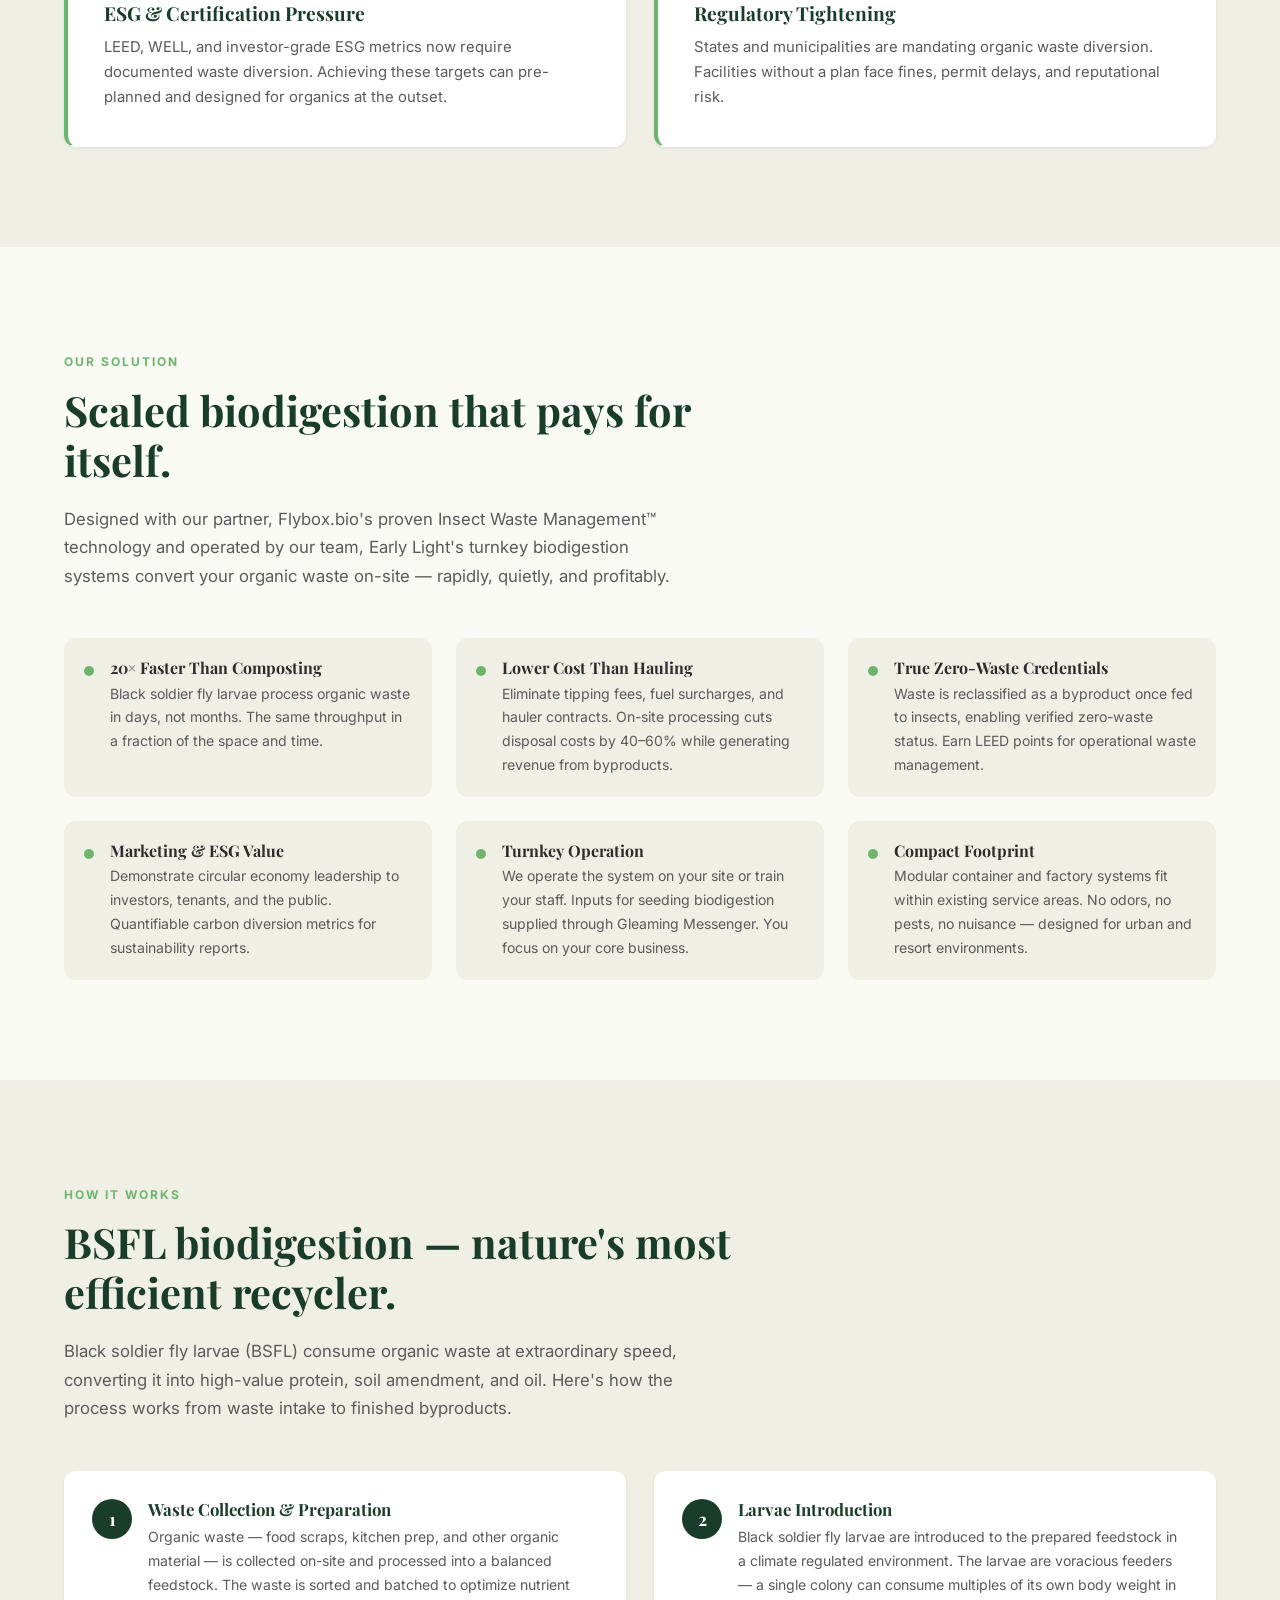
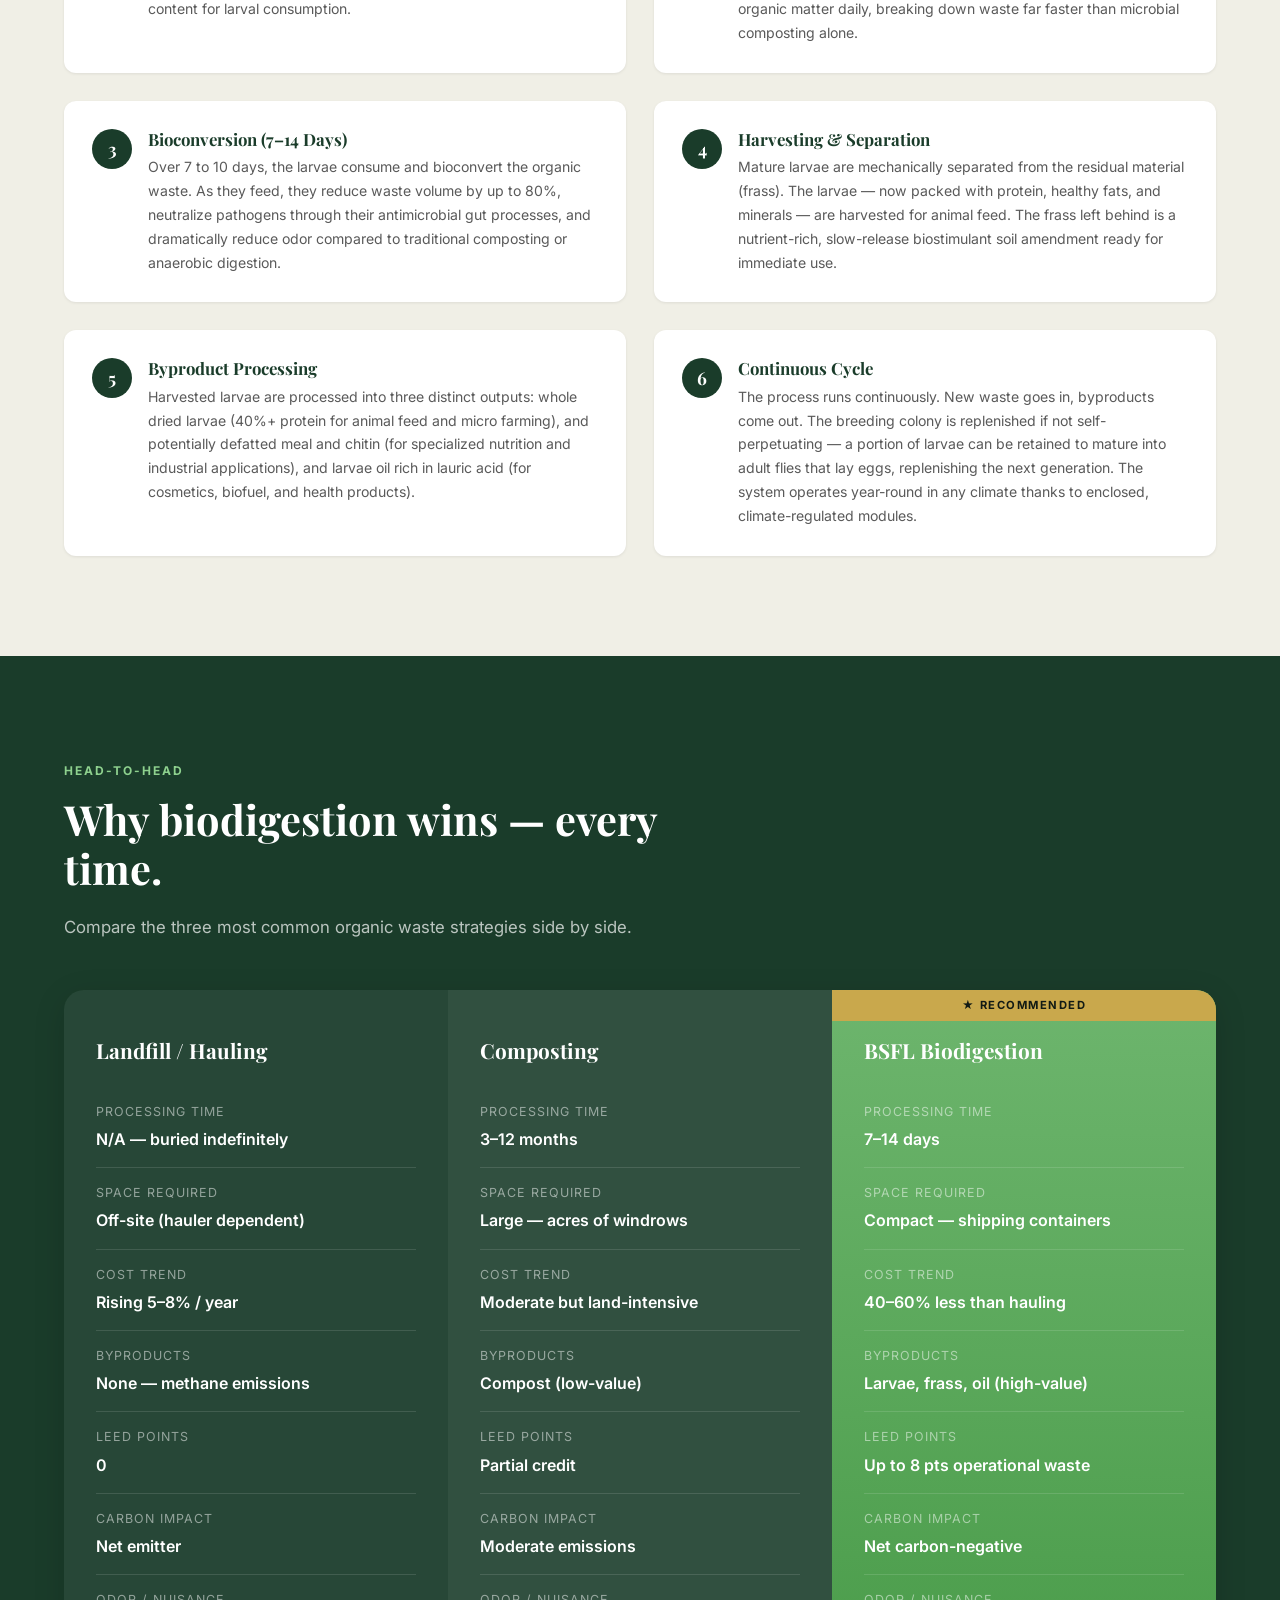
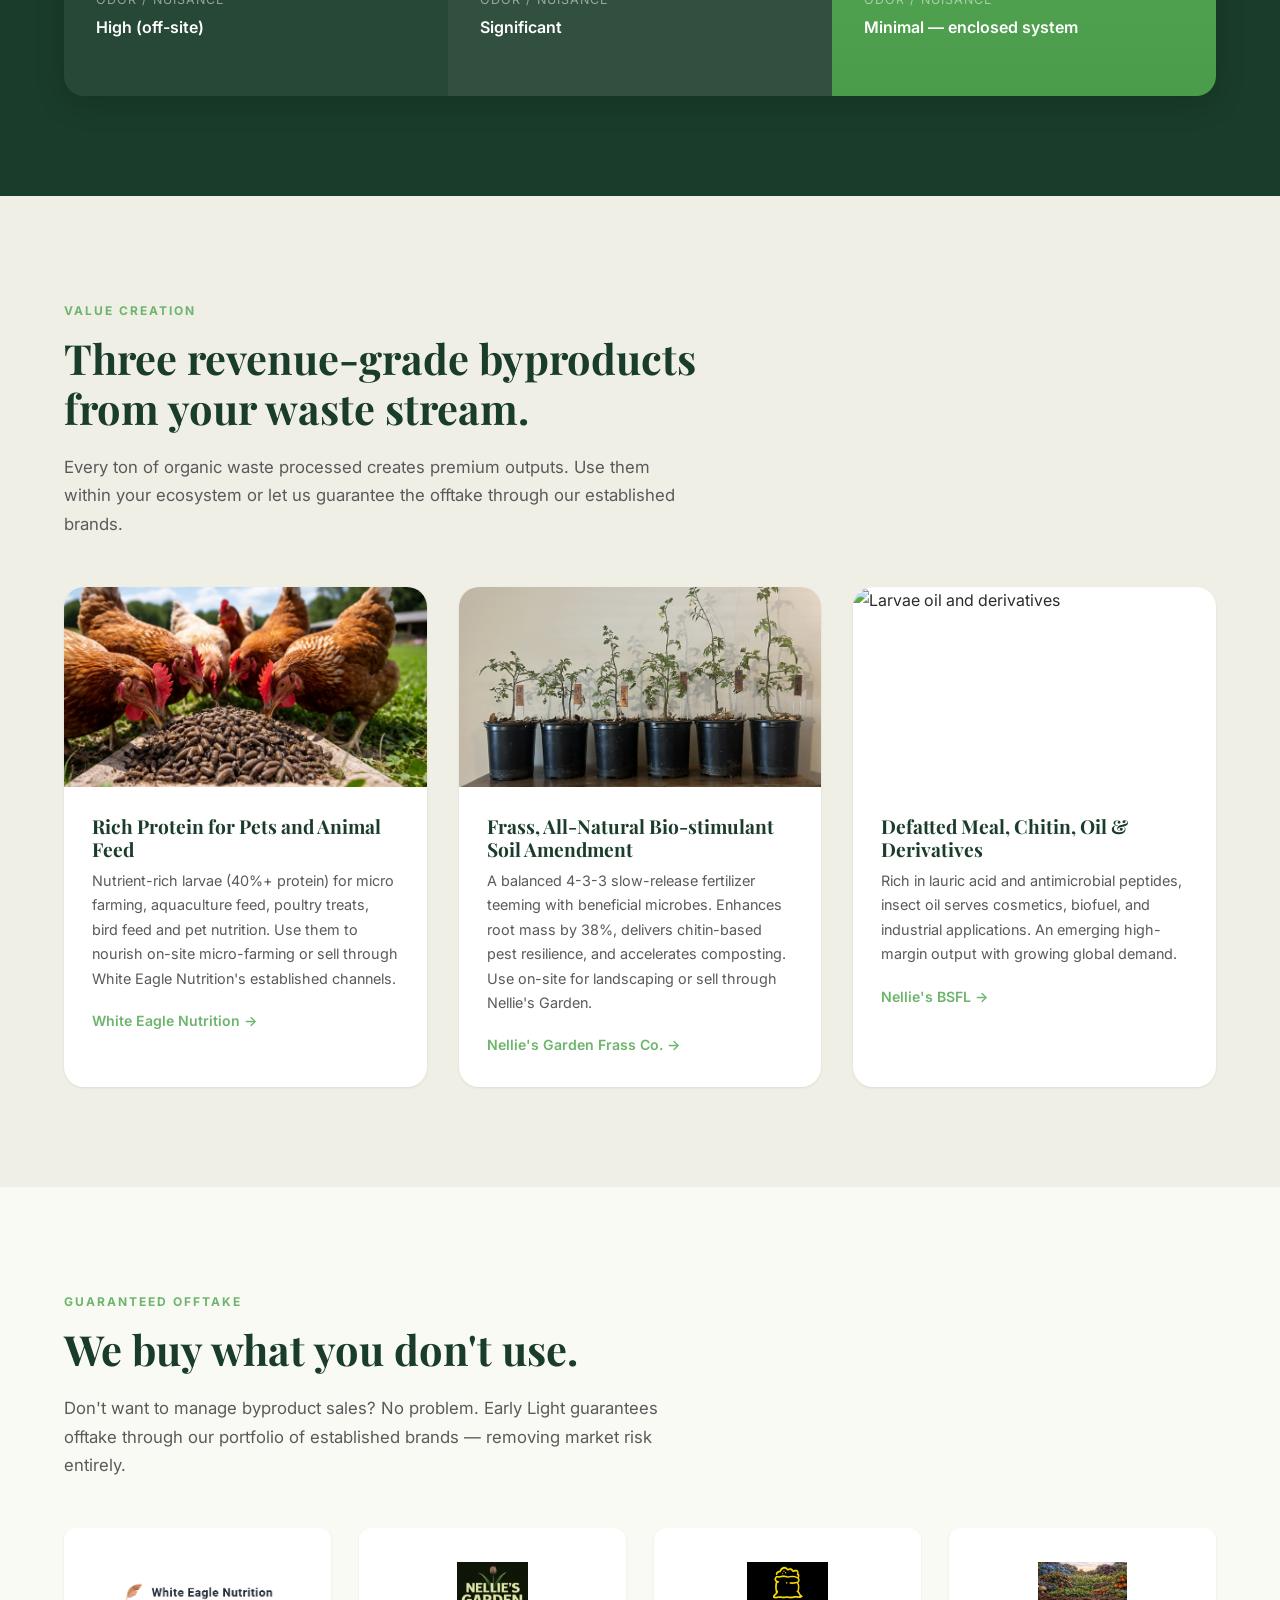
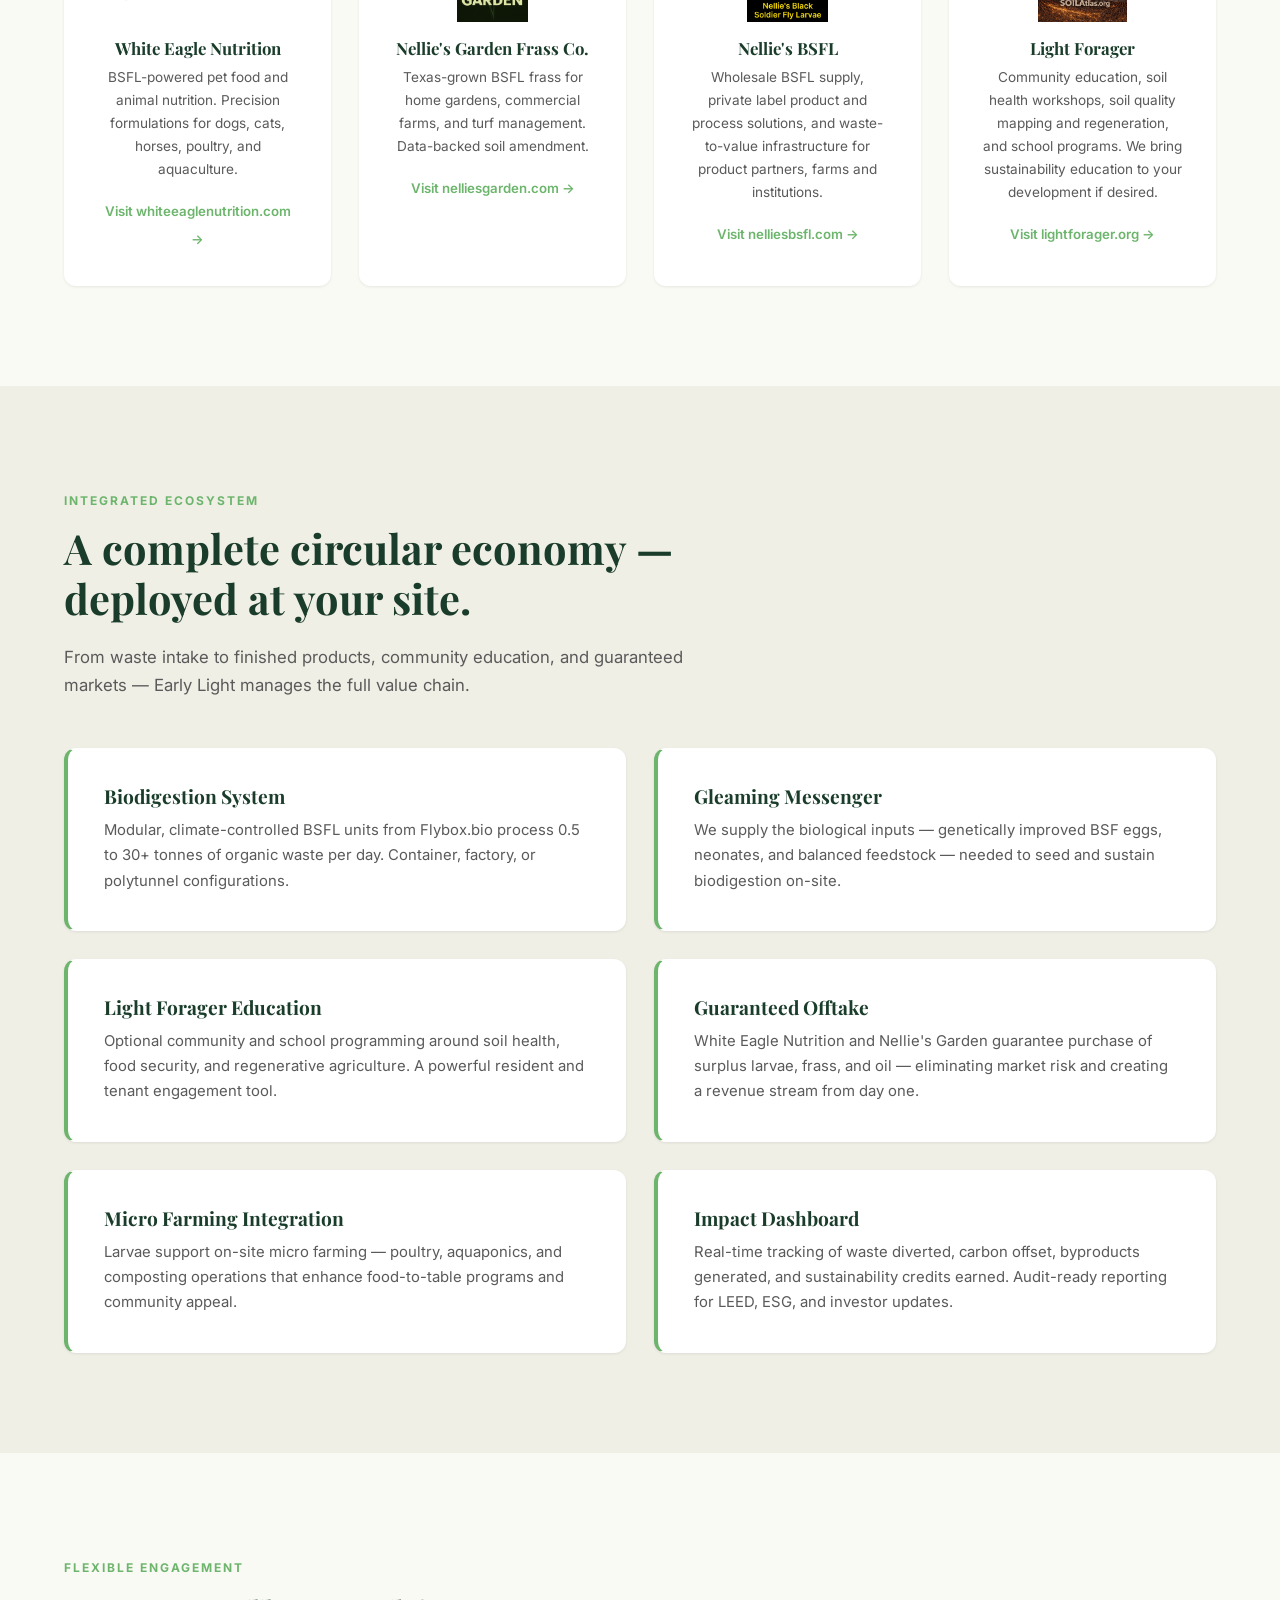
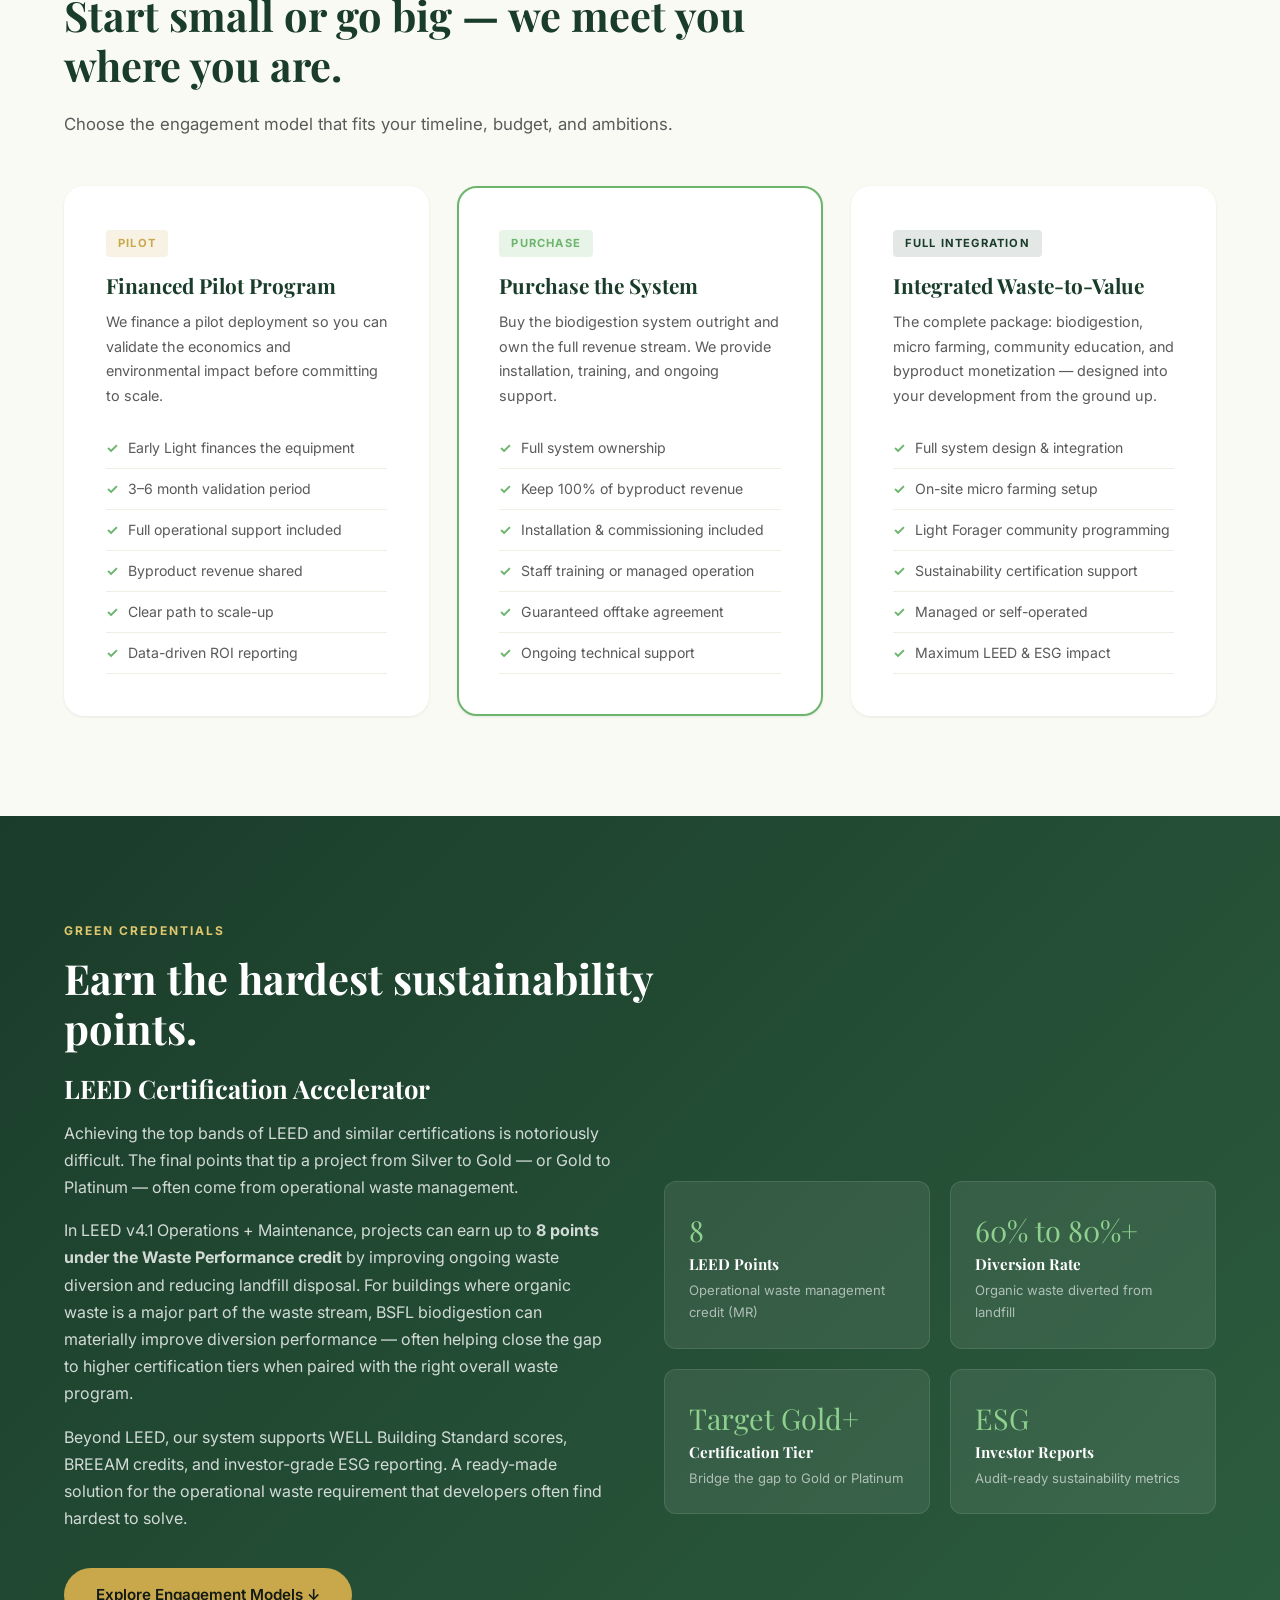
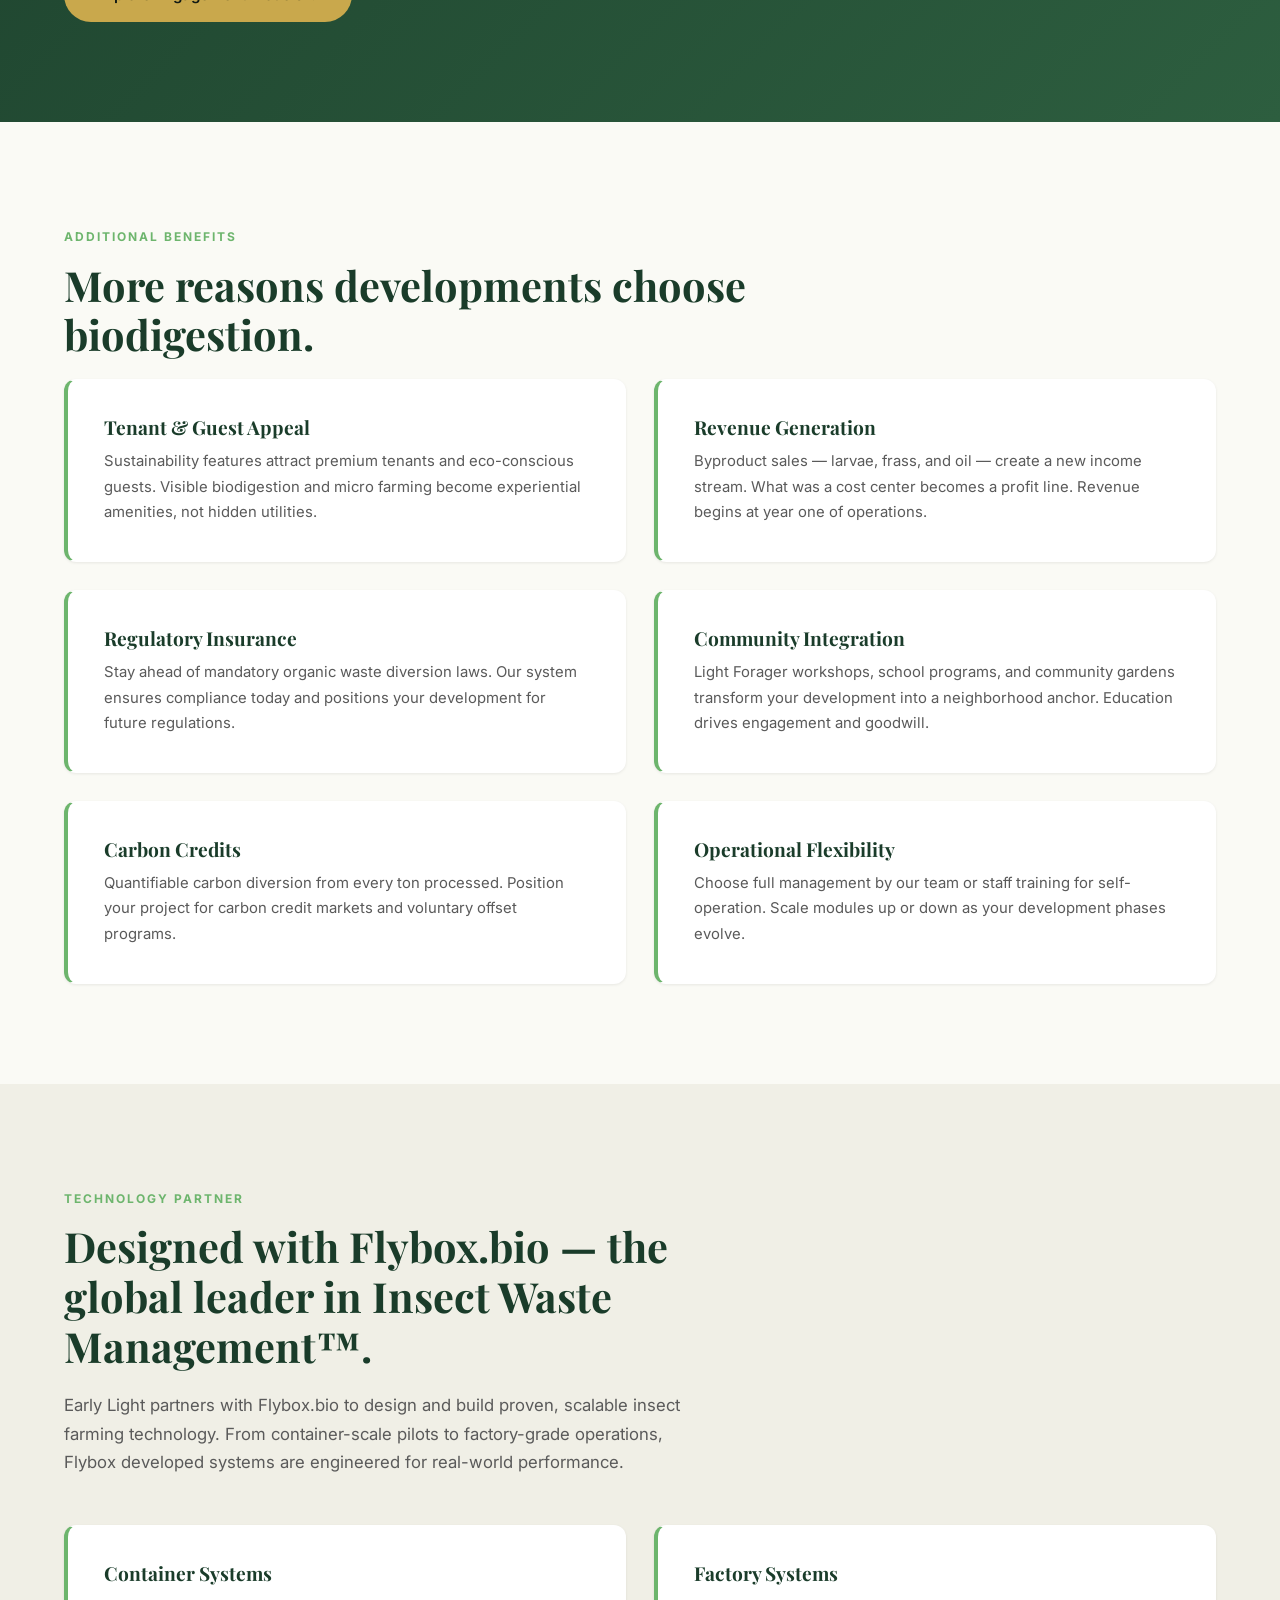
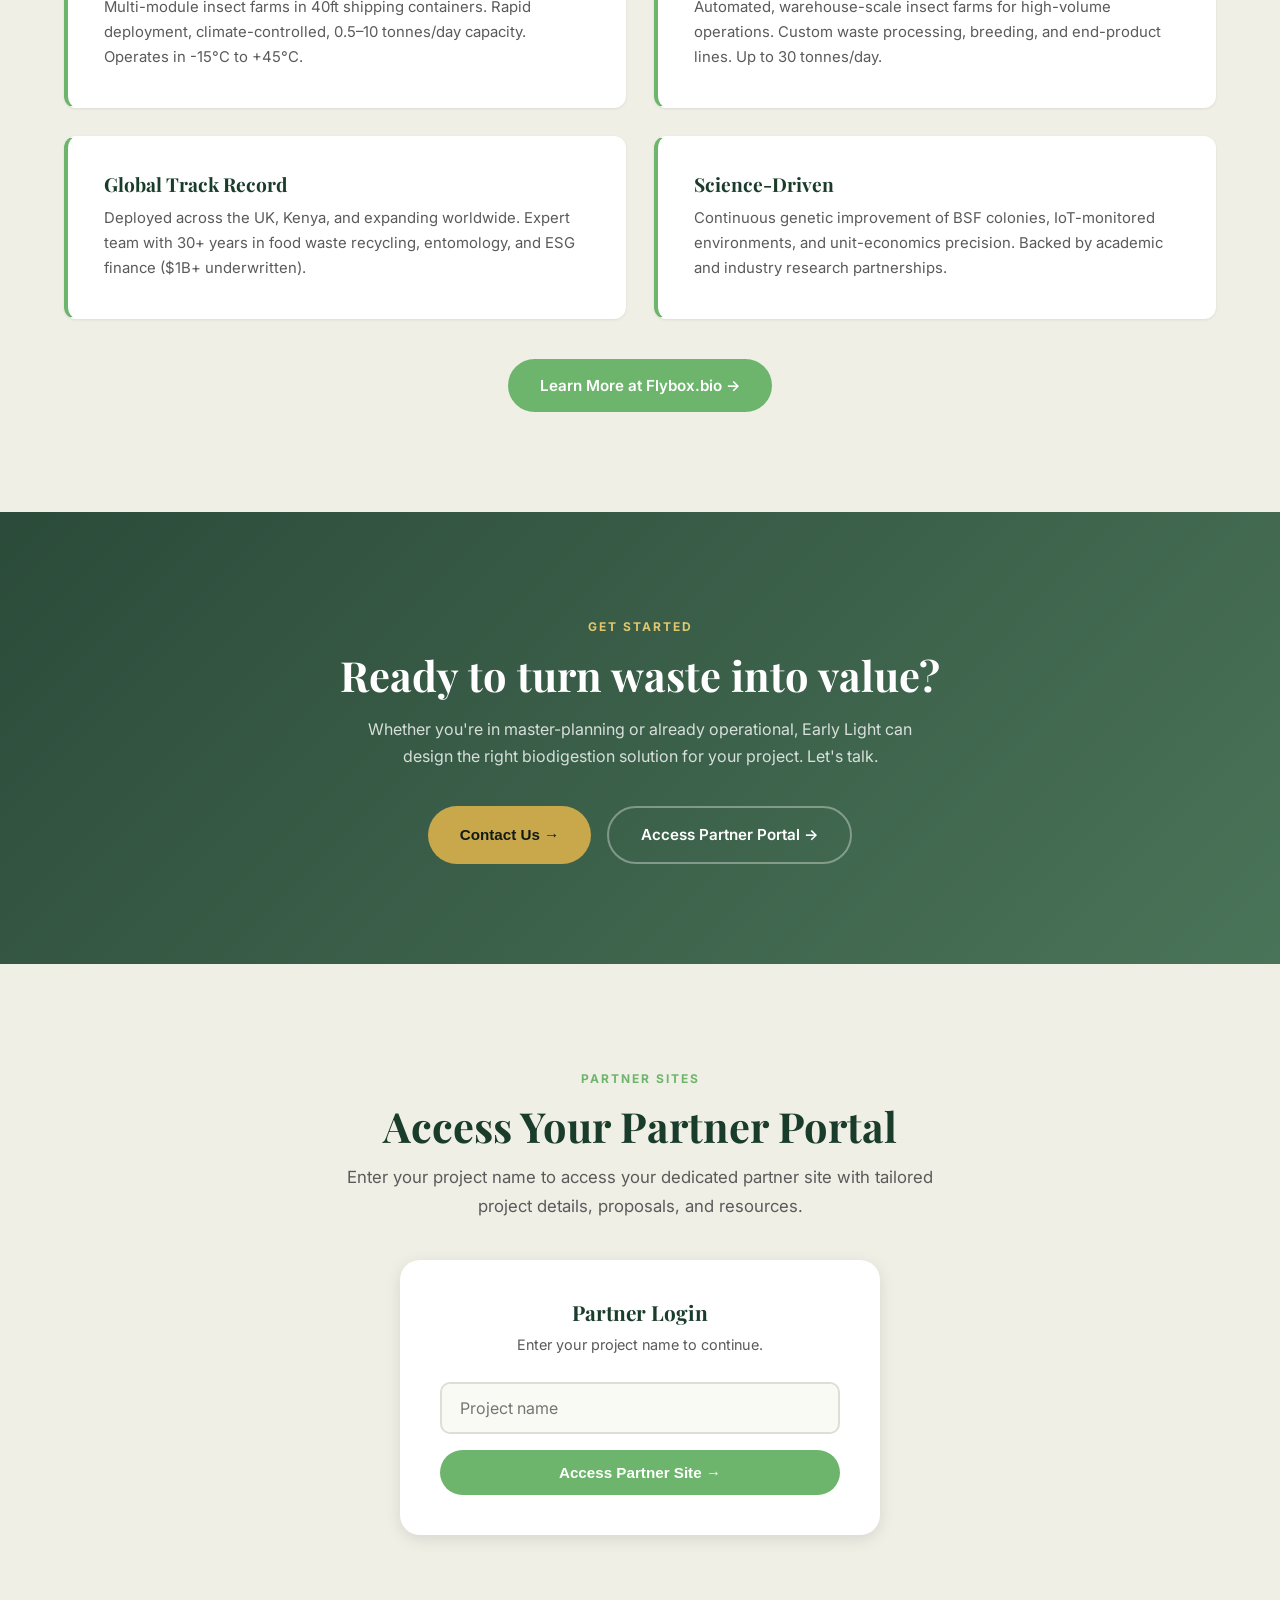
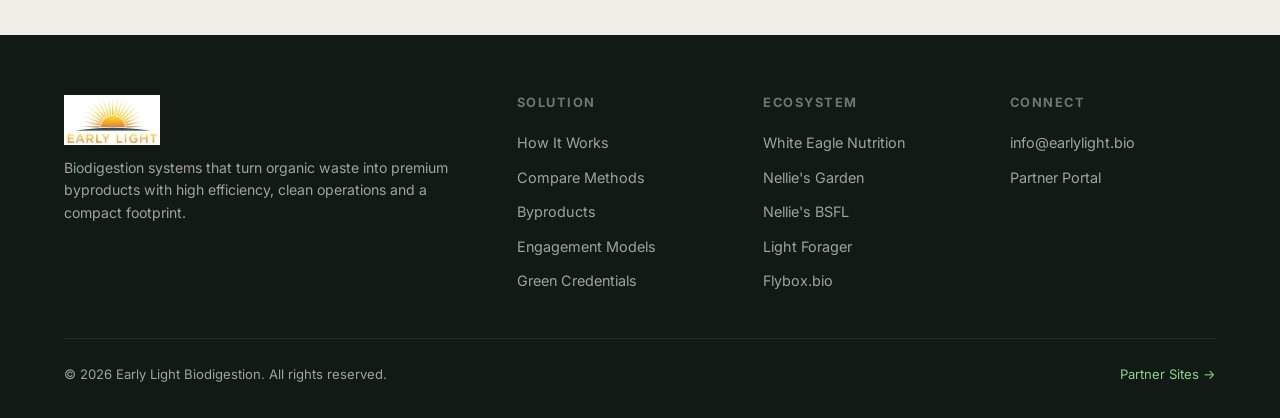
==== commit 8b29e94b: "Update solution heading and description" ====
--- a/index.html
+++ b/index.html
@@ -93,8 +93,8 @@
 <section class="solution" id="solution">
   <div class="container">
     <span class="section-label">Our Solution</span>
-    <h2 class="section-heading">Modular biodigestion that pays for itself.</h2>
-    <p class="section-sub">Powered by Flybox.bio's proven Insect Waste Management&trade; technology and operated by our team, Early Light's turnkey biodigestion systems convert your organic waste on-site — rapidly, quietly, and profitably.</p>
+    <h2 class="section-heading">Scaled biodigestion that pays for itself.</h2>
+    <p class="section-sub">Designed with our partner, Flybox.bio's proven Insect Waste Management&trade; technology and operated by our team, Early Light's turnkey biodigestion systems convert your organic waste on-site — rapidly, quietly, and profitably.</p>
     <div class="solution-intro" style="grid-template-columns:1fr;">
       <div class="solution-features" style="display:grid; grid-template-columns: repeat(auto-fit, minmax(300px,1fr)); gap:24px;">
         <div class="solution-feature">
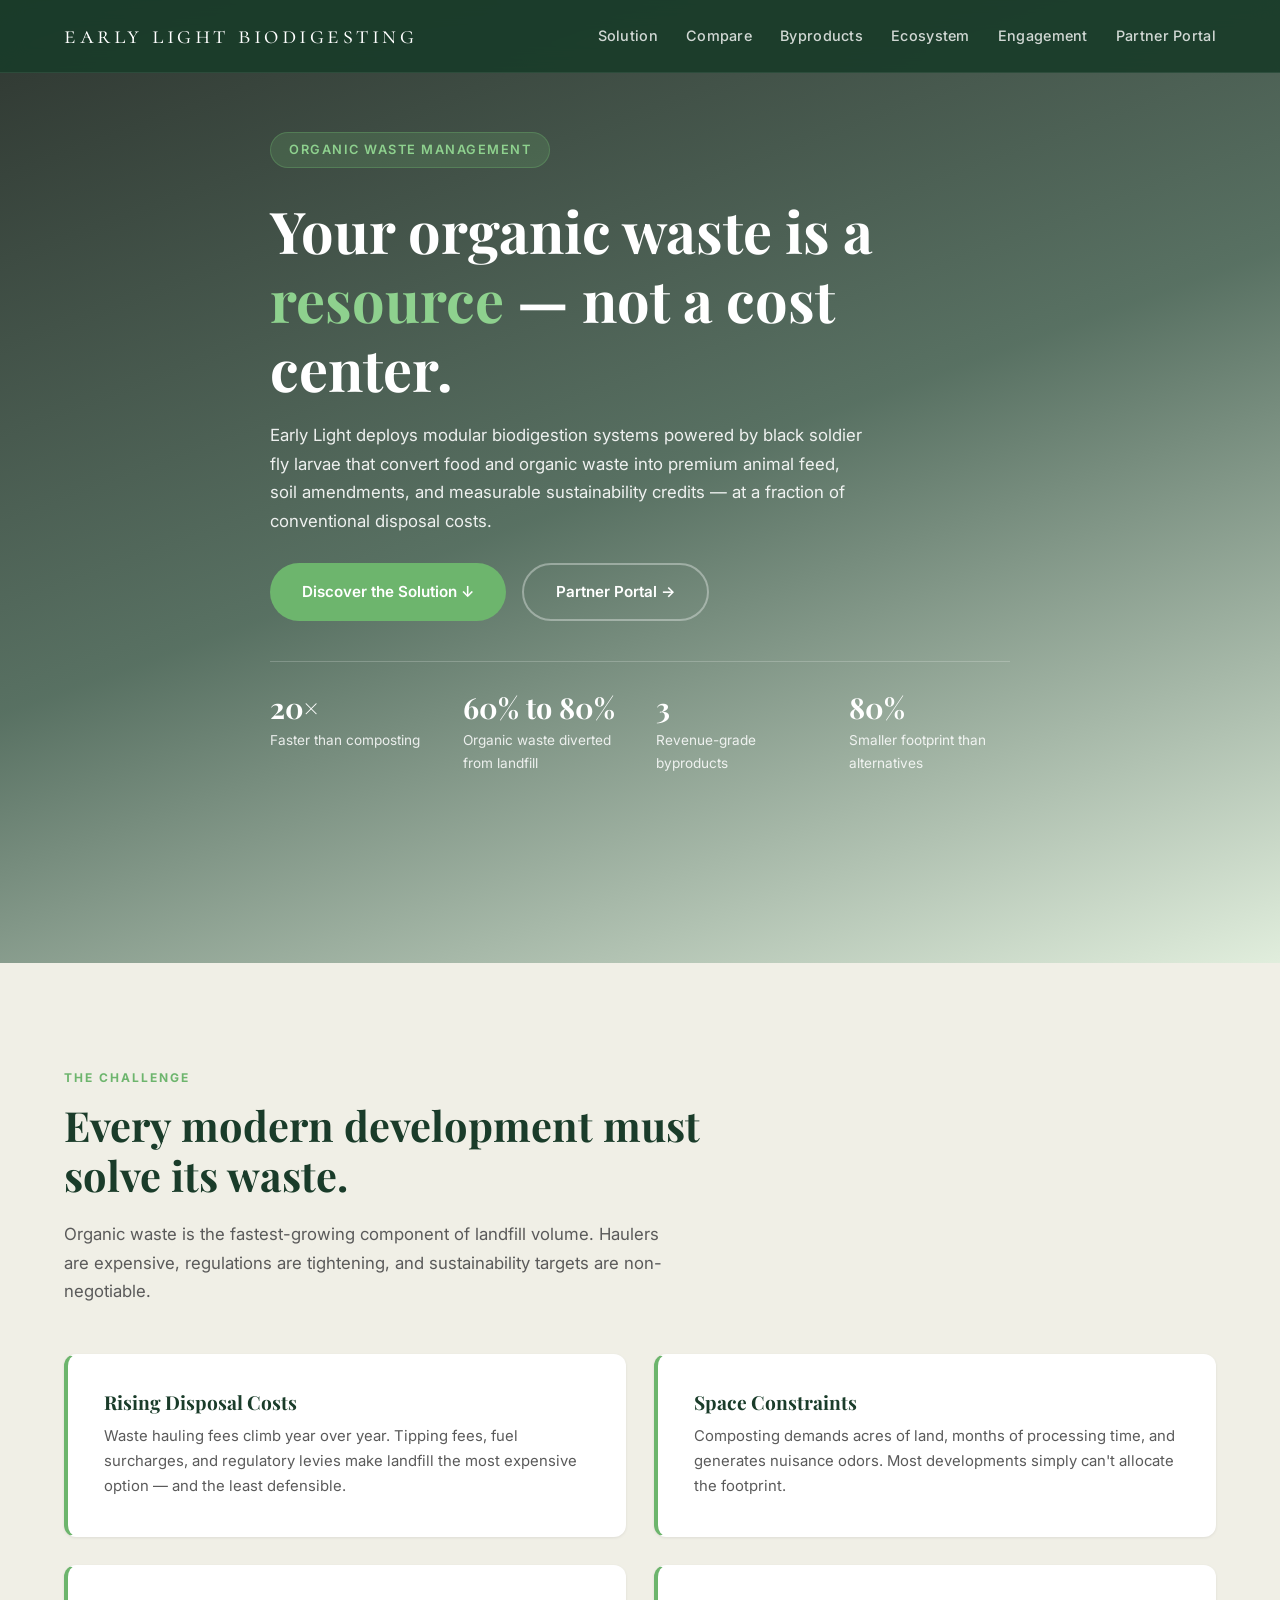
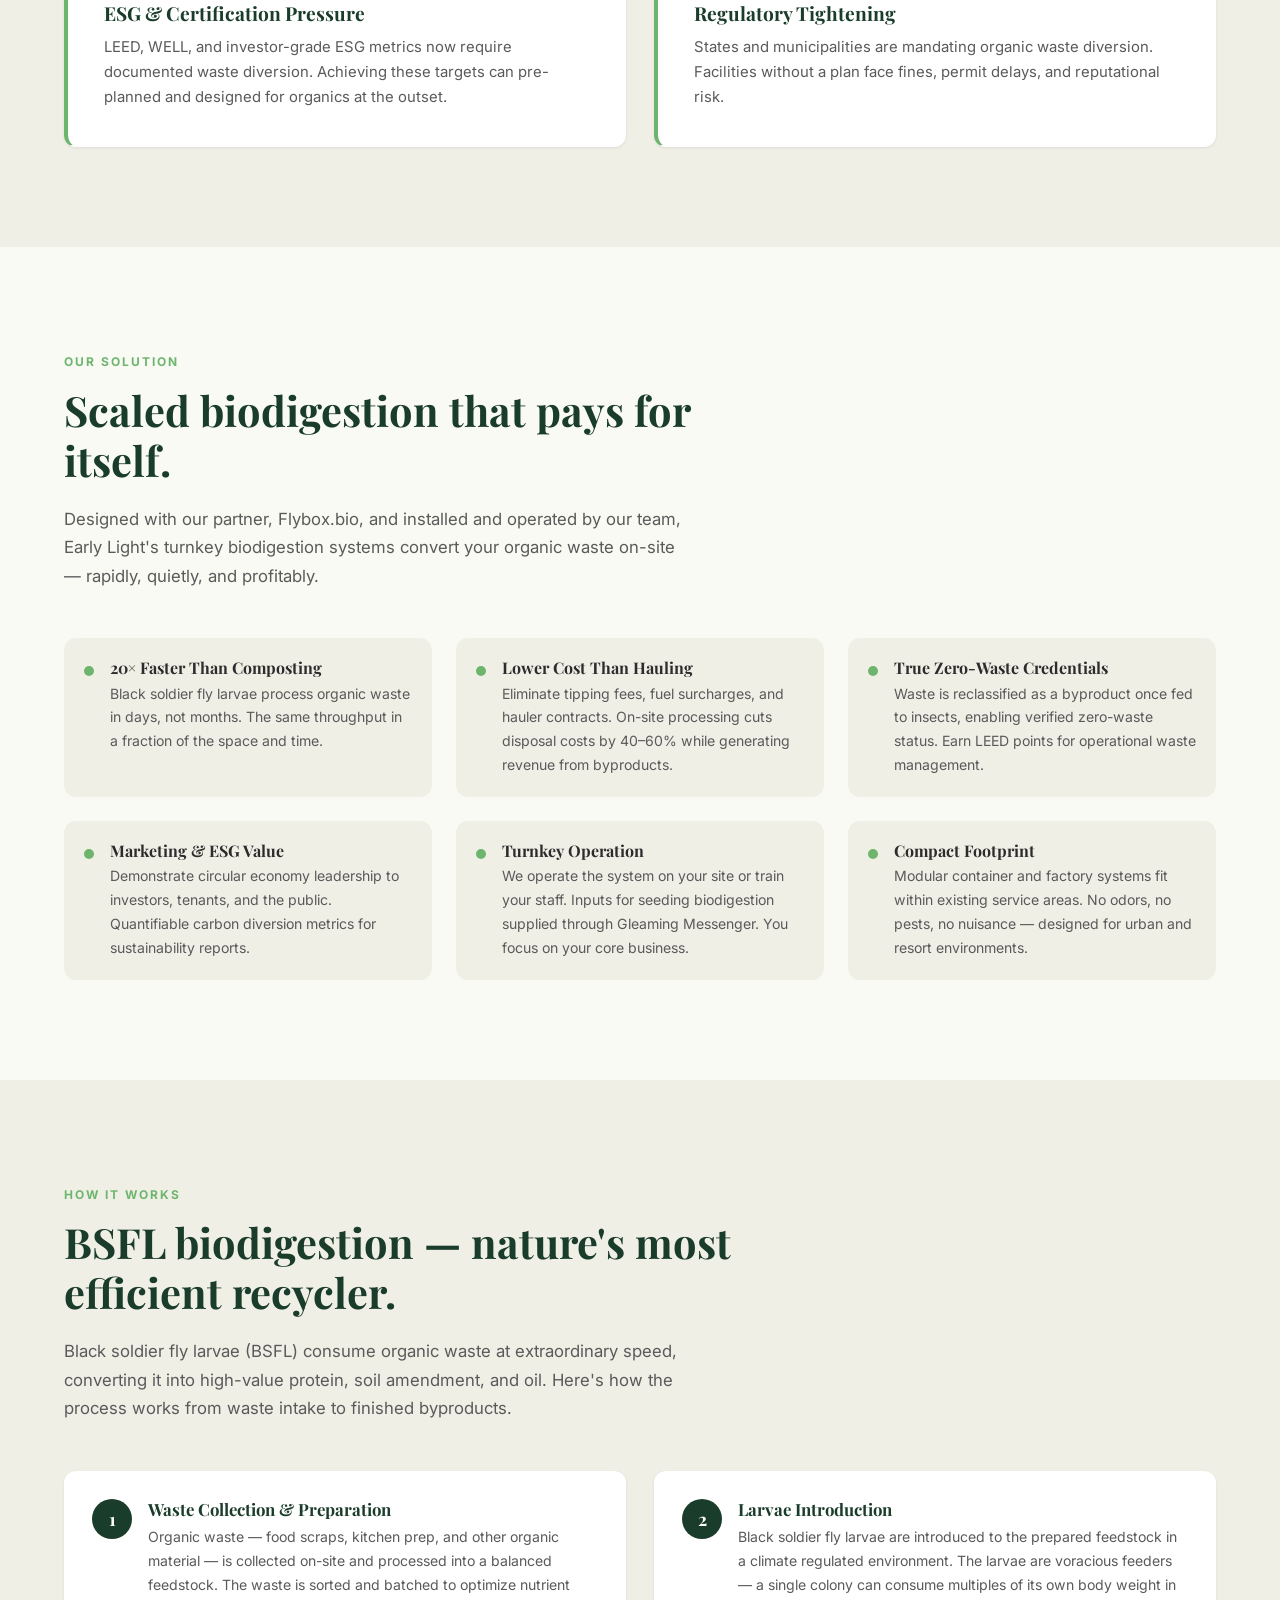
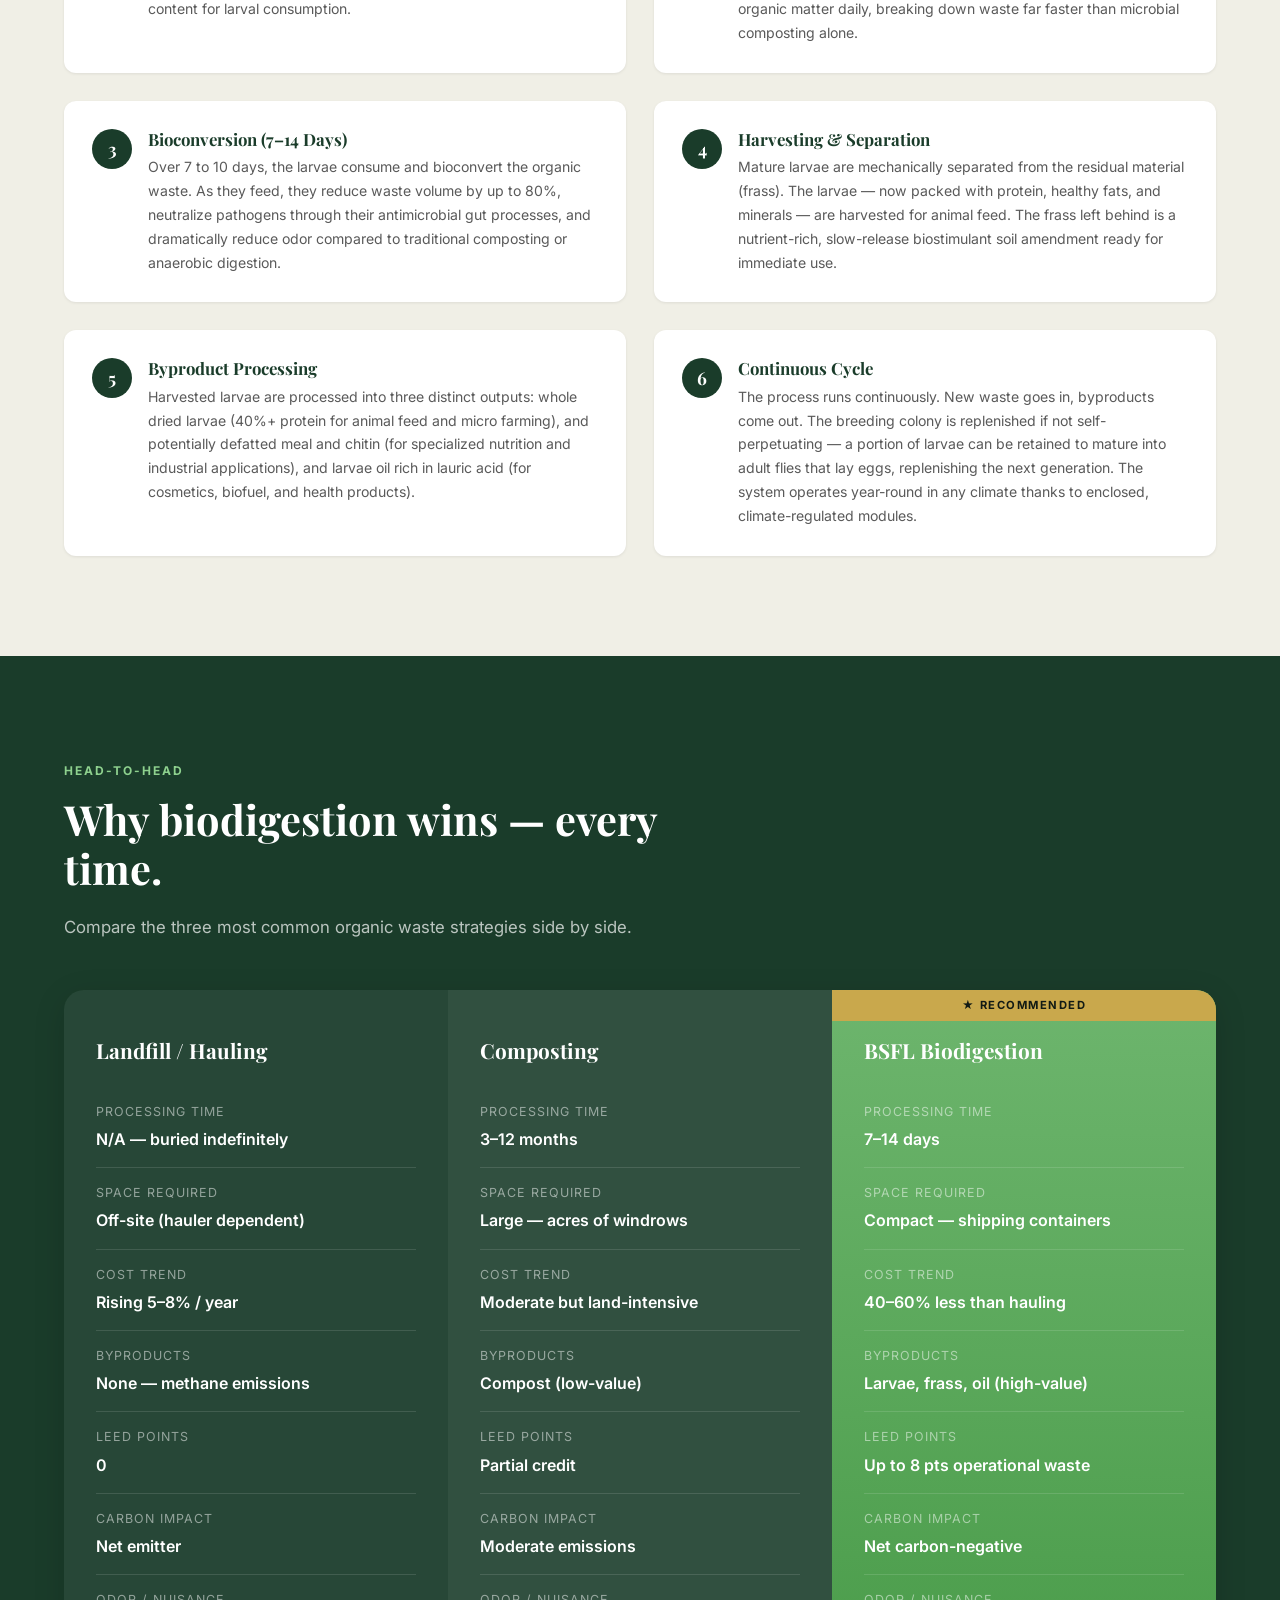
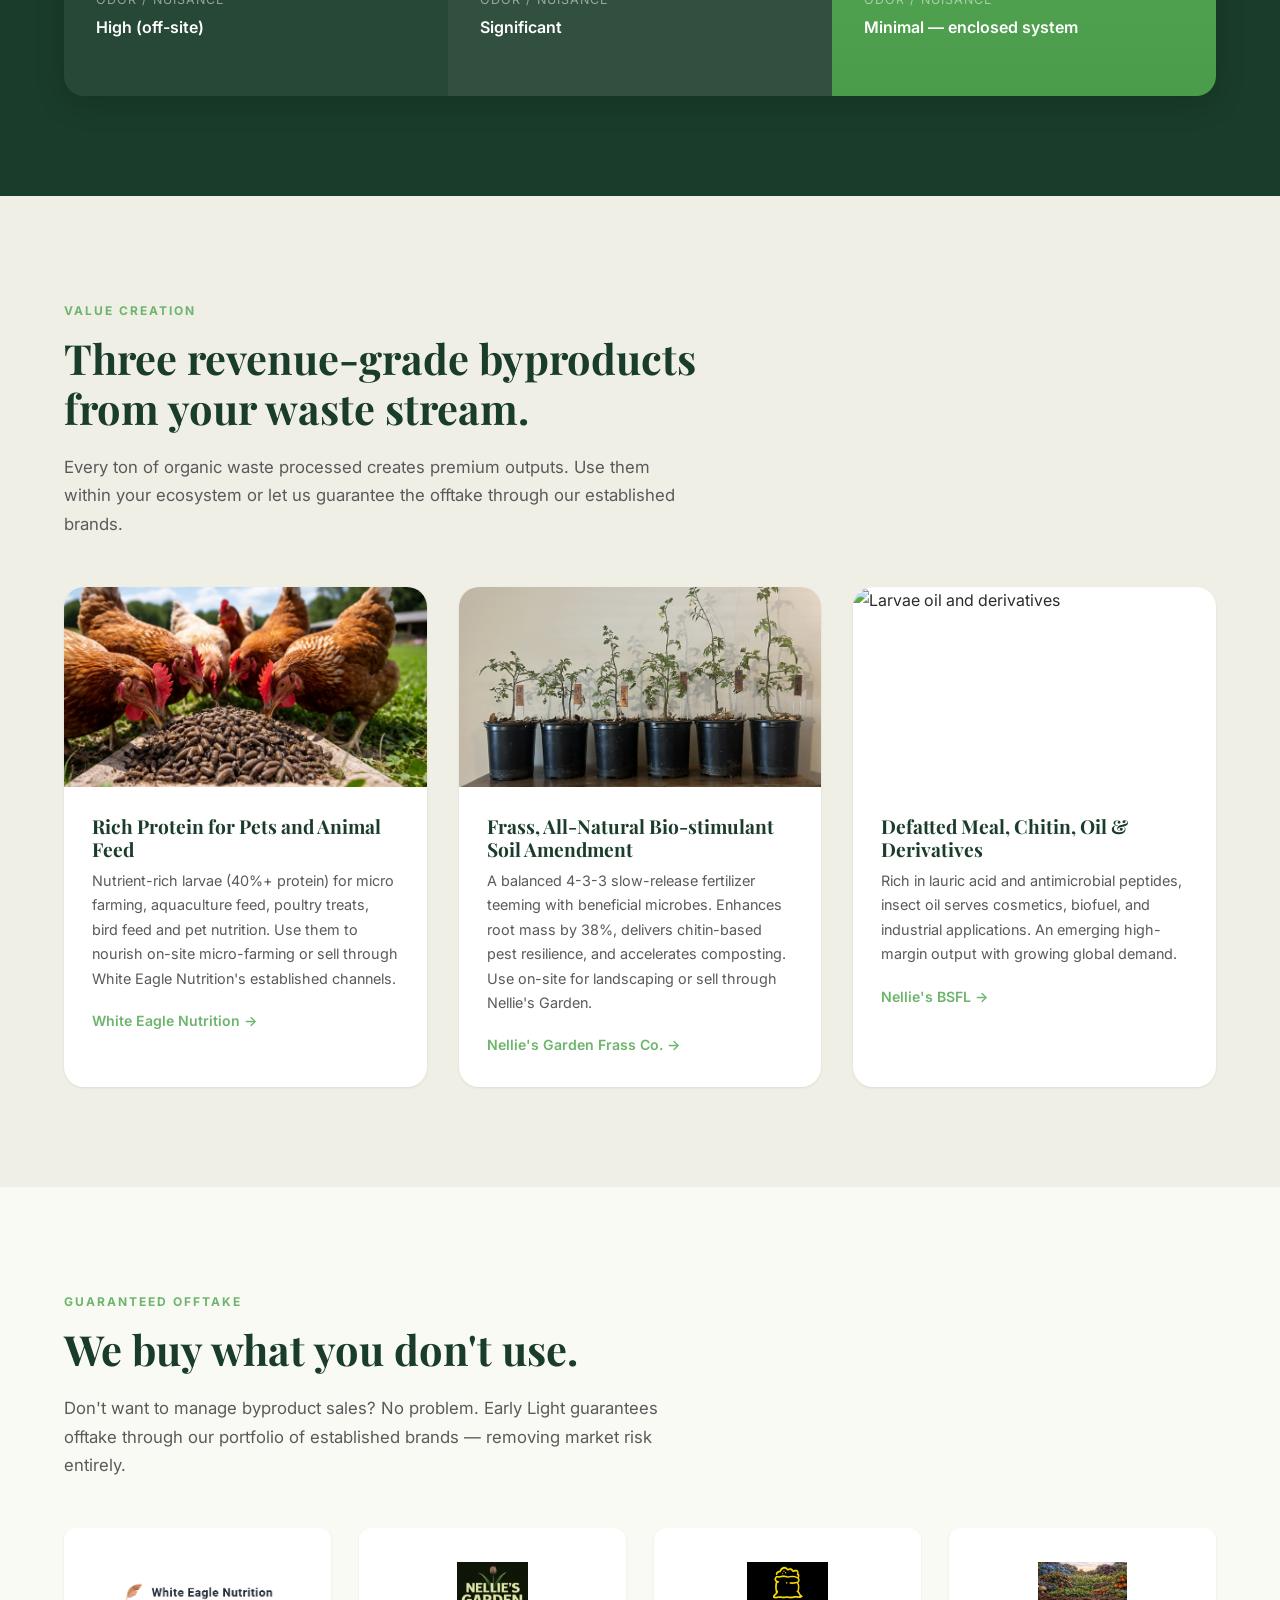
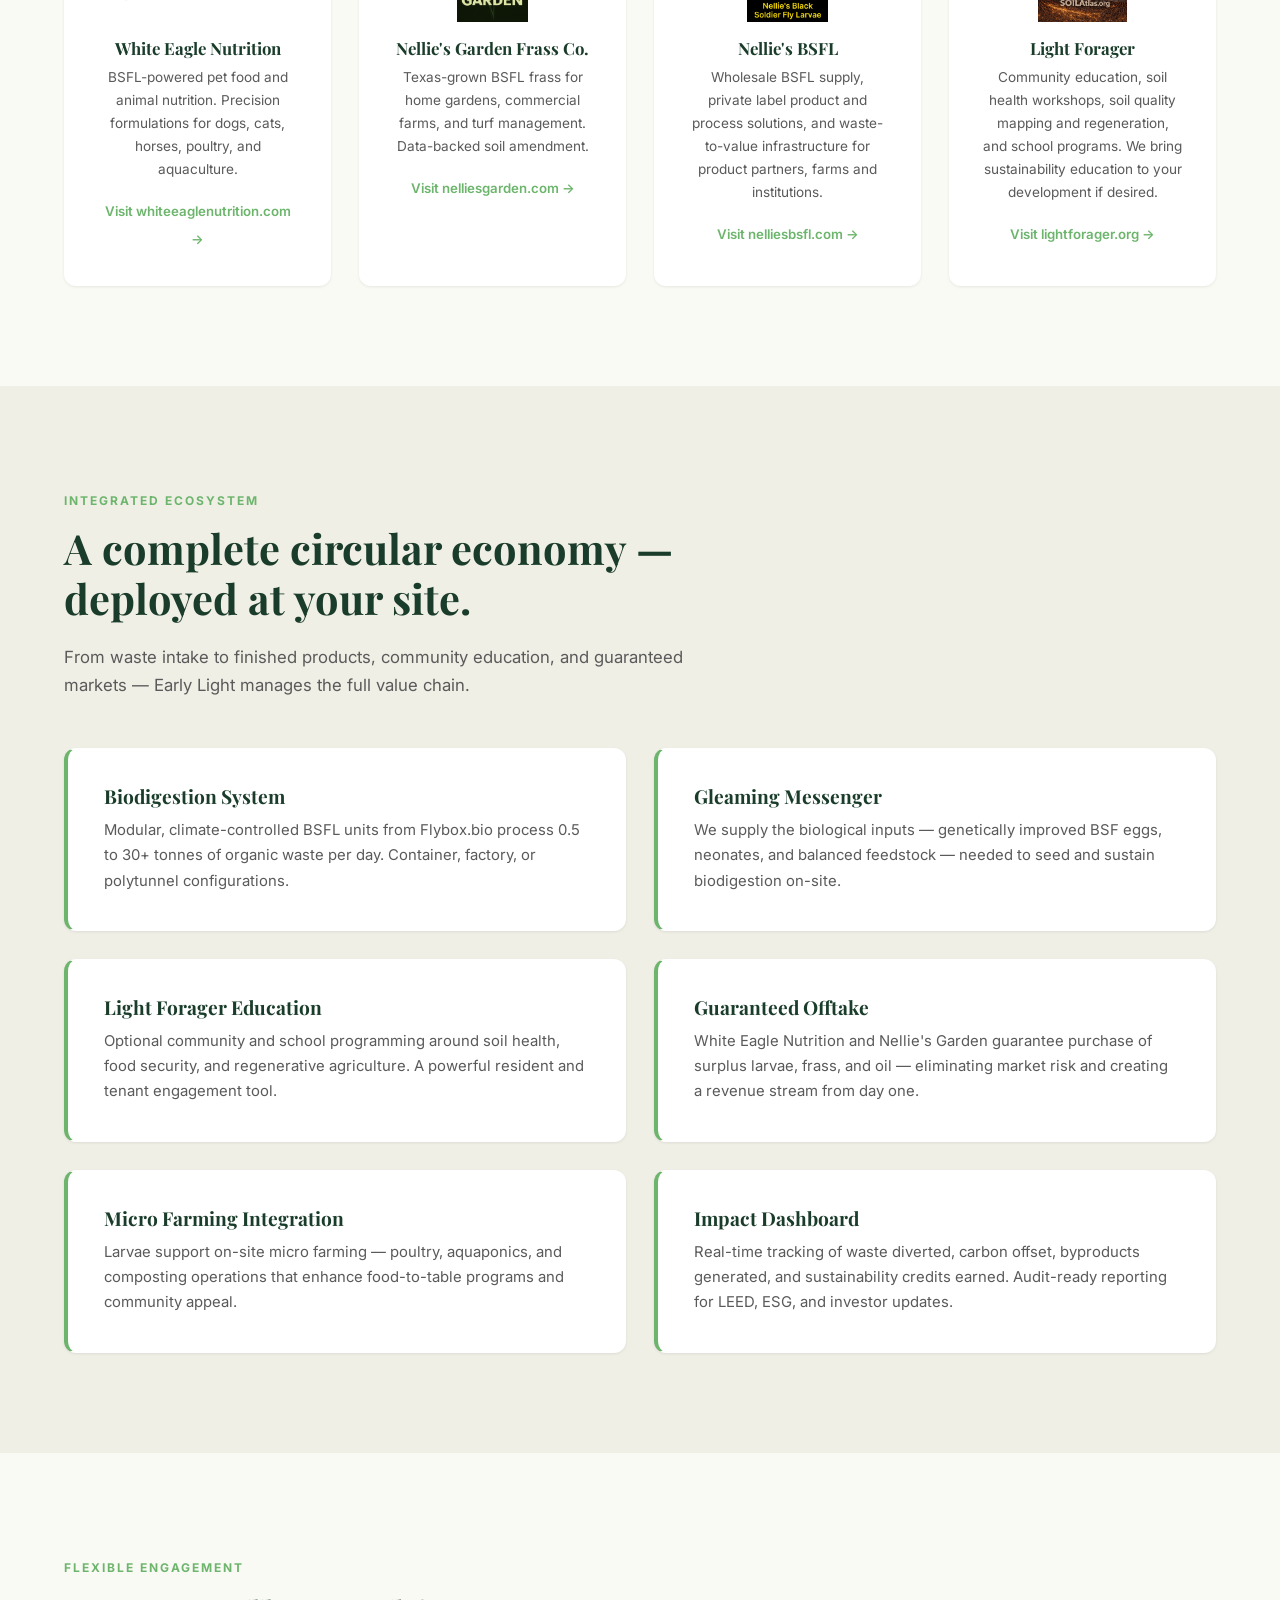
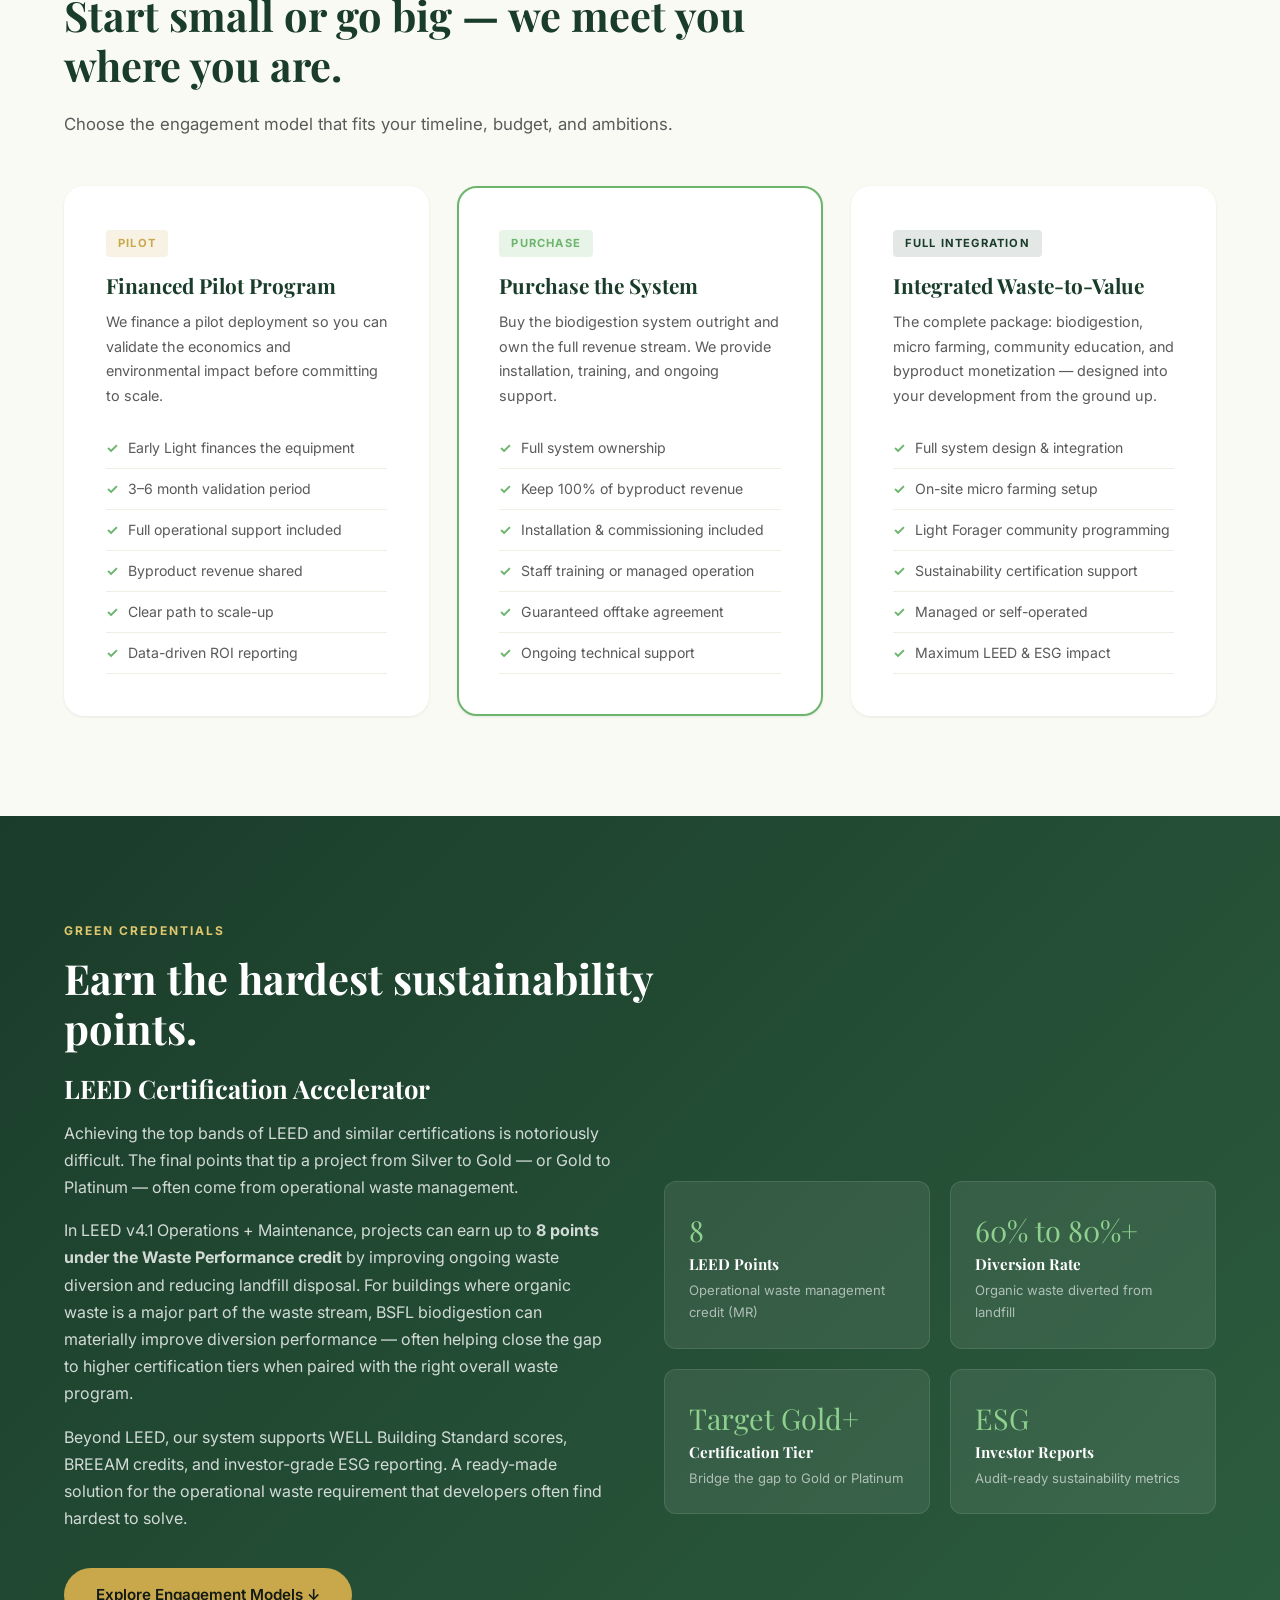
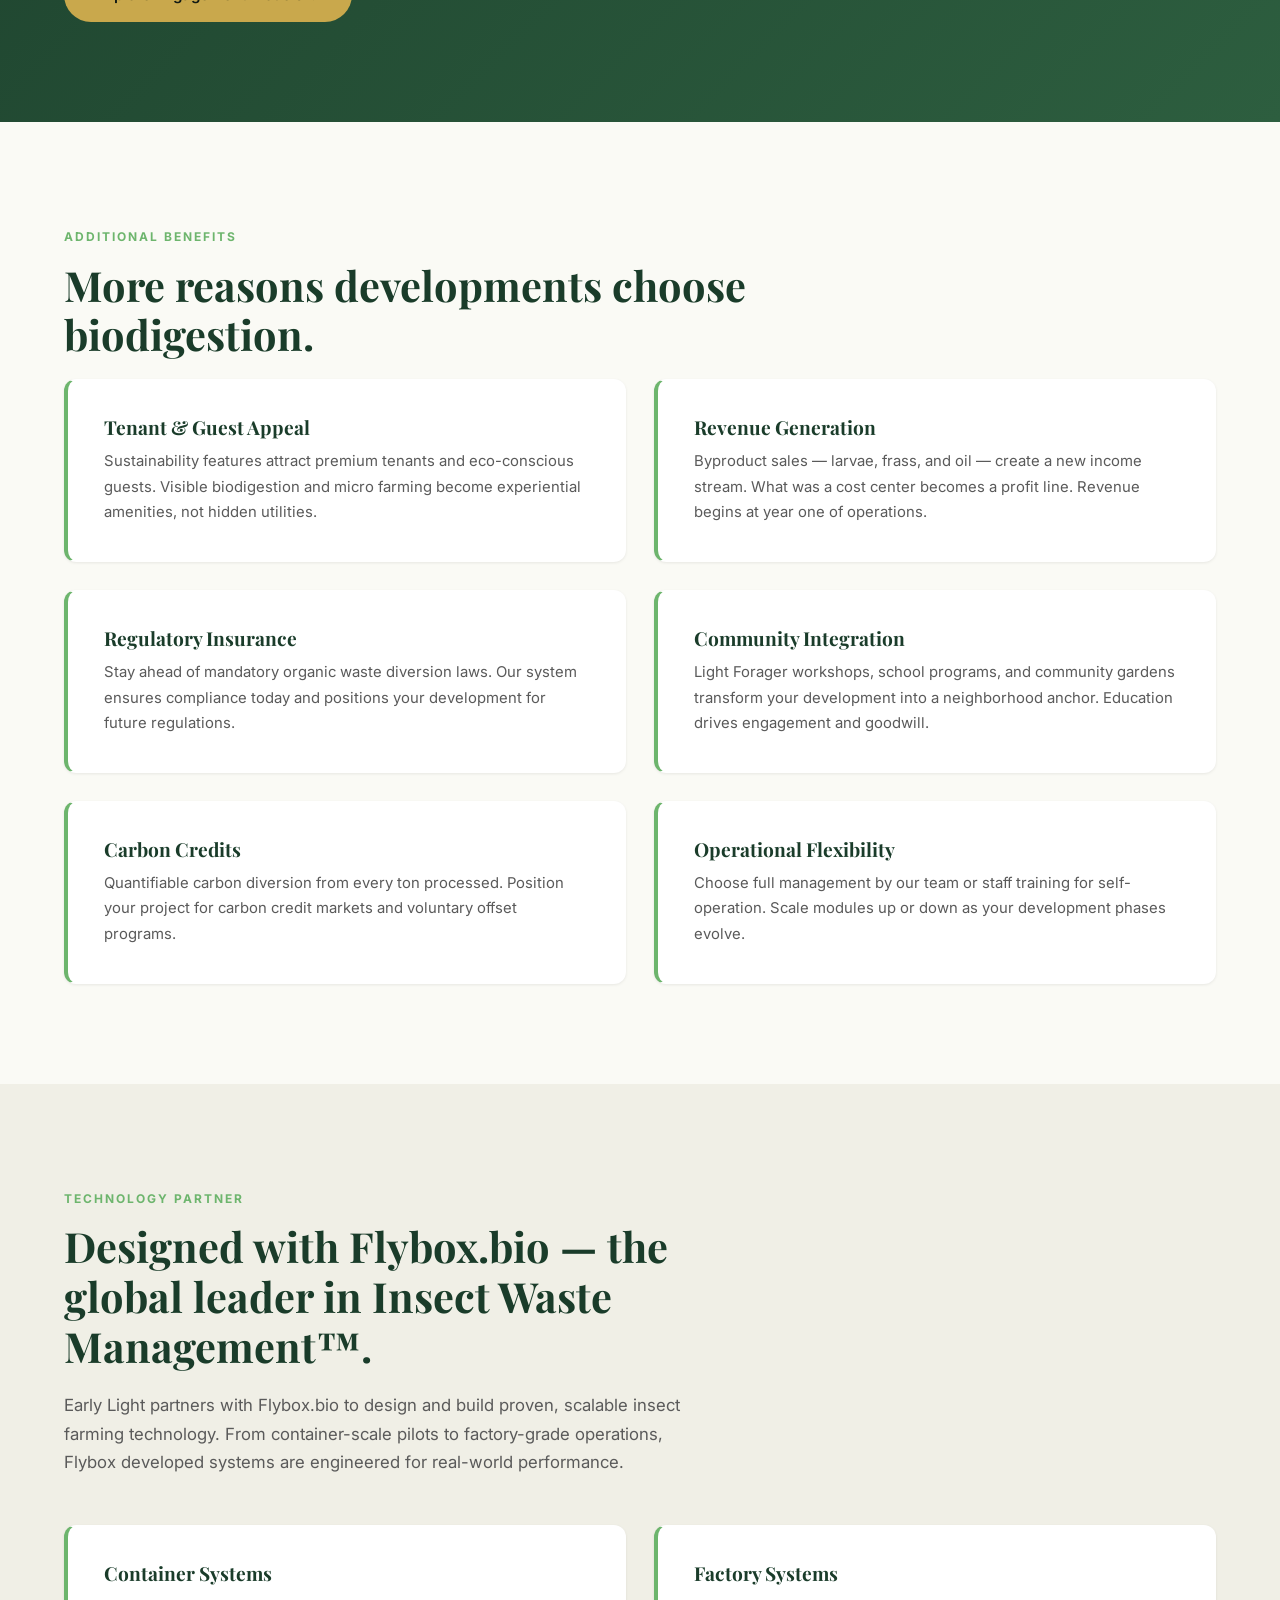
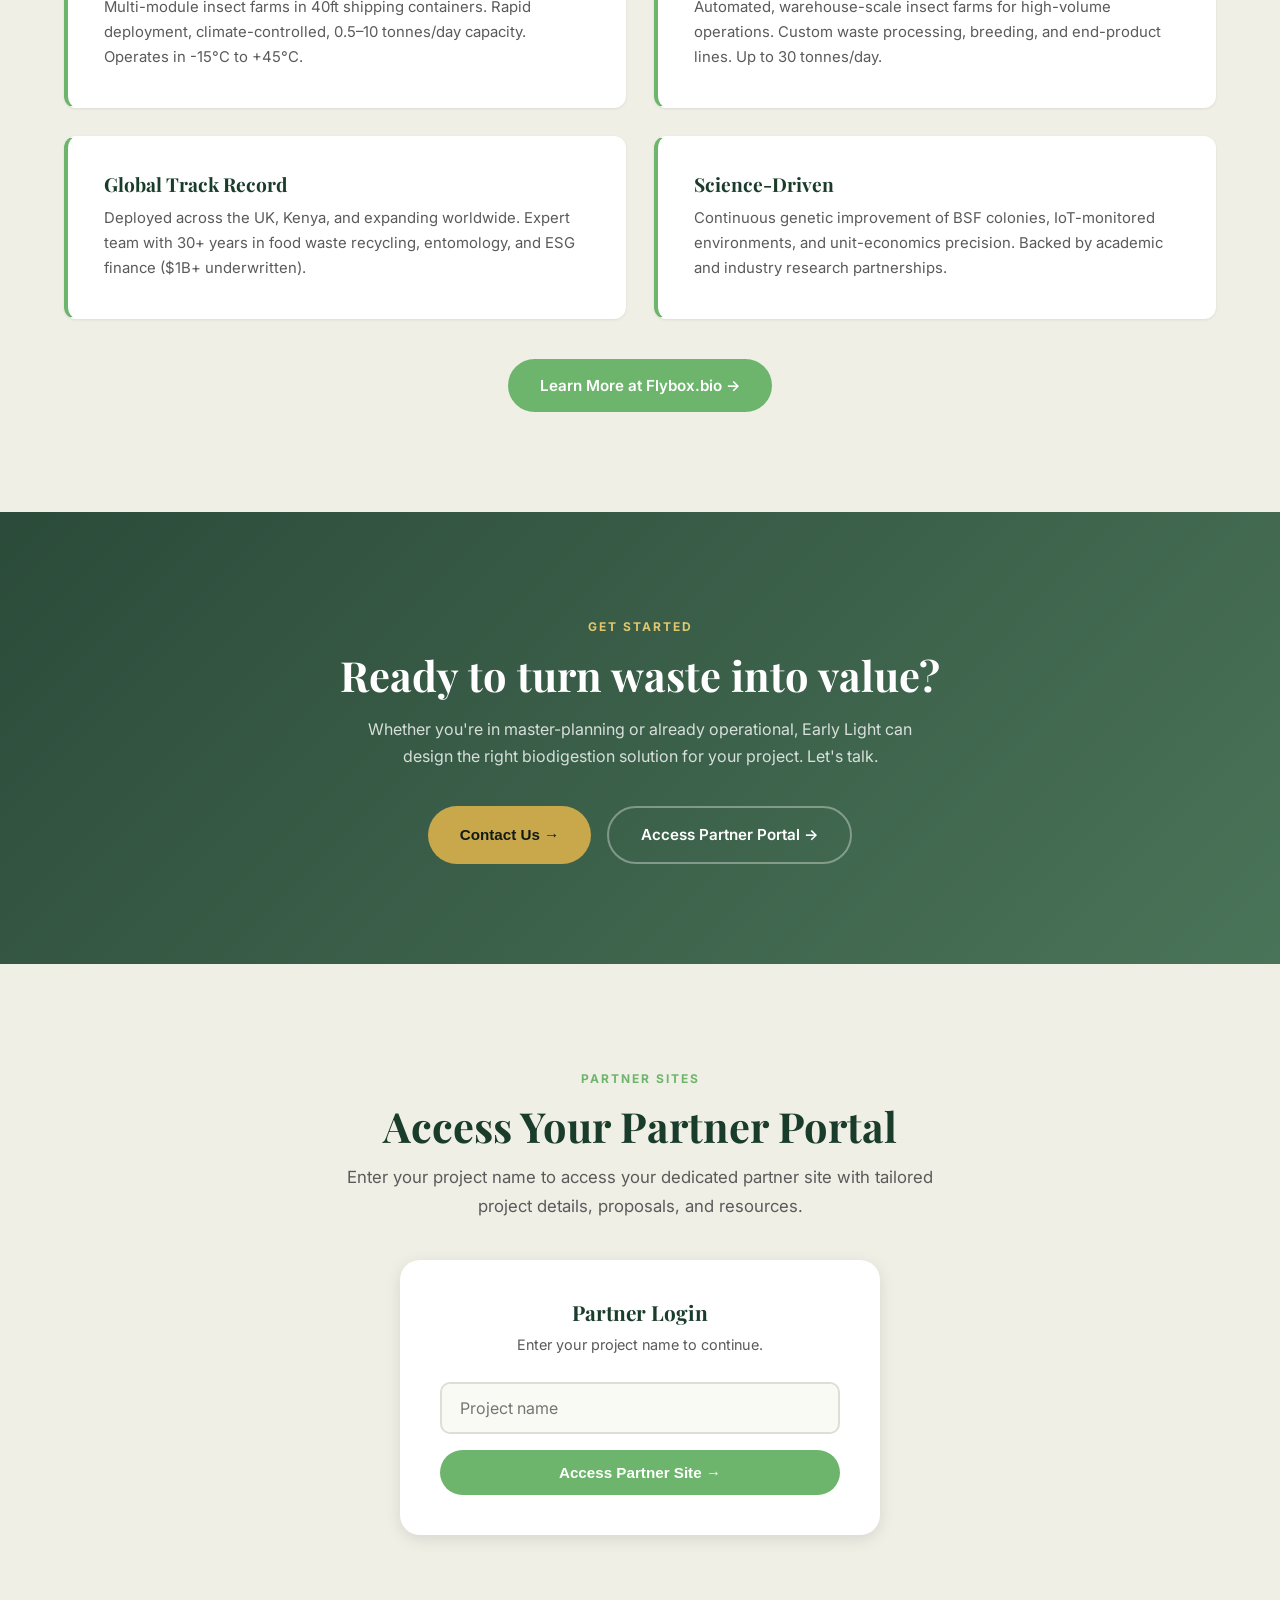
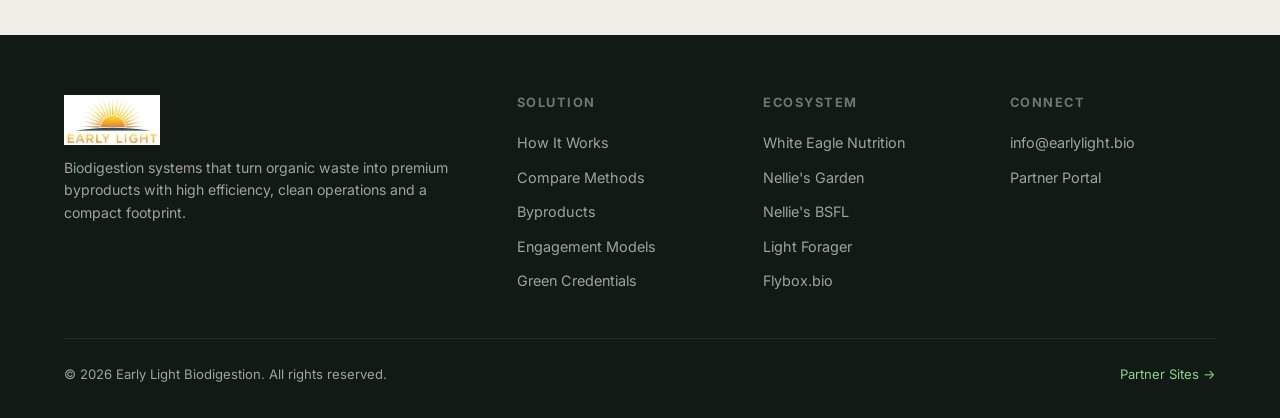
==== commit 4702e741: "Fix typo in section-sub paragraph" ====
--- a/index.html
+++ b/index.html
@@ -94,7 +94,7 @@
   <div class="container">
     <span class="section-label">Our Solution</span>
     <h2 class="section-heading">Scaled biodigestion that pays for itself.</h2>
-    <p class="section-sub">Designed with our partner, Flybox.bio's proven Insect Waste Management&trade; technology and operated by our team, Early Light's turnkey biodigestion systems convert your organic waste on-site — rapidly, quietly, and profitably.</p>
+    <p class="section-sub">Designed with our partner, Flybox.bio, and installed and operated by our team, Early Light's turnkey biodigestion systems convert your organic waste on-site — rapidly, quietly, and profitably.</p>
     <div class="solution-intro" style="grid-template-columns:1fr;">
       <div class="solution-features" style="display:grid; grid-template-columns: repeat(auto-fit, minmax(300px,1fr)); gap:24px;">
         <div class="solution-feature">
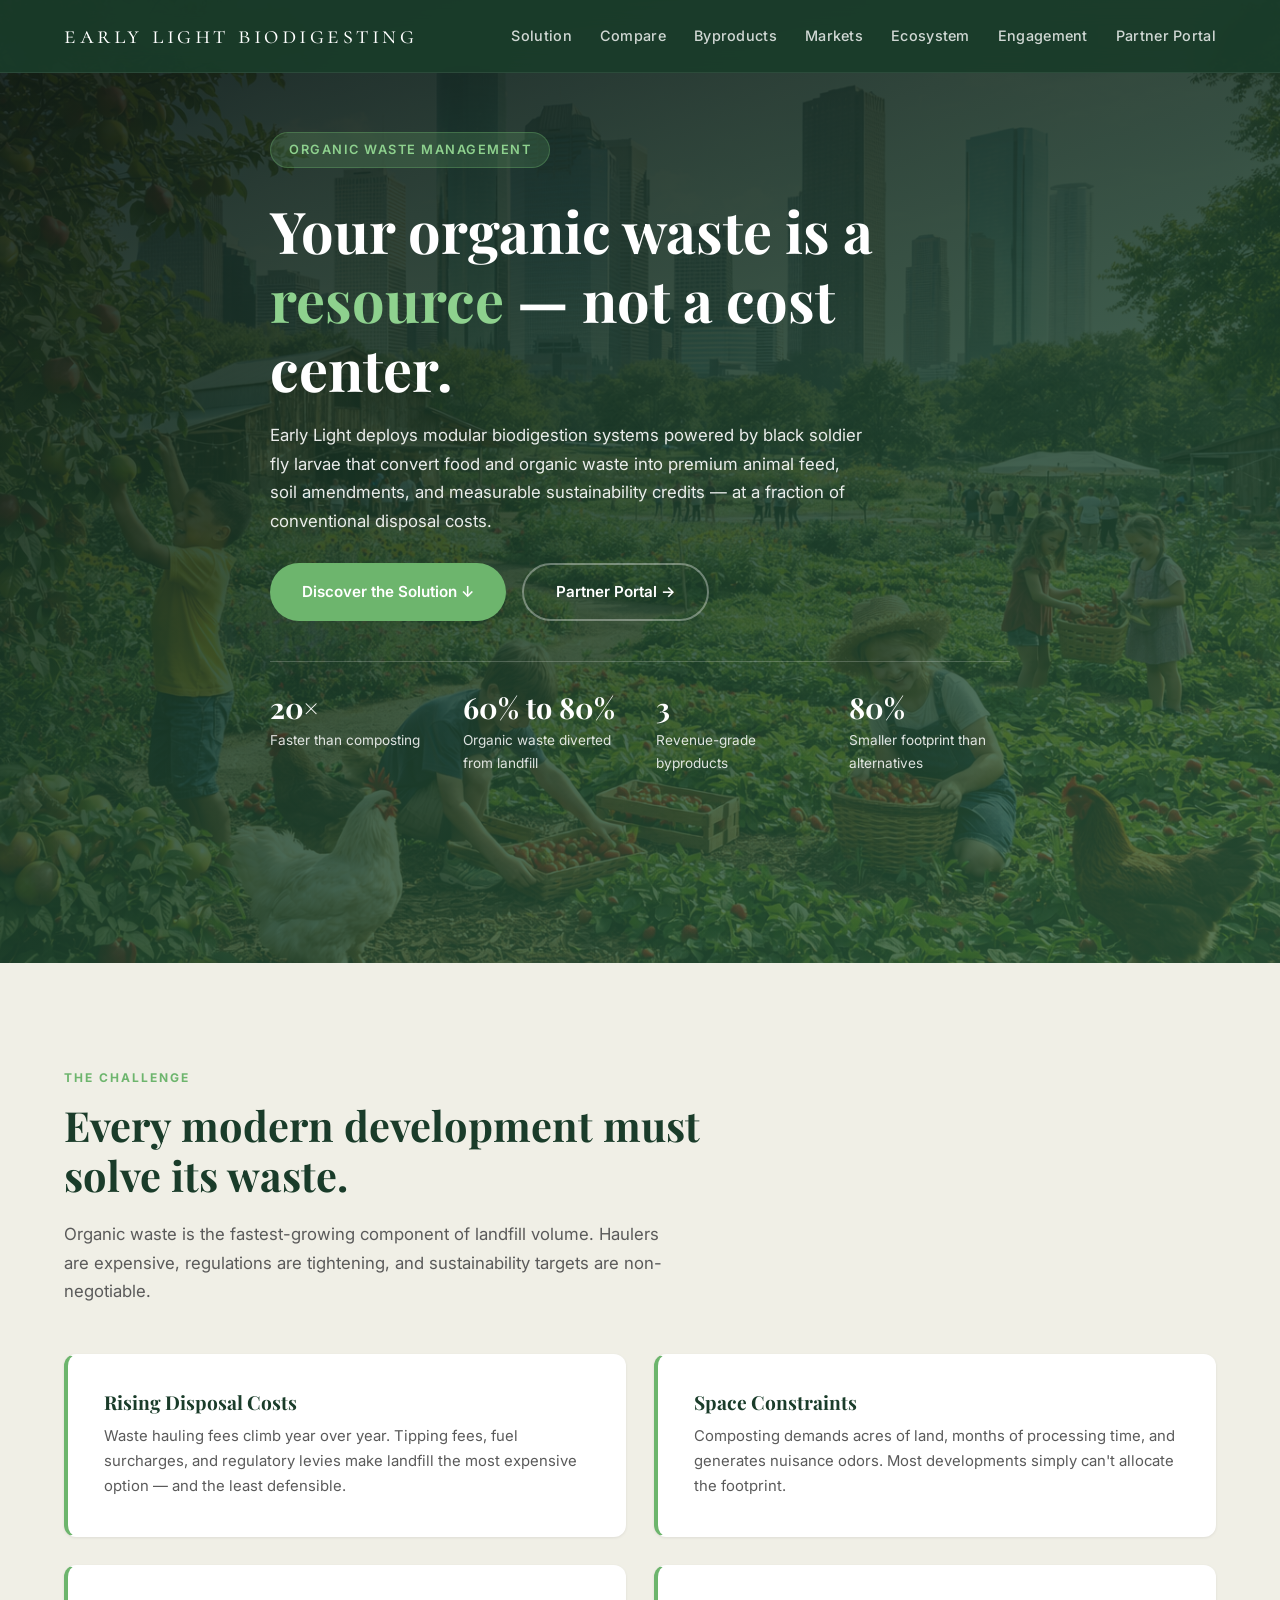
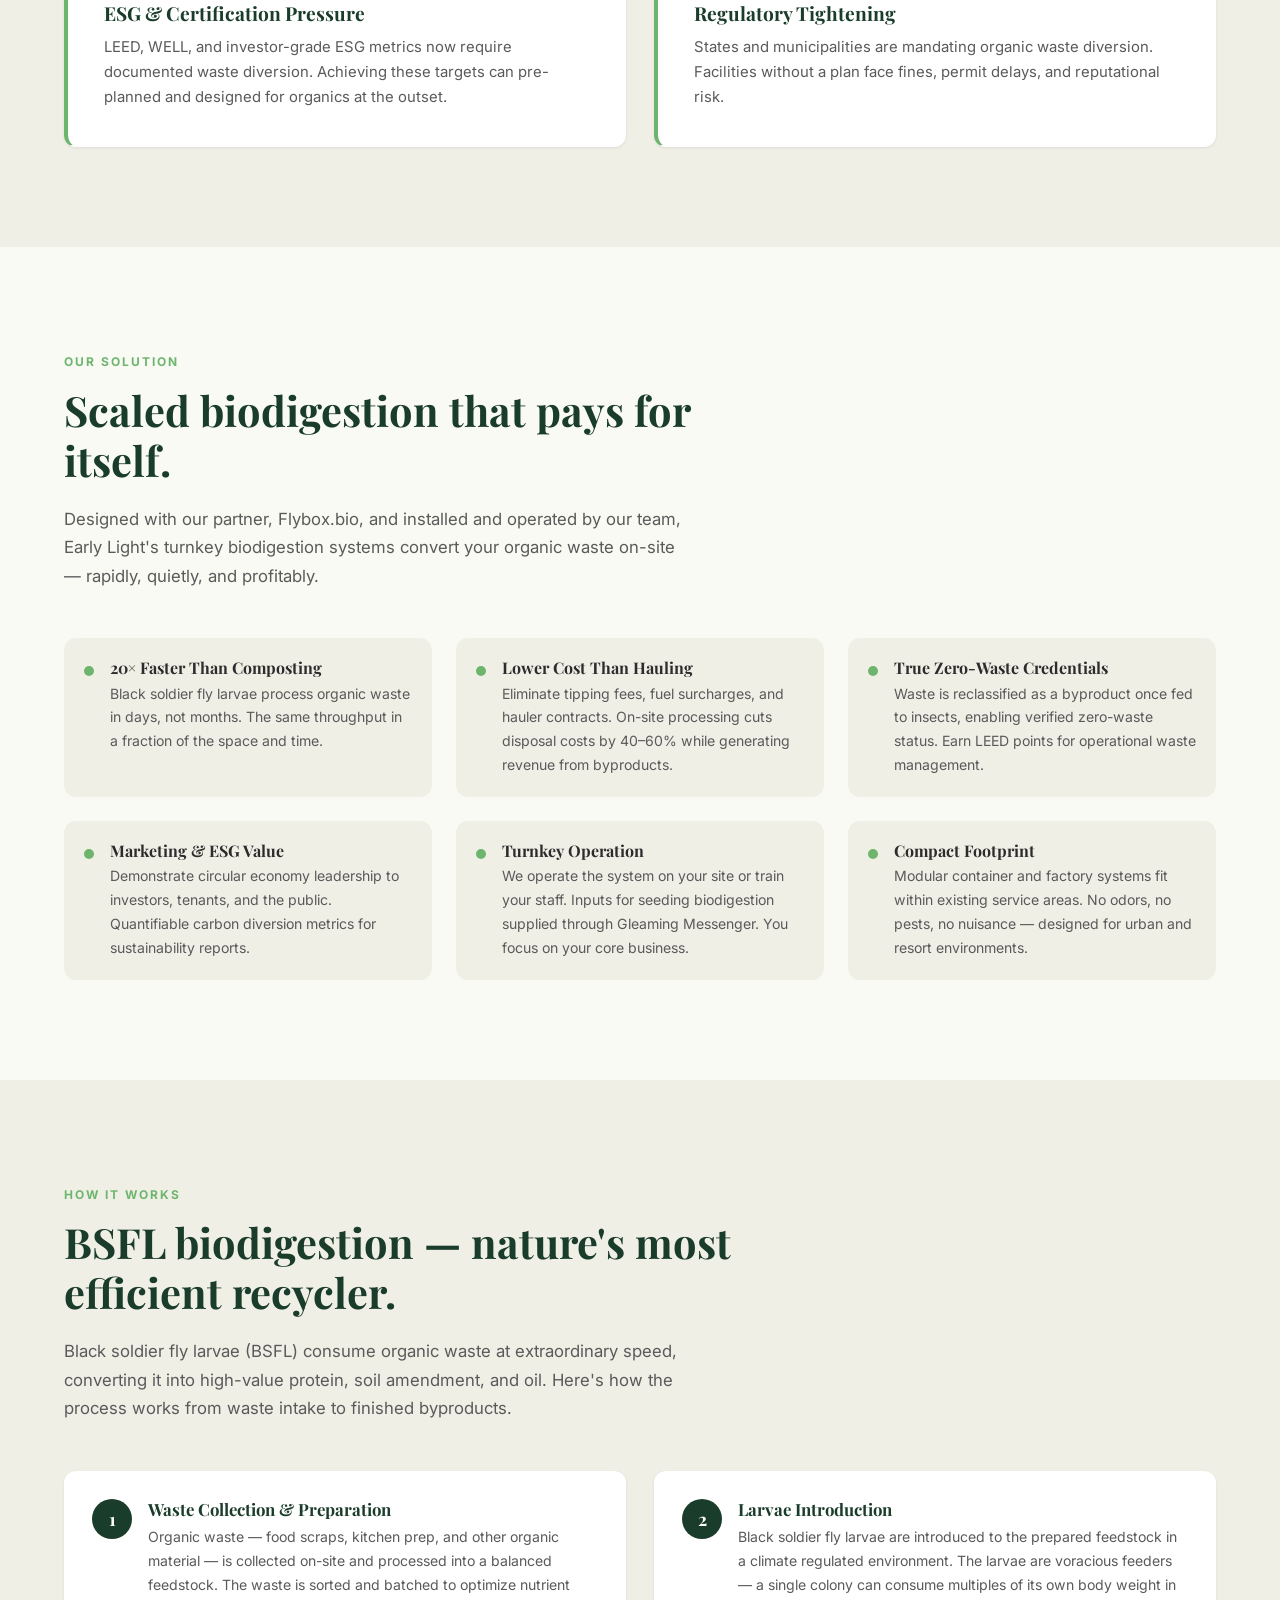
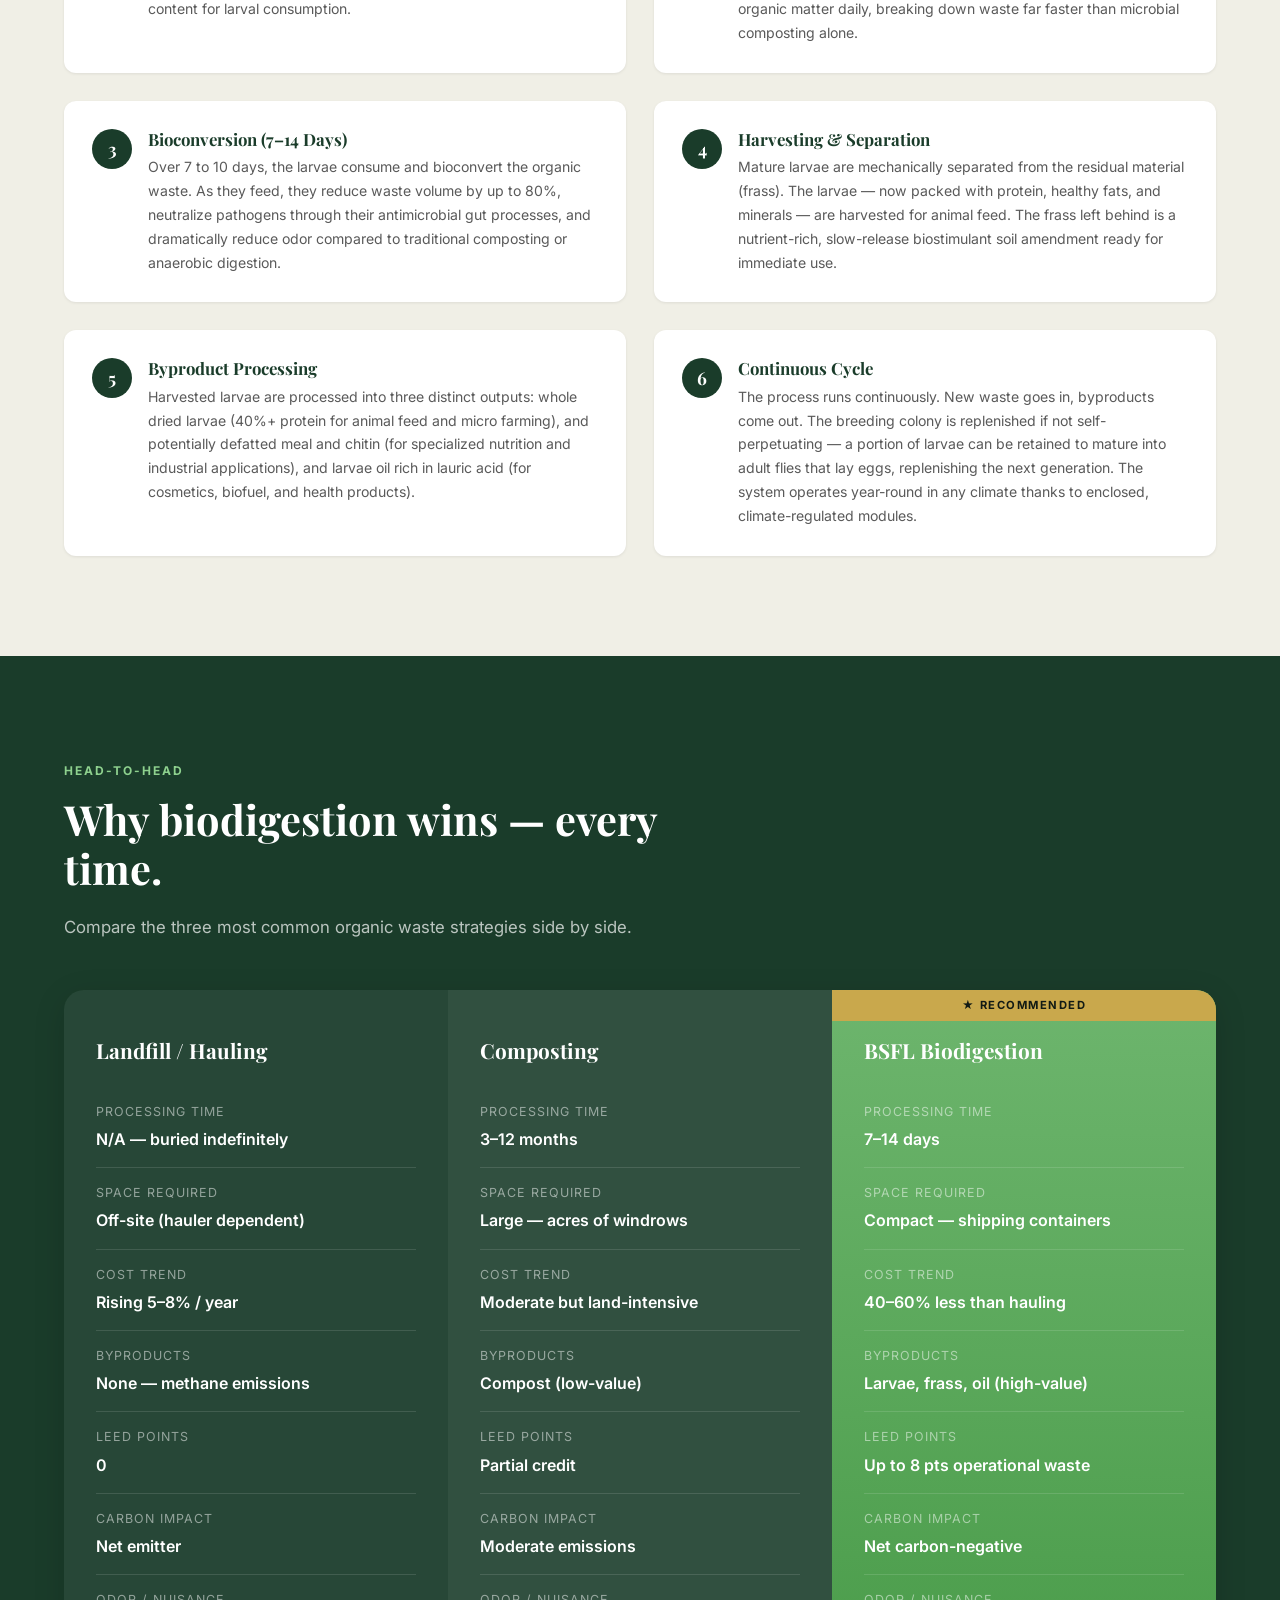
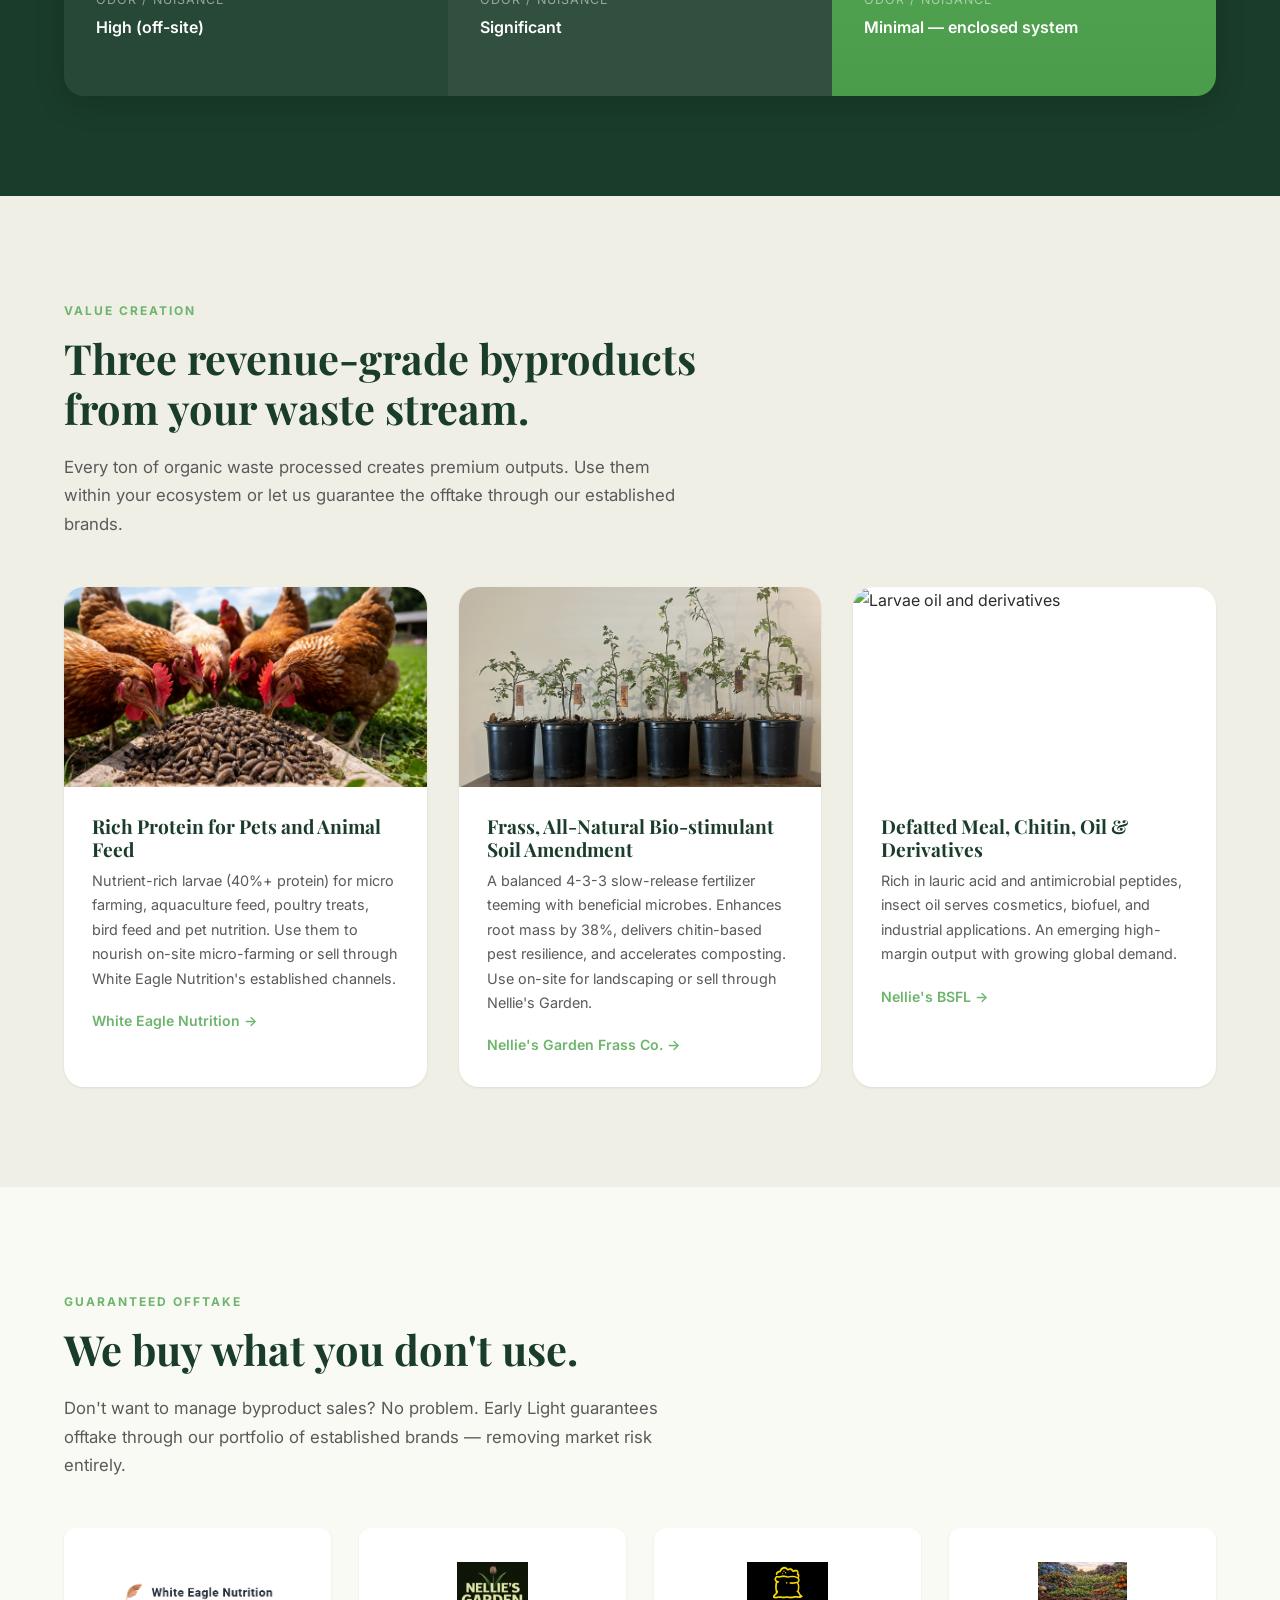
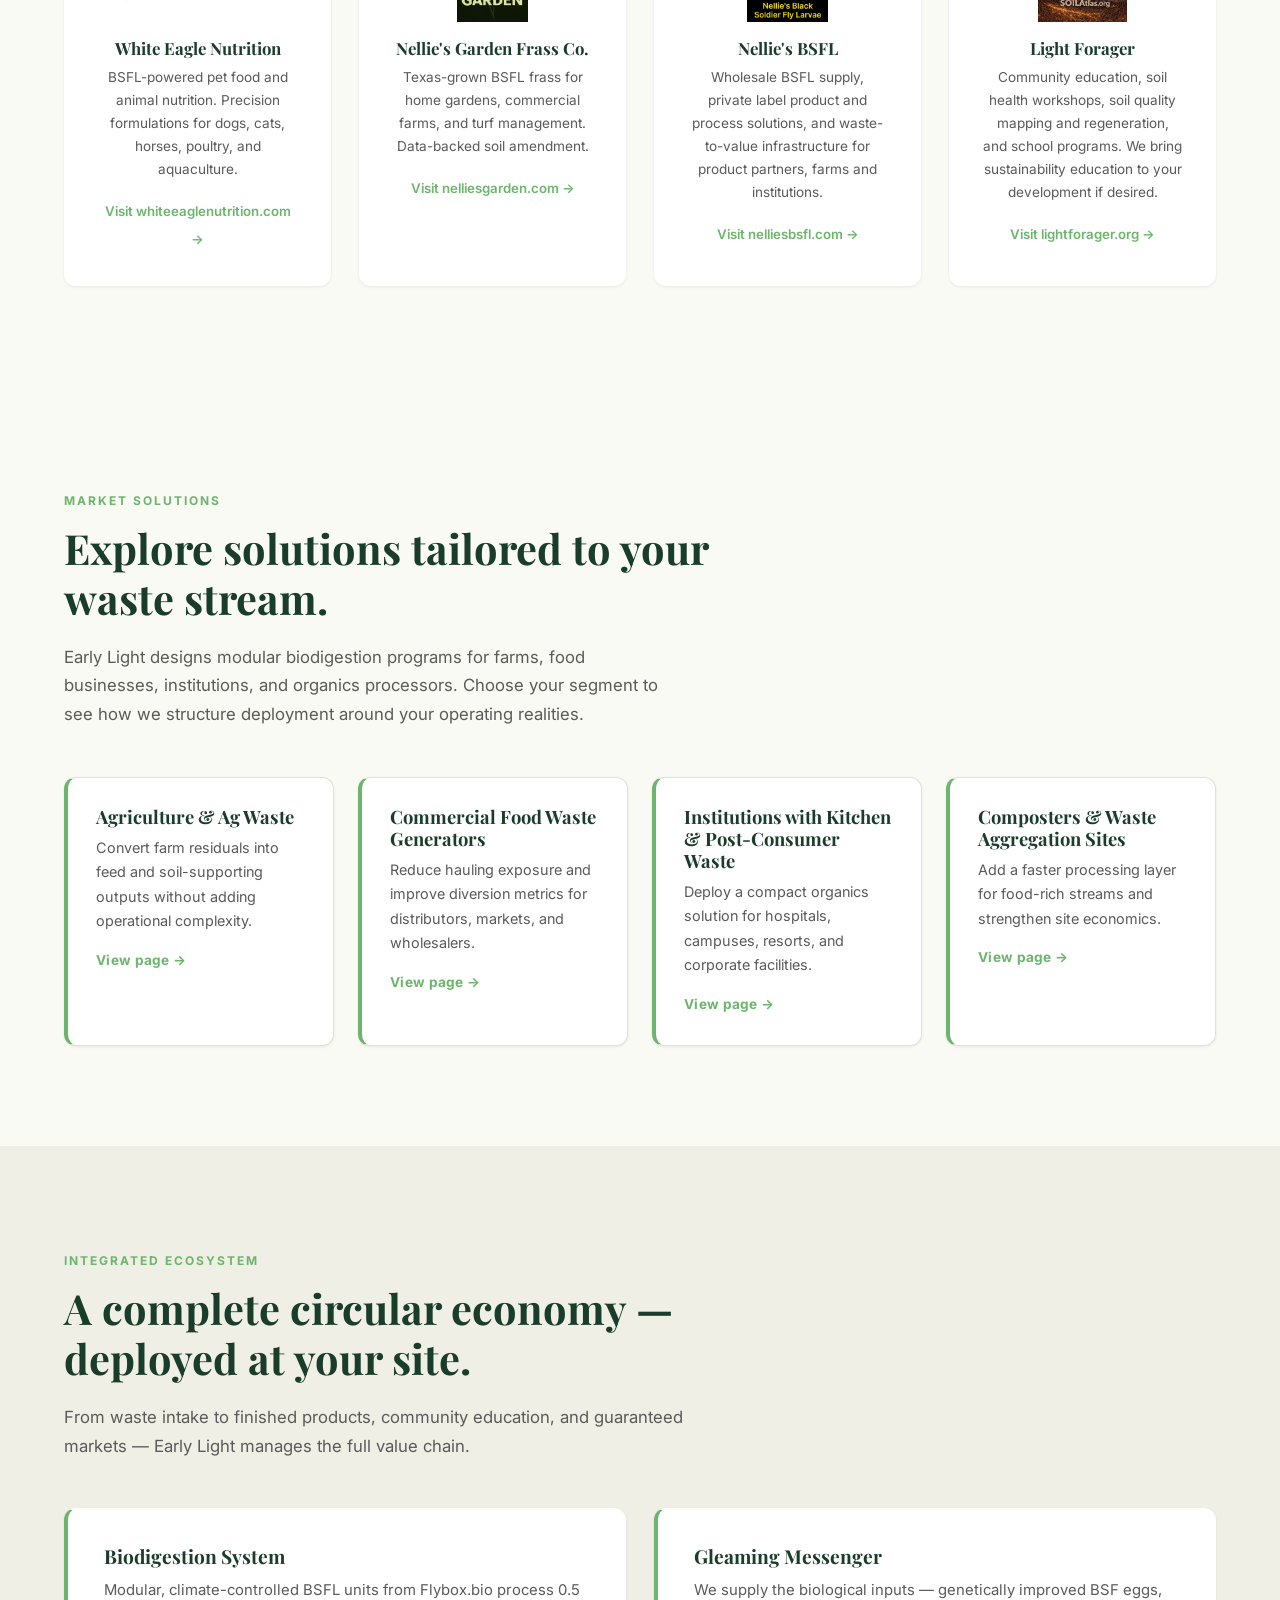
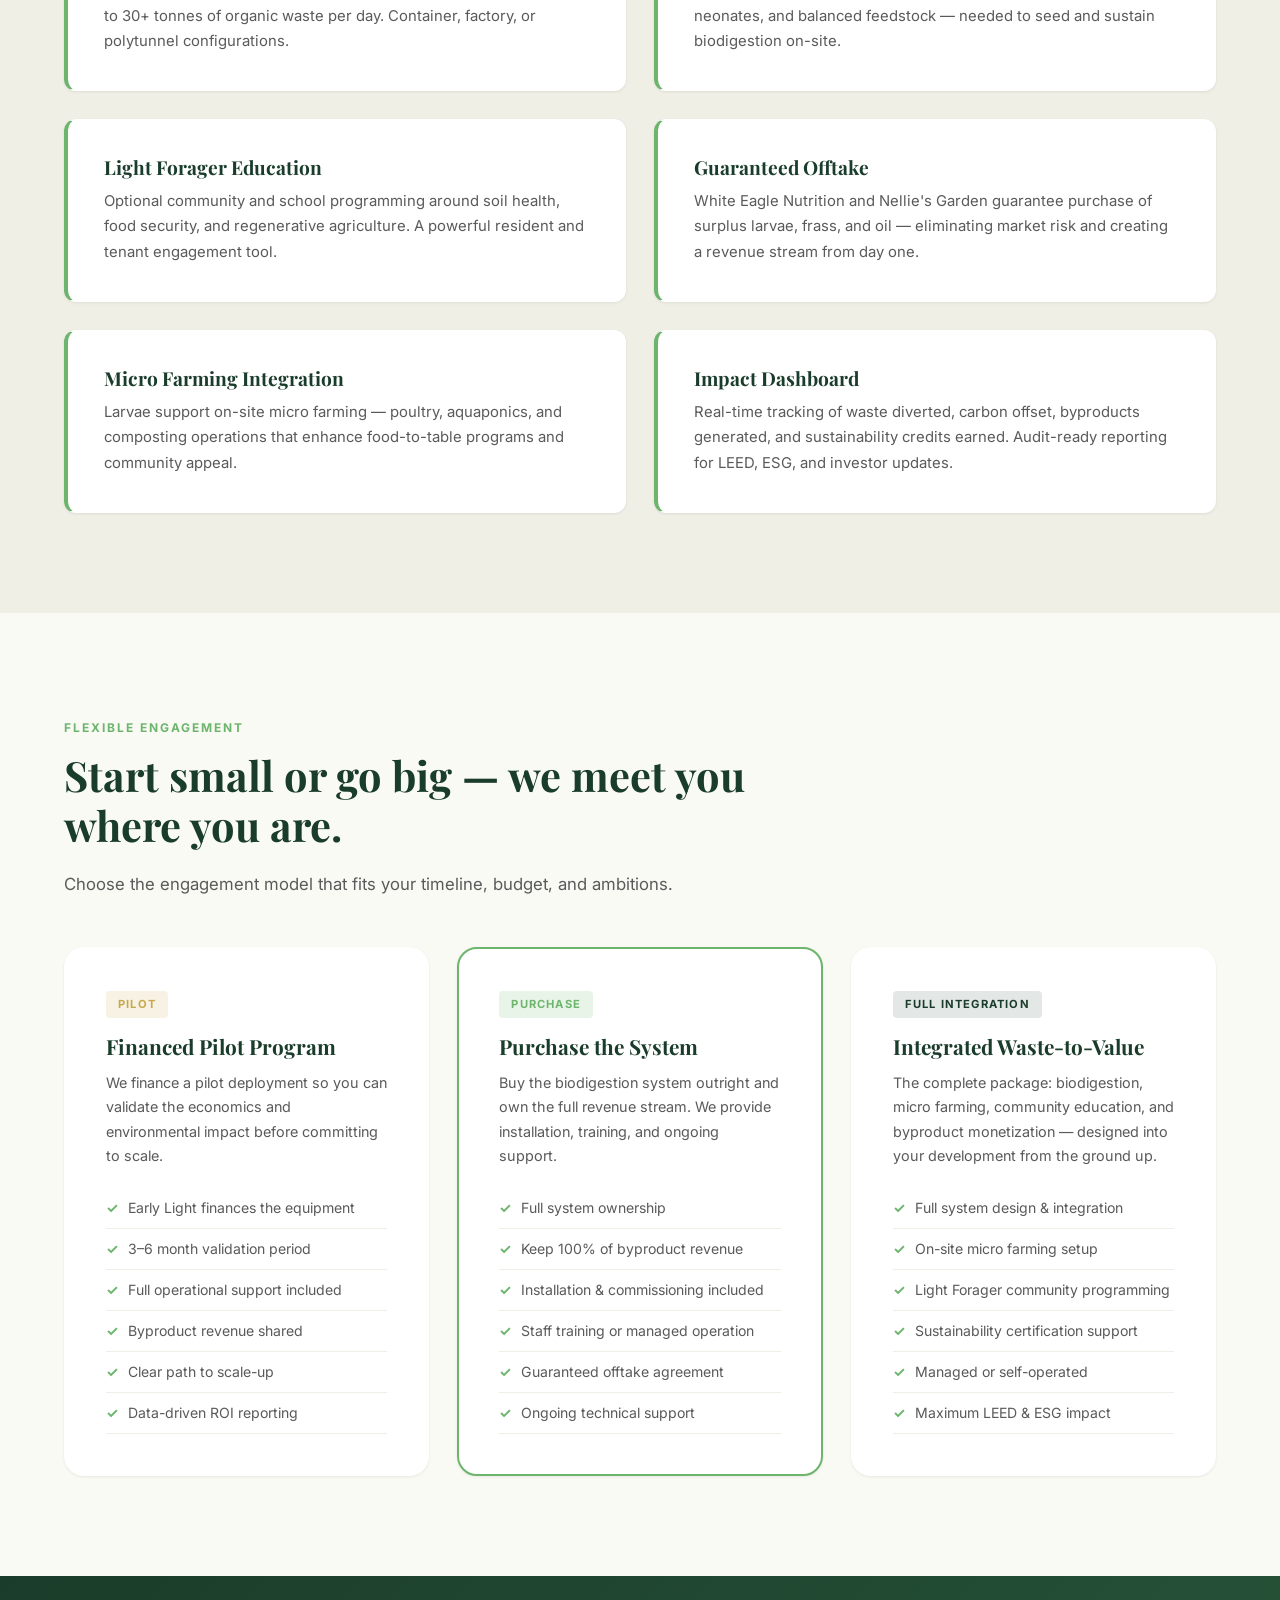
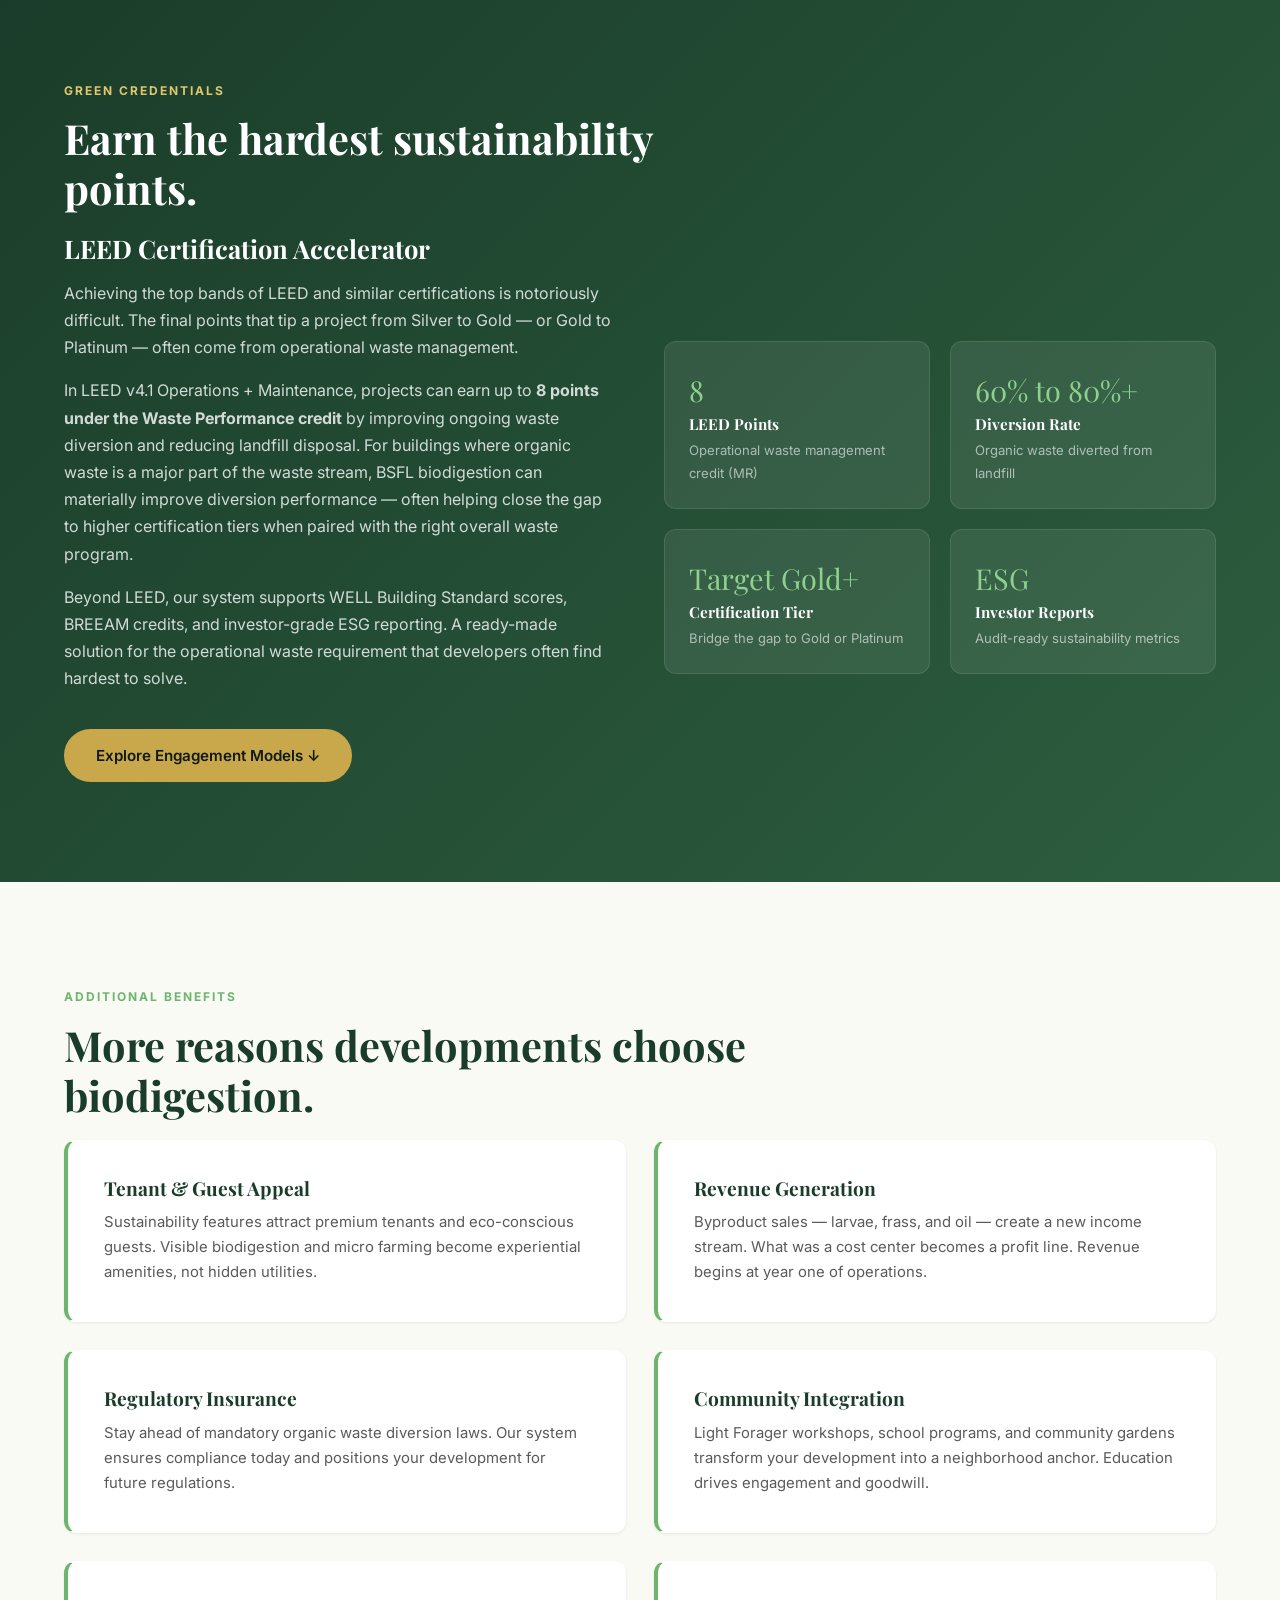
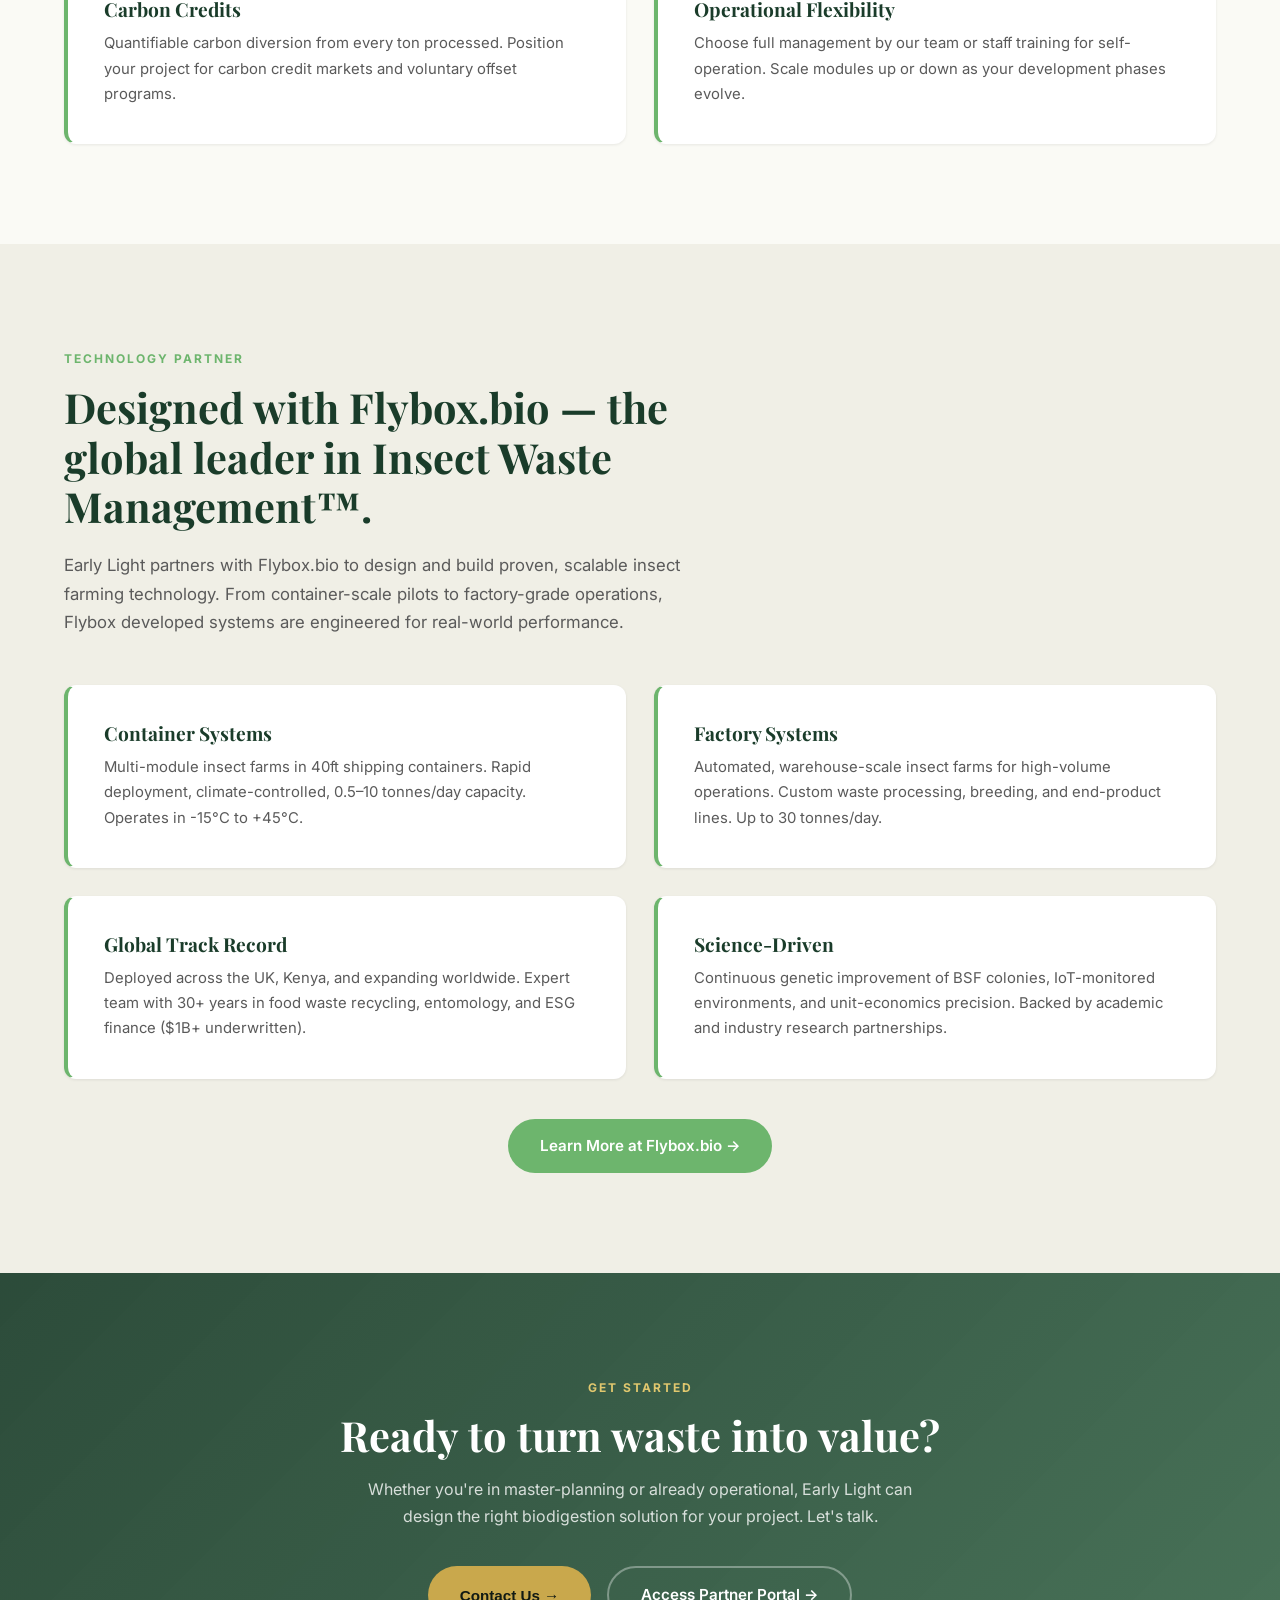
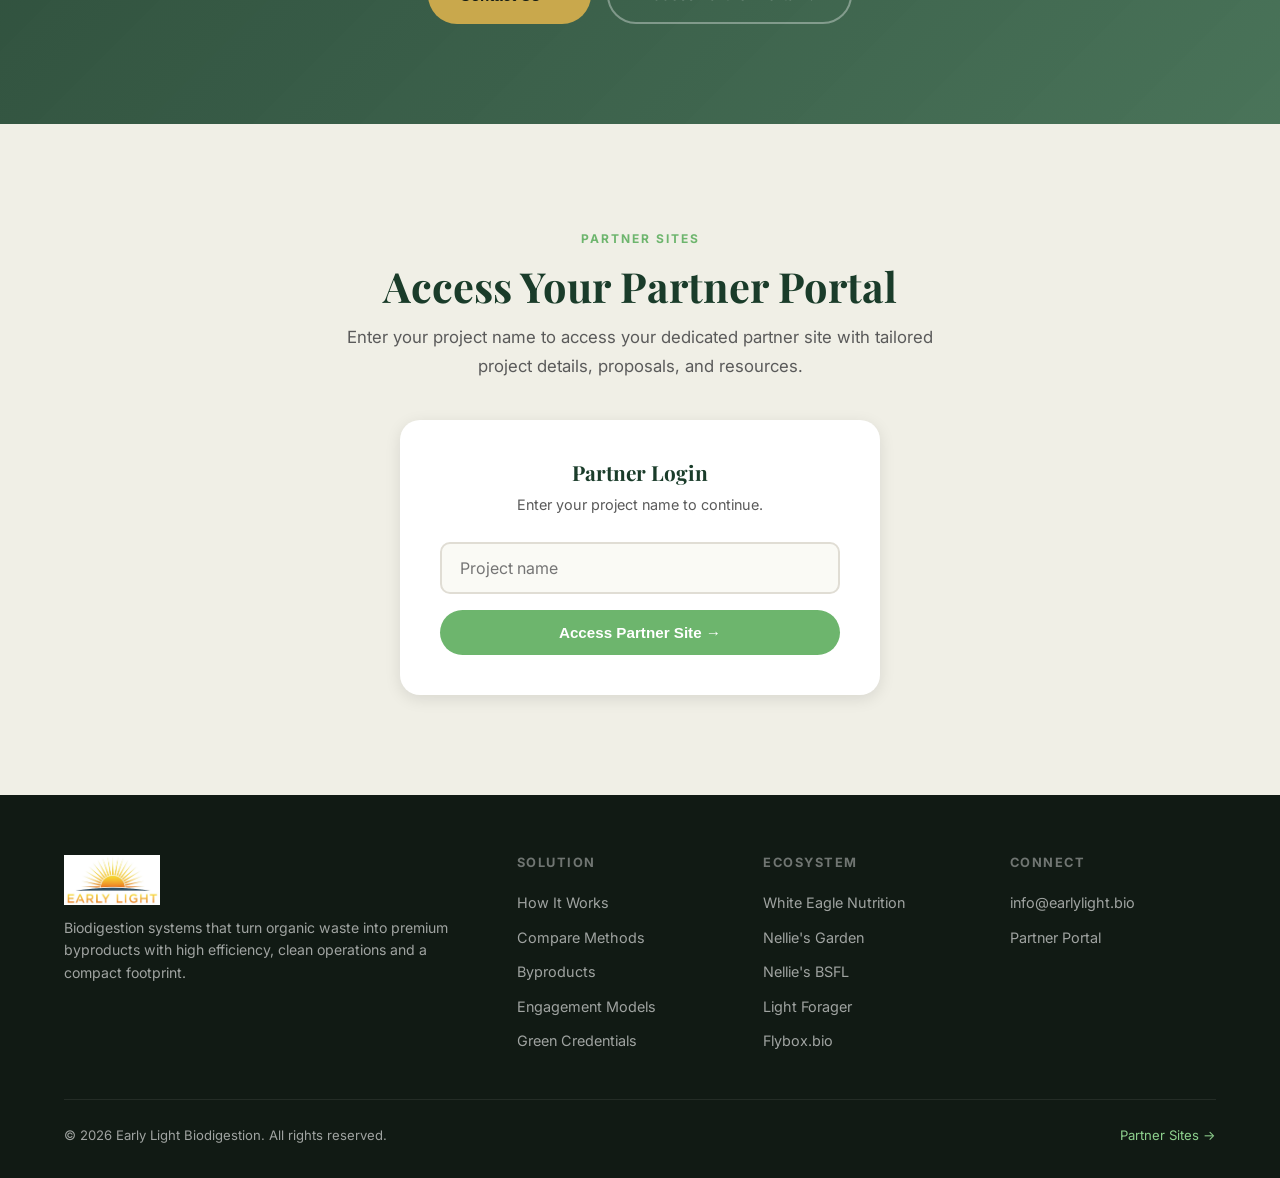
==== commit e67907f2: "Add four market solution pages and homepage links Co-authored-by: dawnsyeung <dawnsyeung@users.norep" ====
--- a/index.html
+++ b/index.html
@@ -19,6 +19,7 @@
       <li><a href="#solution">Solution</a></li>
       <li><a href="#comparison">Compare</a></li>
       <li><a href="#byproducts">Byproducts</a></li>
+      <li><a href="#market-solutions">Markets</a></li>
       <li><a href="#ecosystem">Ecosystem</a></li>
       <li><a href="#models">Engagement</a></li>
       <li><a href="#partner-portal">Partner Portal</a></li>
@@ -318,6 +319,37 @@
         <p>Community education, soil health workshops, soil quality mapping and regeneration, and school programs. We bring sustainability education to your development if desired.</p>
         <a href="https://lightforager.org" target="_blank" class="visit-link">Visit lightforager.org &rarr;</a>
       </div>
+    </div>
+  </div>
+</section>
+
+<!-- MARKET SOLUTIONS -->
+<section id="market-solutions">
+  <div class="container">
+    <span class="section-label">Market Solutions</span>
+    <h2 class="section-heading">Explore solutions tailored to your waste stream.</h2>
+    <p class="section-sub">Early Light designs modular biodigestion programs for farms, food businesses, institutions, and organics processors. Choose your segment to see how we structure deployment around your operating realities.</p>
+    <div class="market-links-grid">
+      <a class="market-link-card" href="/agriculture-organic-waste/">
+        <h3>Agriculture &amp; Ag Waste</h3>
+        <p>Convert farm residuals into feed and soil-supporting outputs without adding operational complexity.</p>
+        <span>View page &rarr;</span>
+      </a>
+      <a class="market-link-card" href="/commercial-food-waste-solutions/">
+        <h3>Commercial Food Waste Generators</h3>
+        <p>Reduce hauling exposure and improve diversion metrics for distributors, markets, and wholesalers.</p>
+        <span>View page &rarr;</span>
+      </a>
+      <a class="market-link-card" href="/institutional-organics-solutions/">
+        <h3>Institutions with Kitchen &amp; Post-Consumer Waste</h3>
+        <p>Deploy a compact organics solution for hospitals, campuses, resorts, and corporate facilities.</p>
+        <span>View page &rarr;</span>
+      </a>
+      <a class="market-link-card" href="/composters-and-aggregation-sites/">
+        <h3>Composters &amp; Waste Aggregation Sites</h3>
+        <p>Add a faster processing layer for food-rich streams and strengthen site economics.</p>
+        <span>View page &rarr;</span>
+      </a>
     </div>
   </div>
 </section>
--- a/css/style.css
+++ b/css/style.css
@@ -93,8 +93,8 @@
   min-height: 100vh;
   display: flex; align-items: center;
   background:
-    linear-gradient(160deg, rgba(17,26,20,.88) 0%, rgba(26,60,42,.72) 50%, rgba(109,181,109,.18) 100%),
-    url('https://images.unsplash.com/photo-1518173946687-a37e46f5be84?w=1920&q=80') center/cover no-repeat;
+    linear-gradient(160deg, rgba(17,26,20,.92) 0%, rgba(26,60,42,.85) 50%, rgba(45,94,63,.75) 100%),
+    url('../cityfarm.png') center/cover no-repeat;
   color: var(--color-white);
   padding-top: 72px;
 }
@@ -293,6 +293,67 @@
 }
 .brand-card a.visit-link:hover { color: var(--color-primary); }
 
+/* ---- MARKET LINKS ---- */
+.market-links-grid {
+  display: grid;
+  grid-template-columns: repeat(auto-fit, minmax(240px, 1fr));
+  gap: 24px;
+}
+.market-link-card {
+  background: var(--color-white);
+  border-radius: var(--radius);
+  border: 1px solid #e3e1d7;
+  border-left: 4px solid var(--color-accent);
+  padding: 28px;
+  box-shadow: var(--shadow-sm);
+  transition: all var(--transition);
+}
+.market-link-card:hover {
+  transform: translateY(-4px);
+  box-shadow: var(--shadow-md);
+  border-color: var(--color-accent);
+}
+.market-link-card h3 {
+  font-size: 1.15rem;
+  color: var(--color-primary);
+  margin-bottom: 8px;
+}
+.market-link-card p {
+  font-size: .9rem;
+  color: var(--color-text-light);
+  margin-bottom: 12px;
+}
+.market-link-card span {
+  font-size: .85rem;
+  font-weight: 700;
+  letter-spacing: .3px;
+  color: var(--color-accent);
+}
+
+/* ---- MARKET PAGE CONTENT ---- */
+.market-bullet-list {
+  display: flex;
+  flex-direction: column;
+  gap: 10px;
+}
+.market-bullet-list li {
+  position: relative;
+  padding-left: 18px;
+  color: var(--color-text-light);
+  font-size: .9rem;
+}
+.market-bullet-list li::before {
+  content: '';
+  position: absolute;
+  left: 0;
+  top: .72em;
+  width: 7px;
+  height: 7px;
+  border-radius: 50%;
+  background: var(--color-accent);
+  transform: translateY(-50%);
+}
+
 /* ---- ENGAGEMENT MODELS ---- */
 .models-grid {
   display: grid; grid-template-columns: repeat(auto-fit, minmax(300px, 1fr));
@@ -404,13 +465,15 @@
 @media (max-width: 640px) {
   .nav-links {
     display: none; position: fixed; top: 0; left: 0; right: 0; bottom: 0;
-    background: rgba(26,60,42,.97); flex-direction: column;
-    align-items: center; justify-content: center; gap: 24px;
+    background: rgba(26,60,42,.98); flex-direction: column;
+    align-items: center; justify-content: center; gap: 28px;
+    z-index: 150; padding: 80px 24px 40px;
   }
   .nav-links.open { display: flex; }
-  .nav-links a { font-size: 1.2rem; }
-  .hamburger { display: block; }
-  .site-nav .logo { font-size: 1.1rem; letter-spacing: 2px; }
+  .nav-links a { font-size: 1.3rem; color: #fff; font-weight: 500; }
+  .nav-links a:hover { color: var(--color-accent-light); }
+  .hamburger { display: block; z-index: 200; }
+  .site-nav .logo { font-size: 1.1rem; letter-spacing: 2px; z-index: 200; position: relative; }
   .site-nav .container { height: 60px; }
   .problem-grid { grid-template-columns: 1fr; }
   .process-steps { grid-template-columns: 1fr; }
